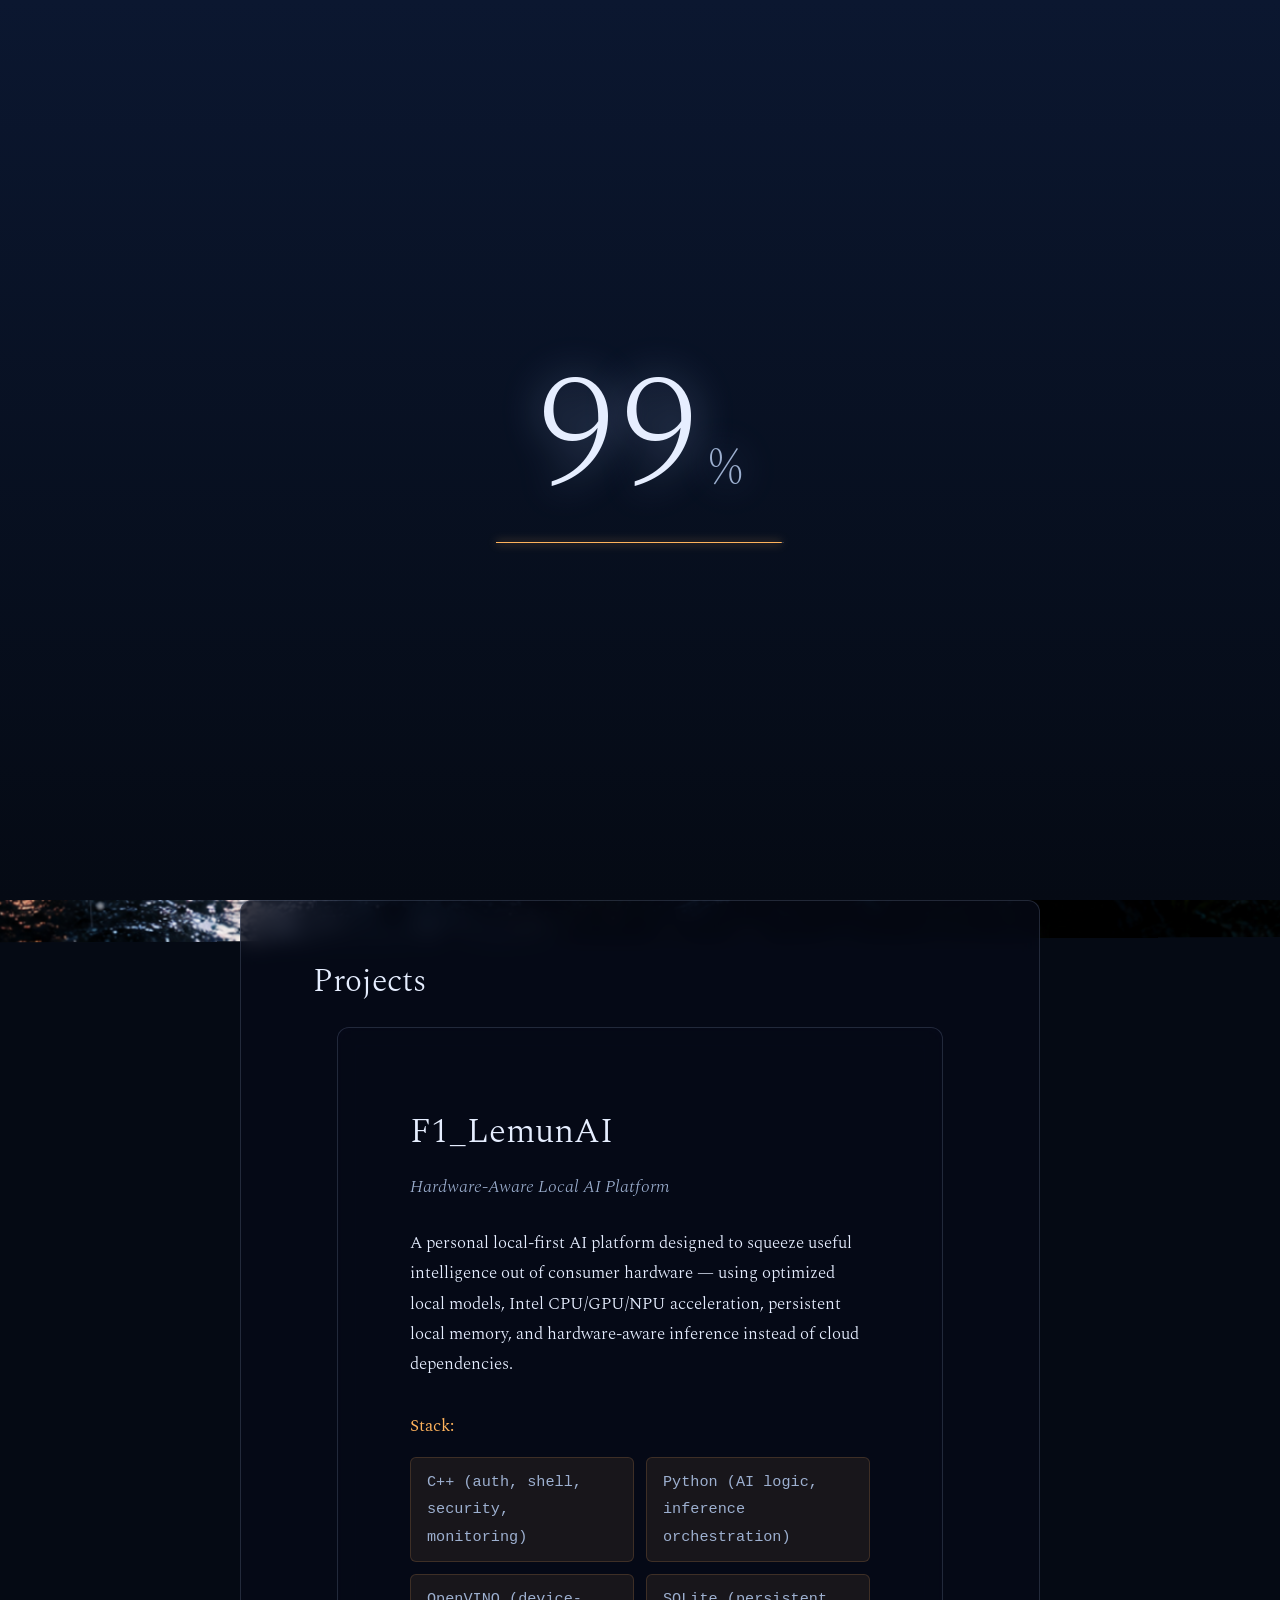
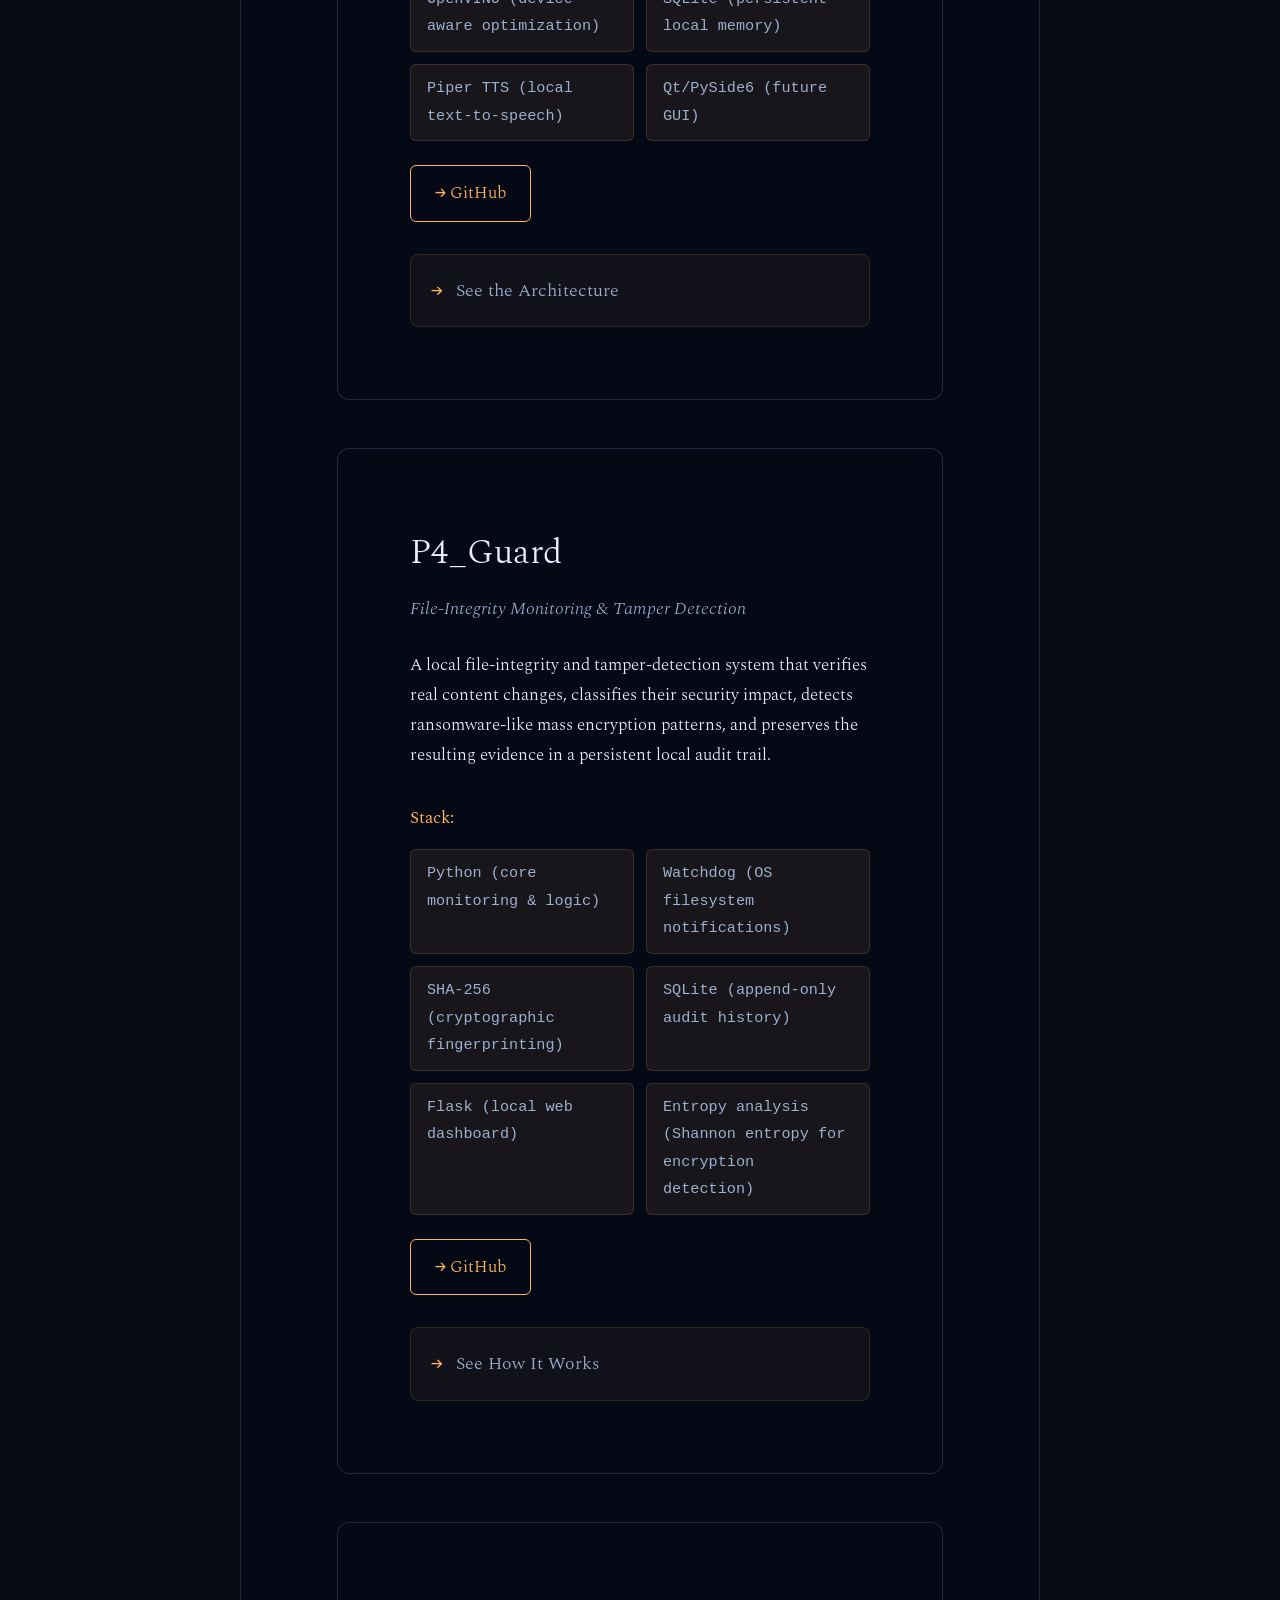
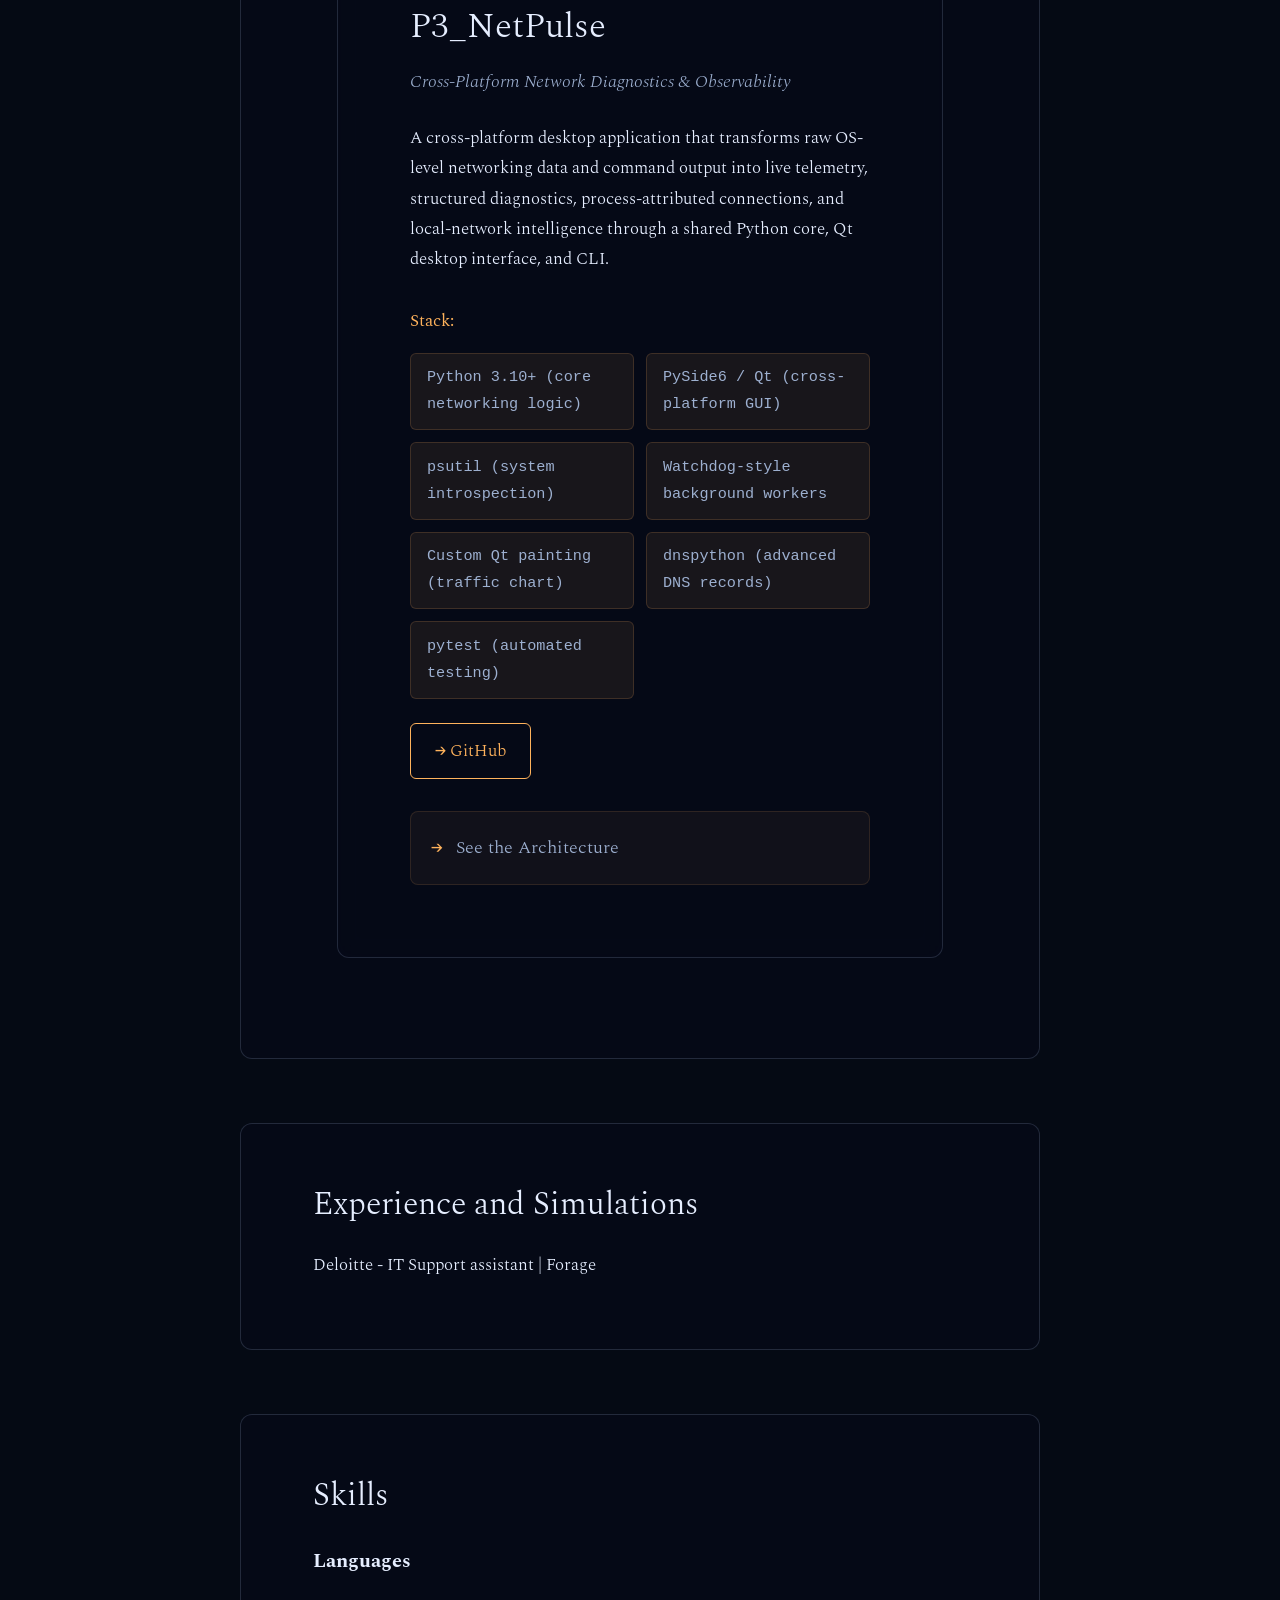
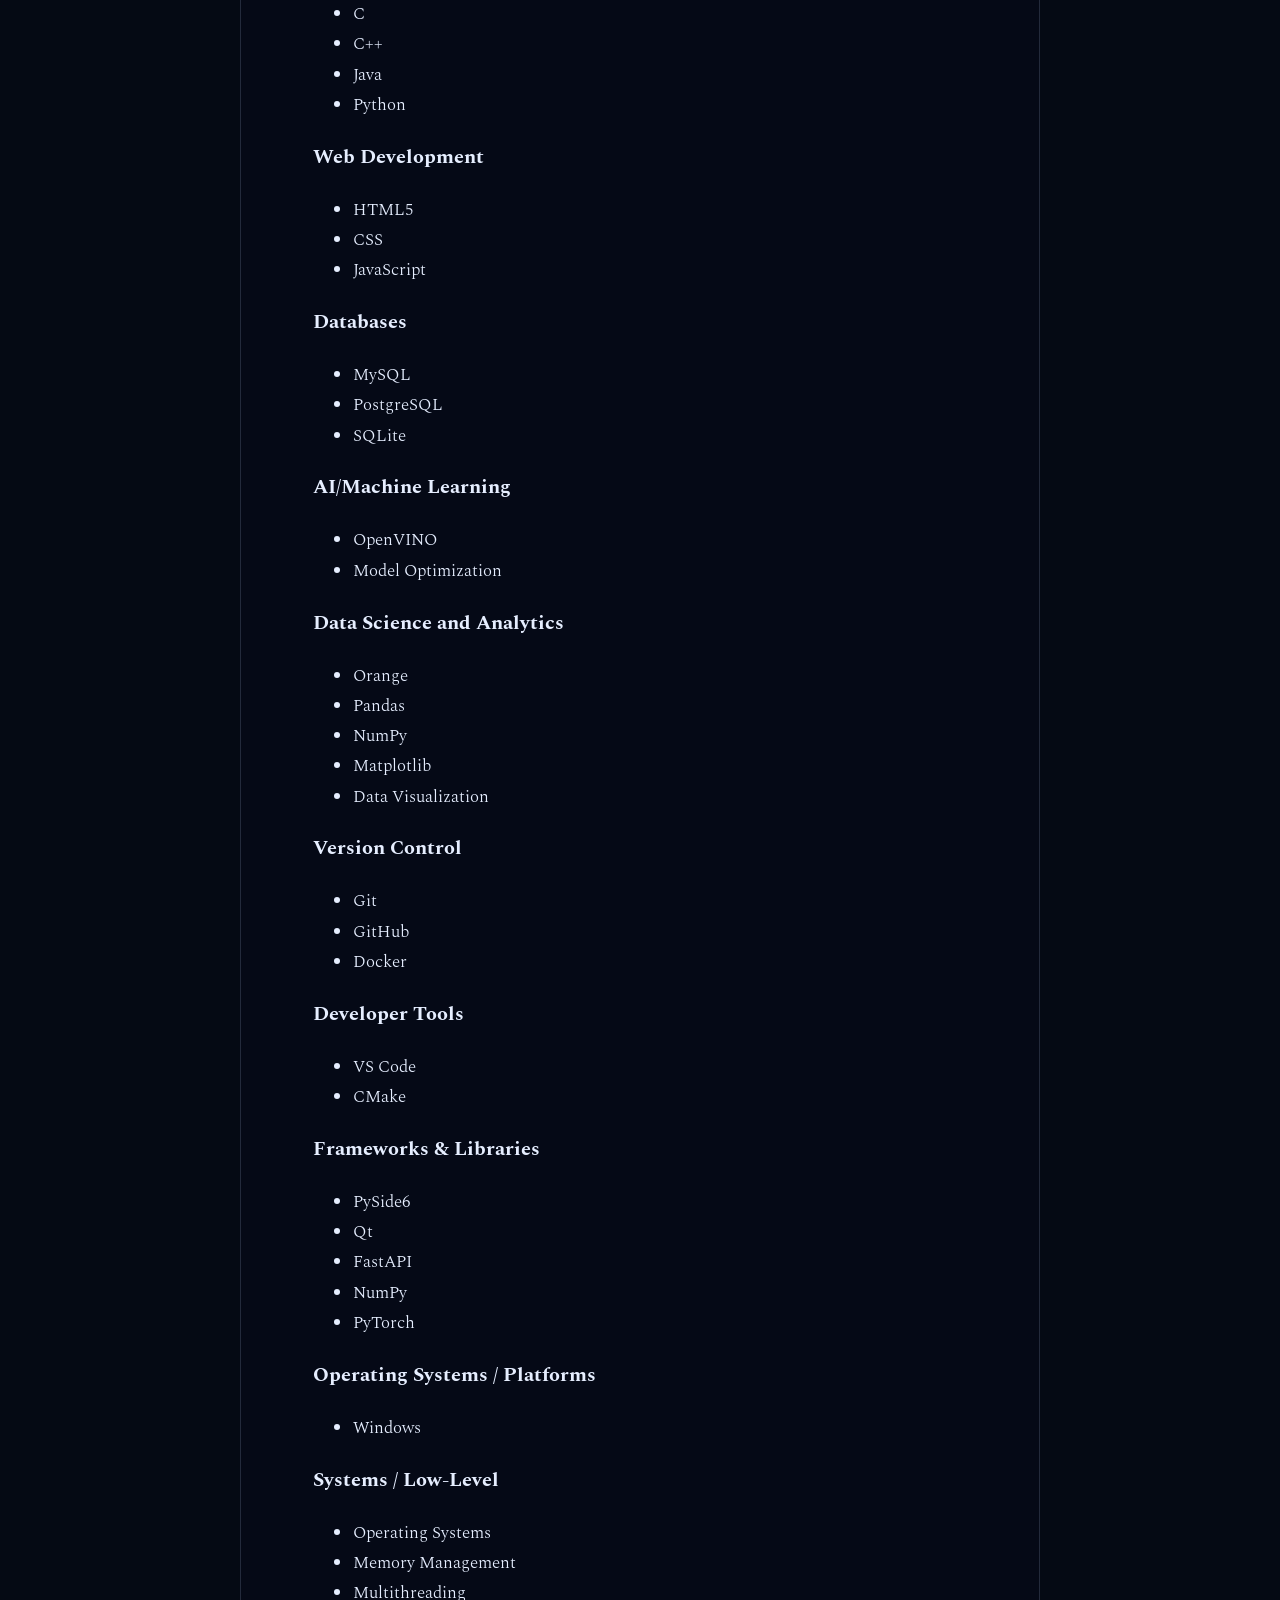
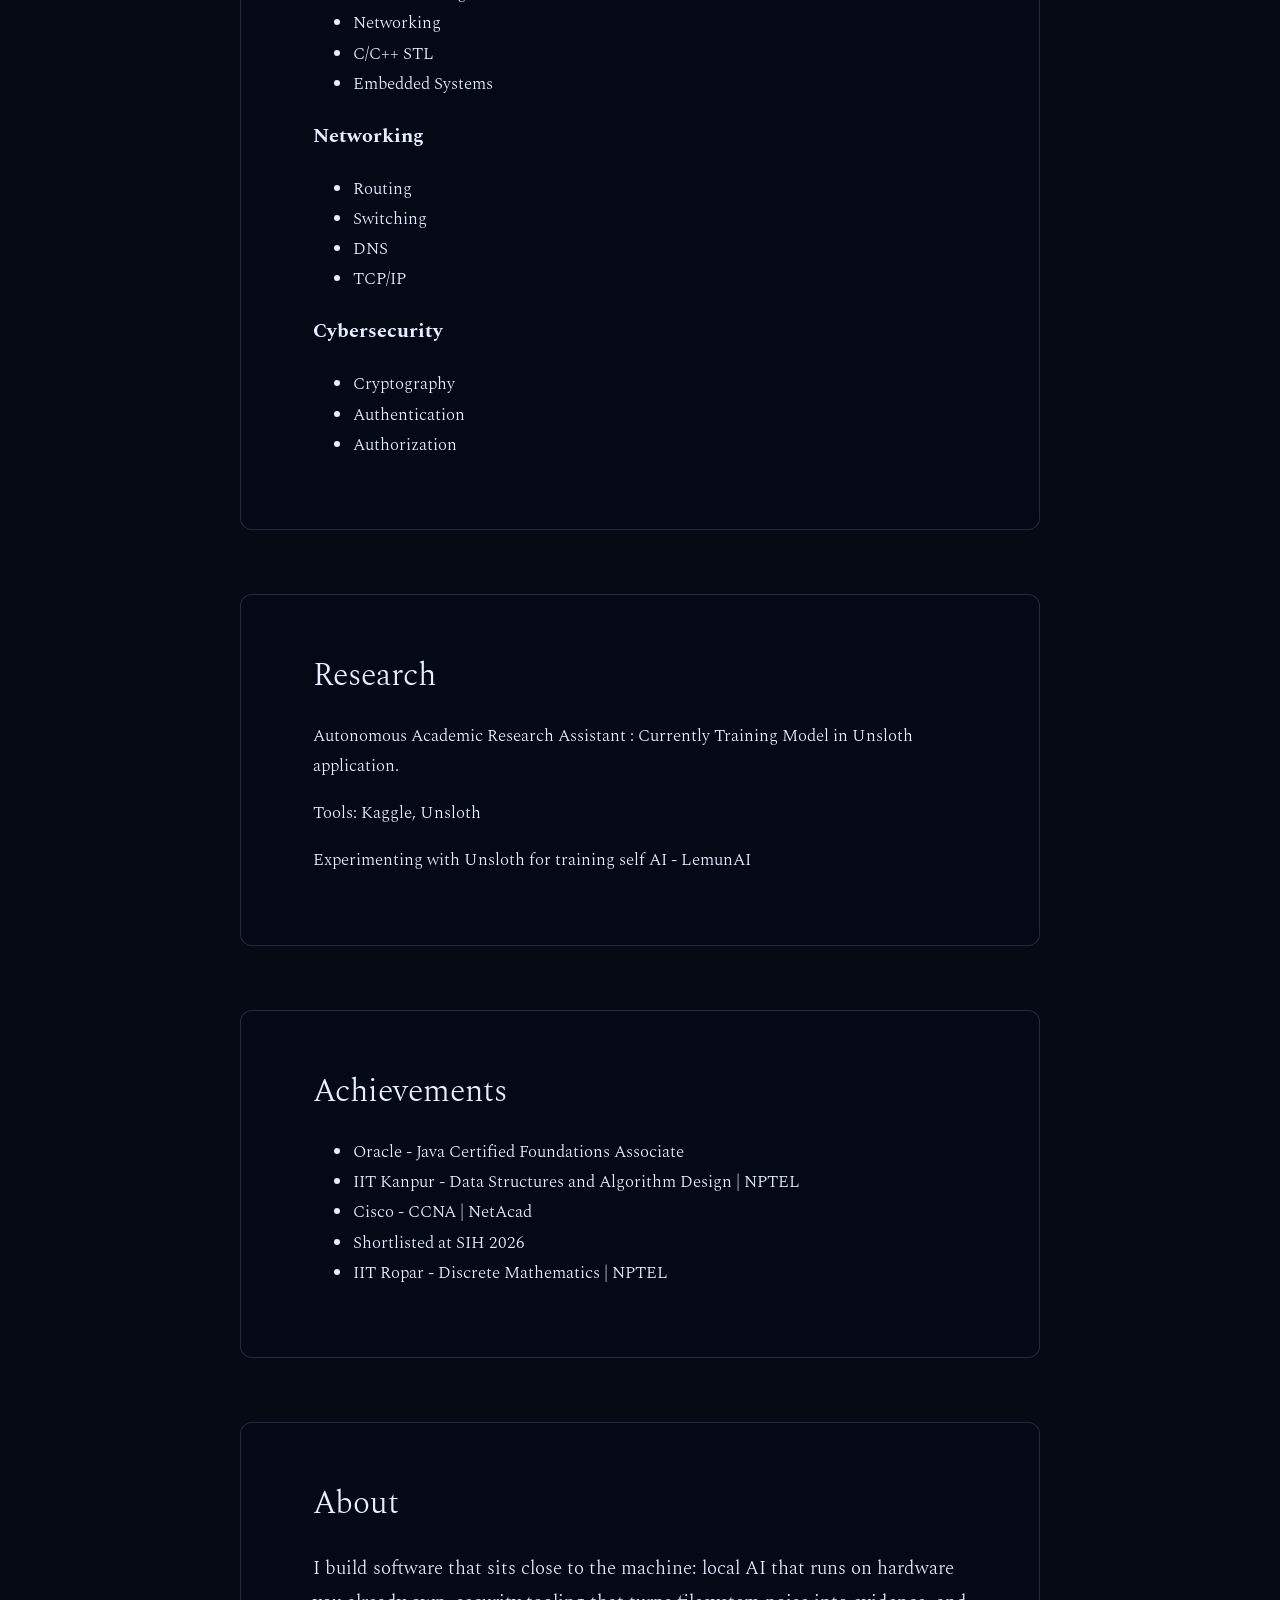
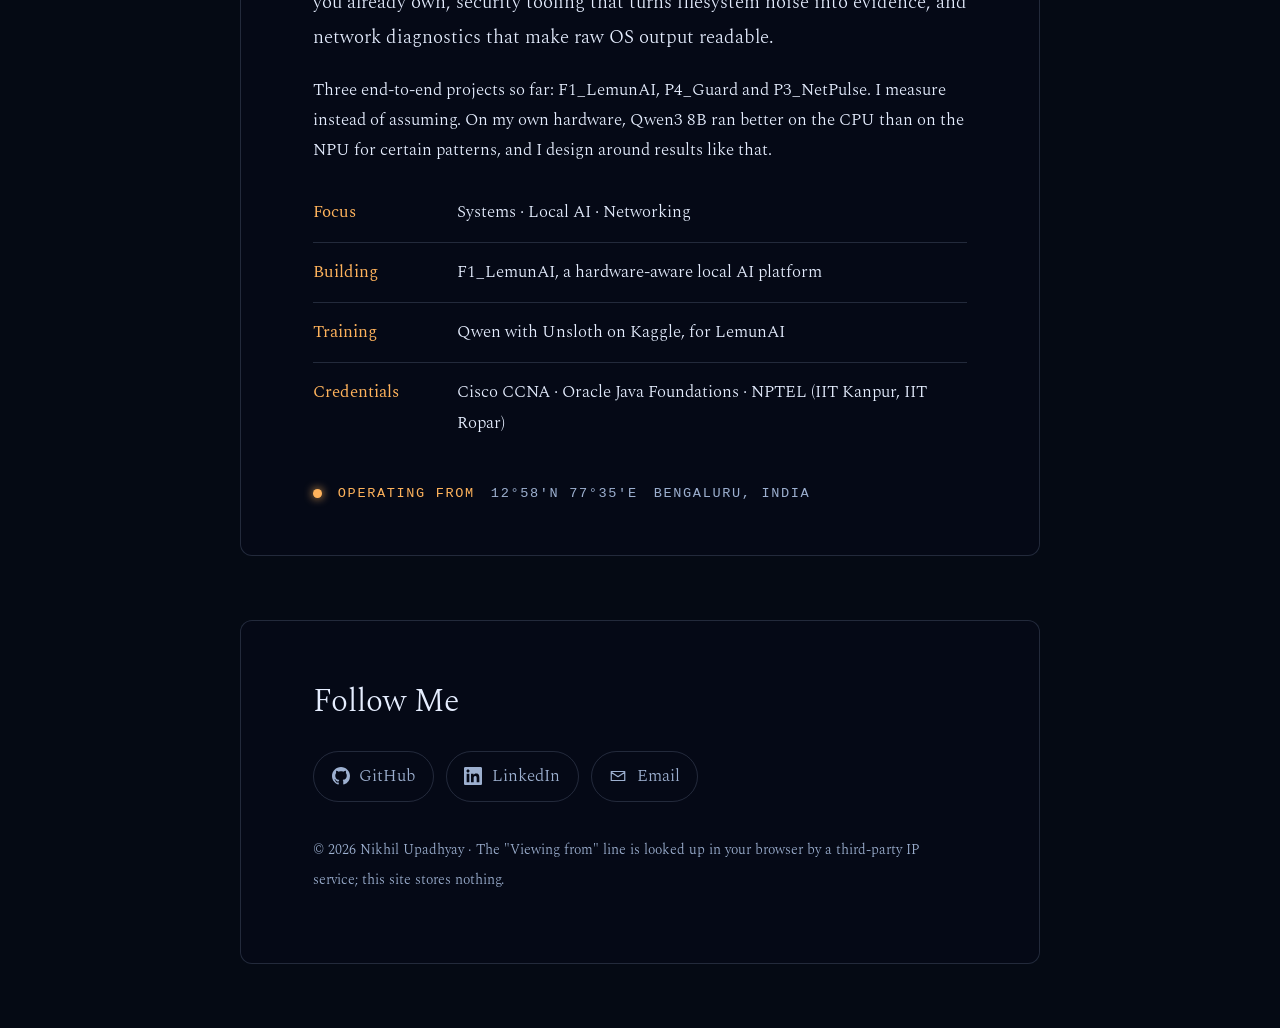
==== Local/index.html @ 8bd17898 "Update About with real time location" ====
<!DOCTYPE html>
<!-- <html lang="en"> -->
<html lang="en" class="is-loading">

<head>
    <meta charset="UTF-8">
    <meta name="viewport" content="width=device-width, initial-scale=1.0">
    <meta name="description" content="Portfolio of Nikhil Upadhyay | Local">
    <meta name="theme-color" content="#050a14">
    <title>Nikhil Upadhyay | Portfolio Local</title>
    <link rel="preconnect" href="https://fonts.googleapis.com">
    <link rel="preconnect" href="https://fonts.gstatic.com" crossorigin>
    <link href="https://fonts.googleapis.com/css2?family=Spectral:ital,wght@0,200;0,300;0,400;1,300&display=swap"
        rel="stylesheet">
    <link rel="stylesheet" href="index.css">
    <script src="index.js" defer></script>
</head>

<body>
    <!-- LOADING SCREEN -->
    <div id="loader" role="status" aria-label="Loading">
        <div id="loader-count" aria-hidden="true">
            <span id="loader-num">0</span><small>%</small>
        </div>
        <div id="loader-track">
            <span id="loader-line"></span>
        </div>
    </div>
    <!-- LOADING SCREEN ENDS -->
    <!-- Live wallpaper: #wall paints the animated scene itself, #fx layers rain + fireworks on top -->
    <div class="scene" aria-hidden="true">
        <canvas id="wall"></canvas>
        <canvas id="fx"></canvas>
    </div>

    <header>
        <nav aria-label="Main">
            <a href="#home">Home</a>
            <a href="#projects">Projects</a>
            <a href="#experience">Experience</a>
            <a href="#skills">Skills</a>
            <a href="#research">Research</a>
            <a href="#achievements">Achievements</a>
            <a href="#about">About</a>
            <a href="#contact">Contact</a>
        </nav>
    </header>

    <main>
        <section id="home">
            <h1>Nikhil Upadhyay</h1>
            <p>Systems × AI × Networking</p>
            <!-- <p id="tagline">one-by-one</p> -->
            <!-- <p class="hint">Move your cursor to bend the rain. Click to launch a firework.</p> -->
        </section>

        <section id="projects">
            <h2>Projects</h2>
            <!-- Note that you need to keep only the most impactful stuff - get the project content - detailed content from chatgpt - send to claude to get the most impactful content -->
            <!-- So basically get content from gpt - send to claude and ask it to make it most impactufl -->

            <article class="project-card">
                <div class="project-header">
                    <h3>F1_LemunAI</h3>
                    <p class="project-tagline">Hardware-Aware Local AI Platform</p>
                </div>

                <p class="project-summary">
                    A personal local-first AI platform designed to squeeze useful intelligence out of consumer hardware
                    — using optimized local models, Intel CPU/GPU/NPU acceleration, persistent local memory, and
                    hardware-aware inference instead of cloud dependencies.
                </p>

                <div class="project-meta">
                    <div class="tech-stack">
                        <strong>Stack:</strong>
                        <ul>
                            <li>C++ (auth, shell, security, monitoring)</li>
                            <li>Python (AI logic, inference orchestration)</li>
                            <li>OpenVINO (device-aware optimization)</li>
                            <li>SQLite (persistent local memory)</li>
                            <li>Piper TTS (local text-to-speech)</li>
                            <li>Qt/PySide6 (future GUI)</li>
                        </ul>
                    </div>

                    <div class="project-links">
                        <a href="https://github.com/yourname/lemunaiv" class="btn-link" target="_blank">
                            → GitHub
                        </a>
                    </div>
                </div>

                <details class="project-details">
                    <summary>See the Architecture</summary>
                    <div class="details-content">
                        <h4>Design Philosophy</h4>
                        <p><strong>Core principle:</strong> "Burn hardware, not datacenters."</p>
                        <p>Instead of sending every prompt to a remote server, LemunAI explores what modern consumer
                            hardware can achieve locally by intelligently orchestrating CPU, integrated GPU, and NPU
                            resources — particularly on Intel Core Ultra systems.</p>

                        <h4>What Makes It Different</h4>
                        <ul>
                            <li><strong>Hardware-first architecture:</strong> Not just "running an LLM locally," but
                                redesigning the entire AI stack around local compute constraints</li>
                            <li><strong>Heterogeneous acceleration:</strong> Intelligently selects execution paths
                                (CPU/GPU/NPU) based on model characteristics and workload patterns</li>
                            <li><strong>Model residency exploration:</strong> Investigates dynamic paging and
                                storage-backed inference to make larger models practical on constrained consumer
                                machines</li>
                            <li><strong>Privacy by design:</strong> All inference, memory, and state remain on the
                                user's machine</li>
                            <li><strong>No token billing:</strong> Consumes only the computational resources you already
                                own</li>
                        </ul>

                        <h4>Current Work</h4>
                        <ul>
                            <li>OpenVINO-based local inference optimization experiments</li>
                            <li>Intel CPU/GPU/NPU device detection and path selection</li>
                            <li>Qwen-family model evaluation across execution targets</li>
                            <li>C++ authentication and application-level safety mechanisms</li>
                            <li>SQLite-backed persistent local memory architecture</li>
                            <li>System resource monitoring for AI workload visibility</li>
                        </ul>

                        <h4>Hardware Testing</h4>
                        <p>Not theoretical — actual experiments on consumer hardware:</p>
                        <ul>
                            <li>Qwen2.5-Coder 3B (GPU): 7–10 second initialization</li>
                            <li>Qwen3 8B: CPU outperformed NPU on certain patterns (proving accelerators aren't always
                                optimal)</li>
                            <li>Identified real NPU compatibility limitations (VPUX unsupported conversions)</li>
                        </ul>

                        <h4>Long-Term Vision</h4>
                        <p>A genuinely capable personal AI platform that:</p>
                        <ul>
                            <li>Dynamically selects models for different workloads</li>
                            <li>Manages memory intelligently across RAM and SSD storage</li>
                            <li>Maintains persistent context locally across sessions</li>
                            <li>Provides voice interaction via local TTS</li>
                            <li>Executes safe local tasks with appropriate safeguards</li>
                            <li>Operates fully offline once models are installed</li>
                        </ul>
                    </div>
                </details>
            </article>


            <article class="project-card">
                <div class="project-header">
                    <h3>P4_Guard</h3>
                    <p class="project-tagline">File-Integrity Monitoring & Tamper Detection</p>
                </div>

                <p class="project-summary">
                    A local file-integrity and tamper-detection system that verifies real content changes, classifies
                    their security impact, detects ransomware-like mass encryption patterns, and preserves the resulting
                    evidence in a persistent local audit trail.
                </p>

                <div class="project-meta">
                    <div class="tech-stack">
                        <strong>Stack:</strong>
                        <ul>
                            <li>Python (core monitoring & logic)</li>
                            <li>Watchdog (OS filesystem notifications)</li>
                            <li>SHA-256 (cryptographic fingerprinting)</li>
                            <li>SQLite (append-only audit history)</li>
                            <li>Flask (local web dashboard)</li>
                            <li>Entropy analysis (Shannon entropy for encryption detection)</li>
                        </ul>
                    </div>

                    <div class="project-links">
                        <a href="https://github.com/yourname/p4guard" class="btn-link" target="_blank">
                            → GitHub
                        </a>
                    </div>
                </div>

                <details class="project-details">
                    <summary>See How It Works</summary>
                    <div class="details-content">
                        <h4>The Core Problem</h4>
                        <p>A filesystem generates enormous noise — a single editor save triggers multiple OS
                            notifications (write → temp file → rename → timestamp update). Simply logging every
                            "modified" event buries important security signals inside routine filesystem activity.</p>
                        <p><strong>Guard's solution:</strong> Treat OS notifications as hints, not facts. Debounce the
                            noise, verify actual changes, and only record what matters.</p>

                        <h4>The Philosophy</h4>
                        <p><strong>Event → Verification → Interpretation → Correlation → Evidence</strong></p>
                        <p>Instead of: "something happened at this path" → Guard answers: "something happened, here's
                            what actually changed, how serious it is, and whether it's part of a larger pattern."</p>

                        <h4>File Fingerprinting</h4>
                        <ul>
                            <li><strong>SHA-256 hash:</strong> Content-level identity verification</li>
                            <li><strong>Permission mode:</strong> Detects files becoming executable</li>
                            <li><strong>Size & timestamp:</strong> Quantifies magnitude of change</li>
                            <li><strong>Entropy analysis:</strong> Detects readable content becoming random (encryption
                                signature)</li>
                        </ul>
                        <p>Default hash limit: 256 MB (avoids performance overhead on large files)</p>

                        <h4>Severity Classification</h4>
                        <ul>
                            <li><strong>CRITICAL:</strong> Sensitive paths (.ssh, .env, credentials), unexpected
                                executable permissions, entropy spikes (0 → 7.2+ bits/byte)</li>
                            <li><strong>WARNING:</strong> Executable modification, file deletion, major truncation,
                                permission changes</li>
                            <li><strong>NOTICE:</strong> Config changes, file creation, renames</li>
                            <li><strong>INFO:</strong> Routine content changes</li>
                        </ul>

                        <h4>Ransomware Burst Detection</h4>
                        <p>The most sophisticated layer: one file becoming unreadable is unremarkable; hundreds becoming
                            unreadable in seconds resembles ransomware behavior.</p>
                        <ul>
                            <li>Maintains short-term history of entropy spikes</li>
                            <li>Triggers on <strong>20+ distinct files</strong> in <strong>30-second window</strong>
                                with high-entropy transformation</li>
                            <li>60-second cooldown prevents duplicate alerts</li>
                            <li>Automatically excludes expected formats (ZIP, PNG, MP4, PDF, etc.)</li>
                        </ul>

                        <h4>Event Architecture</h4>
                        <ul>
                            <li><strong>Event collection:</strong> Watchdog catches OS notifications (non-blocking
                                queue)</li>
                            <li><strong>Event processing:</strong> Separate loop applies quiet period (0.4s),
                                fingerprints, analyzes</li>
                            <li><strong>Event storage:</strong> Append-only SQLite audit history + mutable fingerprint
                                state</li>
                            <li><strong>Event presentation:</strong> Decoupled terminal CLI and live web dashboard</li>
                        </ul>
                        <p>This separation prevents filesystem bursts from overwhelming the watcher and allows multiple
                            frontends to consume the same verified events.</p>

                        <h4>Operational Modes</h4>
                        <ul>
                            <li><strong>watch:</strong> Live monitoring with optional dashboard launch</li>
                            <li><strong>baseline:</strong> Record current filesystem as known-good state</li>
                            <li><strong>audit:</strong> Compare current state against baseline (CI/automation suitable)
                            </li>
                            <li><strong>history:</strong> Display recorded events with severity/path filtering</li>
                            <li><strong>stats:</strong> Summary of monitoring activity and busiest paths</li>
                        </ul>

                        <h4>Offline Integrity Auditing</h4>
                        <p>Live monitoring only catches changes while Guard is running. Guard also supports baseline +
                            audit workflows:</p>
                        <ul>
                            <li>Baseline: Fingerprints entire directory tree as known-good</li>
                            <li>Audit: Walks current filesystem, compares against baseline, identifies
                                new/changed/removed files</li>
                            <li>Non-zero exit on differences (useful for automation)</li>
                        </ul>
                        <p>This provides two complementary protection modes: <strong>live detection</strong> and
                            <strong>offline discovery</strong>.</p>

                        <h4>Local Web Dashboard</h4>
                        <ul>
                            <li>Built-in Flask HTTP server (no external backend)</li>
                            <li>Real-time event streaming with cursor-based pagination</li>
                            <li>Summary: file count, event count, severity breakdown, busiest paths</li>
                            <li>Works entirely locally (no cloud dependency)</li>
                        </ul>

                        <h4>Engineering Concepts Demonstrated</h4>
                        <ul>
                            <li>Filesystem event monitoring (OS integration)</li>
                            <li>Event debouncing (collapsing noise into signals)</li>
                            <li>Cryptographic verification (SHA-256 fingerprinting)</li>
                            <li>Information theory (Shannon entropy for pattern detection)</li>
                            <li>Temporal pattern detection (ransomware-style burst analysis)</li>
                            <li>Concurrent data layer (SQLite WAL mode, reentrant locking)</li>
                            <li>Local networking (HTTP API, live dashboard)</li>
                            <li>CLI design (multiple operational workflows)</li>
                        </ul>
                    </div>
                </details>
            </article>


            <article class="project-card">
                <div class="project-header">
                    <h3>P3_NetPulse</h3>
                    <p class="project-tagline">Cross-Platform Network Diagnostics & Observability</p>
                </div>

                <p class="project-summary">
                    A cross-platform desktop application that transforms raw OS-level networking data and command output
                    into live telemetry, structured diagnostics, process-attributed connections, and local-network
                    intelligence through a shared Python core, Qt desktop interface, and CLI.
                </p>

                <div class="project-meta">
                    <div class="tech-stack">
                        <strong>Stack:</strong>
                        <ul>
                            <li>Python 3.10+ (core networking logic)</li>
                            <li>PySide6 / Qt (cross-platform GUI)</li>
                            <li>psutil (system introspection)</li>
                            <li>Watchdog-style background workers</li>
                            <li>Custom Qt painting (traffic chart)</li>
                            <li>dnspython (advanced DNS records)</li>
                            <li>pytest (automated testing)</li>
                        </ul>
                    </div>

                    <div class="project-links">
                        <a href="https://github.com/yourname/p3netpulse" class="btn-link" target="_blank">
                            → GitHub
                        </a>
                    </div>
                </div>

                <details class="project-details">
                    <summary>See the Architecture</summary>
                    <div class="details-content">
                        <h4>The Core Insight</h4>
                        <p>Traditional network troubleshooting means switching between multiple platform-specific
                            commands (ping, netstat, traceroute, arp, route...), each with different output formats and
                            designed for terminal interpretation.</p>
                        <p><strong>NetPulse's approach:</strong> Normalize command output across platforms into
                            structured data, then present that data intelligently through live visualization instead of
                            raw terminal output.</p>
                        <p><strong>The transformation:</strong> OS signal → cross-platform parser → structured object →
                            live visualization / CLI output</p>

                        <h4>Live Bandwidth Monitoring</h4>
                        <ul>
                            <li><strong>Source:</strong> Direct OS network counters (psutil), not scraping another app's
                                UI</li>
                            <li><strong>Calculation:</strong> Finite difference: (current counter − previous counter) /
                                elapsed time</li>
                            <li><strong>Visualization:</strong> Custom Qt painting (not external graphing library) with:
                                <ul>
                                    <li>Two-minute scrolling chart</li>
                                    <li>Download + upload rate overlay</li>
                                    <li>Smart scaling that eases toward peak to avoid violent jumps</li>
                                    <li>Cursor hover readouts for precise inspection</li>
                                    <li>Per-adapter or combined throughput</li>
                                </ul>
                            </li>
                            <li><strong>Robustness:</strong> Detects counter resets (interface disabled/driver reload)
                                and treats negative deltas as zero instead of manufacturing false traffic spikes</li>
                        </ul>

                        <h4>Process-Attributed Socket Inspection</h4>
                        <p>Instead of generic netstat output showing "TCP connection established," NetPulse answers:
                            "Which program owns this socket, what state is it in, and who is it talking to?"</p>
                        <ul>
                            <li>Join socket table with process table</li>
                            <li>Classify endpoints as external vs. local/private</li>
                            <li>Optional reverse DNS for remote hostnames</li>
                            <li>Multi-field filtering (process, PID, protocol, endpoint, state)</li>
                            <li>Preserve partial info when elevation insufficient (honest partial data > silent gaps)
                            </li>
                            <li>CSV export of connection snapshot</li>
                        </ul>

                        <h4>Structured Network Diagnostics</h4>
                        <p>Four integrated diagnostic tools all built on the same core:</p>

                        <h5>Ping Analysis</h5>
                        <ul>
                            <li>Parse platform-specific output into structured Reply objects</li>
                            <li>Support localized output (time, tiempo, tempo, zeit, temps...)</li>
                            <li>Calculate: min/avg/max latency, packet loss, jitter, connection quality</li>
                            <li>Quality states: Excellent → Poor → Unreachable</li>
                            <li>Jitter = mean absolute difference between consecutive latency measurements</li>
                            <li>Continuous or finite ping modes</li>
                        </ul>

                        <h5>Traceroute Analysis</h5>
                        <ul>
                            <li>Normalize Windows tracert and Unix traceroute output formats</li>
                            <li>Extract: hop number, latency values, IP address independently (not positional)</li>
                            <li>Classify hops as local network vs. internet</li>
                            <li>Resolve hostnames separately (non-blocking) from hop discovery</li>
                            <li>Preserve timed-out hops instead of discarding them</li>
                        </ul>

                        <h5>DNS Inspection</h5>
                        <ul>
                            <li>Support: A, AAAA, CNAME, MX, NS, TXT, SOA, PTR records</li>
                            <li>Display TTL for each record</li>
                            <li>Graceful degradation: dnspython optional, falls back to stdlib resolver</li>
                            <li>UI shows which resolver configuration is active</li>
                        </ul>

                        <h5>TCP Port Scanning</h5>
                        <ul>
                            <li>Flexible port specification: individual (22,80,443), ranges (8000-8100), mixed</li>
                            <li>Normalize ordering, duplicates, whitespace; reject invalid ports</li>
                            <li>Concurrent thread-pool scanning (I/O bound workload)</li>
                            <li>Progressive results: open ports appear as discovered</li>
                            <li>Service identification: built-in common services + OS service database fallback</li>
                            <li>Optional banner grabbing to reveal service info</li>
                            <li>Full cancellation support</li>
                        </ul>

                        <h4>Local Network Discovery</h4>
                        <ul>
                            <li>Auto-detect relevant subnet from primary network interface</li>
                            <li>Concurrent probe strategy: IP scan → ARP cache read → device table</li>
                            <li>Offline OUI vendor lookup (bundled IEEE MAC prefixes, no external calls)</li>
                            <li>Detect randomized MACs (Wi-Fi privacy) instead of calling them "Unknown"</li>
                            <li>Conservative device classification: Roku→Streaming, Synology→Storage, etc.</li>
                            <li>Identify: local machine, router, vendor, device role, response latency</li>
                            <li>Subnet-size limits prevent accidental scanning of huge networks</li>
                        </ul>

                        <h4>Cross-Platform Engineering</h4>
                        <p>The core challenge: Windows, macOS, and Linux do not behave identically. NetPulse works
                            around this with:</p>
                        <ul>
                            <li><strong>Command output parsing:</strong> Look for numeric patterns rather than fixed
                                English positions; support localized text variations</li>
                            <li><strong>Subprocess handling:</strong> Windows suppresses console windows
                                (CREATE_NO_WINDOW), Unix uses process groups for clean termination</li>
                            <li><strong>Character encoding:</strong> Forgiving decode for unexpected/localized output
                            </li>
                            <li><strong>Process interface detection:</strong> Use UDP socket routing to determine which
                                adapter carries internet traffic</li>
                            <li><strong>Test coverage:</strong> Captured real output from Windows, Linux, macOS, and
                                Spanish-locale environments</li>
                        </ul>

                        <h4>Responsive UI Through Background Workers</h4>
                        <p>Long operations never block the main thread. All diagnostics run in background QThread
                            workers:</p>
                        <ul>
                            <li>Results stream progressively (hop-by-hop, port-by-port, device-by-device)</li>
                            <li>UI remains responsive throughout</li>
                            <li>Full cancellation support (subprocess terminated cleanly)</li>
                            <li>Partial results visible while operation continues</li>
                        </ul>

                        <h4>Unified Core Architecture</h4>
                        <p>All networking logic lives in a platform-independent core that does <strong>not</strong>
                            import Qt:</p>
                        <ul>
                            <li><strong>core/</strong> → networking + parsing + statistics (testable in isolation)</li>
                            <li><strong>ui/</strong> → Qt presentation layer</li>
                            <li><strong>cli.py</strong> → terminal interface using same core</li>
                        </ul>
                        <p>This allows the same diagnostics to power desktop GUI, CLI, and automated tests without
                            duplicating logic.</p>

                        <h4>CLI Access</h4>
                        <p>The same core is accessible from command line:</p>
                        <ul>
                            <li>Interactive menu mode or direct commands</li>
                            <li>Works over SSH without requiring X11/Wayland</li>
                            <li>Examples: <code>netpulse --cli ping google.com -c 10</code></li>
                            <li>Useful for remote troubleshooting or automation</li>
                        </ul>

                        <h4>Data Export</h4>
                        <ul>
                            <li>CSV export: traffic samples, connections, traceroute hops, devices</li>
                            <li>JSON export for programmatic consumption</li>
                            <li>Centralized formatting utilities ensure consistency across export</li>
                        </ul>

                        <h4>Testing & Quality Assurance</h4>
                        <ul>
                            <li><strong>70+ tests</strong> covering: parsers, statistics, subnet calculations, MAC
                                handling, device classification, jitter/packet-loss math</li>
                            <li><strong>Real bug caught:</strong> Subnet parser originally tried to expand /8 networks
                                before checking size; test suite revealed this caused 17-second delay. Fixed to 0.09
                                seconds by checking <code>network.num_addresses</code> first.</li>
                            <li><strong>Cross-platform CI:</strong> Windows, macOS, Linux across Python 3.10–3.12</li>
                            <li><strong>No external dependencies for tests:</strong> No network access required, no
                                graphical display needed</li>
                        </ul>

                        <h4>Important Design Decisions</h4>
                        <ul>
                            <li><strong>Sample OS counters, don't scrape UI:</strong> Traffic comes directly from
                                kernel, not Task Manager</li>
                            <li><strong>Treat command output as data:</strong> Parse into objects, not text dumps</li>
                            <li><strong>Graceful degradation:</strong> Optional dependencies like dnspython disappear
                                cleanly if unavailable</li>
                            <li><strong>Conservative inference:</strong> Admit uncertainty rather than guess wrong
                                device classification</li>
                            <li><strong>Bounded resources:</strong> Rolling histories and size limits prevent memory
                                runaway</li>
                            <li><strong>Progressive results:</strong> Don't wait for everything; render as data arrives
                            </li>
                            <li><strong>Counter reset resilience:</strong> Detect negative deltas from driver reloads,
                                treat as zero</li>
                        </ul>

                        <h4>UI Structure</h4>
                        <ul>
                            <li><strong>Traffic:</strong> Live chart, adapter selector, rate readouts, peak/average,
                                session totals</li>
                            <li><strong>Connections:</strong> Process + PID + protocol + endpoints + state, with
                                filtering and export</li>
                            <li><strong>Diagnostics:</strong> Unified interface for Ping / Traceroute / DNS / Port Scan
                            </li>
                            <li><strong>Devices:</strong> Discovered hosts with vendor, role, latency, MAC address</li>
                        </ul>

                        <h4>Engineering Concepts Demonstrated</h4>
                        <ul>
                            <li>Cross-platform networking abstractions</li>
                            <li>Parsing semi-structured command output</li>
                            <li>Concurrent I/O-bound operations</li>
                            <li>Real-time data visualization</li>
                            <li>Systems integration (multiple OS APIs)</li>
                            <li>Architecture separation (core/ui/cli)</li>
                            <li>Subprocess management and lifecycle</li>
                            <li>SQLite / data persistence patterns</li>
                            <li>Event streaming and backpressure</li>
                            <li>Automated testing of platform-dependent code</li>
                        </ul>
                    </div>
                </details>
            </article>

            <!-- i dont know what all features are available in html though.. -->
            <!-- need stuff like tech stack should show.. a link to github should show... and then show more and the information about the project should expand - like show more or some stuff -->
            <!-- also the more details when u click should be smooth - like since the website itself is smooth scrolling and all i dont need static buttons.. i know we can implement using css but which one is smoother ? css or javascript smoothness? -->
        </section>

        <!-- ORIGINAL CODEBASE -->
        <!-- <section id="projects">
            <h2>Projects</h2>
            <!-- Note that you need to keep only the most impactful stuff - get the project content - detailed content from chatgpt - send to claude to get the most impactful content -->
        <!-- So basically get content from gpt - send to claude and ask it to make it most impactufl -->
        <!-- <h3>F1_LemunAI</h3> -->
        <!-- <div></div> -->
        <!-- <summary></summary> -->
        <!-- i dont know what all features are available in html though.. -->
        <!-- need stuff like tech stack should show.. a link to github should show... and then show more and the information about the project should expand - like show more or some stuff -->
        <!-- also the more details when u click should be smooth - like since the website itself is smooth scrolling and all i dont need static buttons.. i know we can implement using css but which one is smoother ? css or javascript smoothness? -->
        <!-- <ul class="projects-category"> -->
        <!-- <li>Tech Stack: C++, Python, OpenVINO, Qt</li> -->
        <!-- <li><button>Github</button> <summary></summary>   </li> -->
        <!-- <li>A Local Chatbot capable of generating text,code,img,music. my flagship project - make my own local assitant to automate the tasks.Implented C++ SHA256 security and Python OpenVINO.<button>Details</button></p></li> -->
        <!-- </ul> -->
        <!-- <p>P4_Guard : An Active Directory Monitoring Tool. Project helps me track down the changes in the directory so im aware what actually is going wrong and fix it later and review.<button>Details</button><button>Github</button></p> -->
        <!-- <p>P3_NetPulse : An Active Networking Monitoring Tool. Project designed to help me analysing which application is taking how much bandwidth - this provides a view to see how the netwrok bandwidth is distributed among the various applications.<button>Details</button><button>Github</button></p> -->
        <!-- <p>P5_Layoffs : Data Analysis on people for particular sectors of job. Project based on analyzing data - used orange application, scatter plot to visualisa the data.<button>Details</button><button>Github</button></p> -->
        <!-- <p>P2_Echo : An API Based Chatbot - for test purposes. This specific project helps me understand the uses of the API key and how it is linked to the files and how files are retrieveed and all.<button>Details</button><button>Github</button></p> -->
        <!-- <p>P1_Notepad : A simple and efficient Notepad for the use case of taking notes when necessary. First time working with GUI and Interfaces - this project gets me familiar on how to make GUI on real world system applications.<button>Details</button><button>Github</button></p> -->
        <!-- </section> -->

        <section id="experience">
            <h2>Experience and Simulations</h2>
            <p>Deloitte - IT Support assistant | Forage</p>
        </section>

        <section id="skills">
            <h2>Skills</h2>
            <h3>Languages</h3>
            <ul class="skills-category">
                <li>C</li>
                <li>C++</li>
                <li>Java</li>
                <li>Python</li>
            </ul>
            <h3>Web Development</h3>
            <ul class="skills-category">
                <li>HTML5</li>
                <li>CSS</li>
                <li>JavaScript</li>
            </ul>
            <h3>Databases</h3>
            <ul class="skills-category">
                <li>MySQL</li>
                <li>PostgreSQL</li>
                <li>SQLite</li>
            </ul>
            <h3>AI/Machine Learning</h3>
            <ul class="skills-category">
                <li>OpenVINO</li>
                <li>Model Optimization</li>
            </ul>
            <h3>Data Science and Analytics</h3>
            <ul class="skills-category">
                <li>Orange</li>
                <li>Pandas</li>
                <li>NumPy</li>
                <li>Matplotlib</li>
                <li>Data Visualization</li>
            </ul>
            <h3>Version Control</h3>
            <ul class="skills-category">
                <li>Git</li>
                <li>GitHub</li>
                <li>Docker</li>
            </ul>
            <h3>Developer Tools</h3>
            <ul class="skills-category">
                <li>VS Code</li>
                <li>CMake</li>
            </ul>
            <h3>Frameworks & Libraries</h3>
            <ul class="skills-category">
                <li>PySide6</li>
                <li>Qt</li>
                <li>FastAPI</li>
                <li>NumPy</li>
                <li>PyTorch</li>
            </ul>
            <h3>Operating Systems / Platforms</h3>
            <ul class="skills-category">
                <li>Windows</li>
            </ul>
            <h3>Systems / Low-Level</h3>
            <ul class="skills-category">
                <li>Operating Systems</li>
                <li>Memory Management</li>
                <li>Multithreading</li>
                <li>Networking</li>
                <li>C/C++ STL</li>
                <li>Embedded Systems</li>
            </ul>
            <h3>Networking</h3>
            <ul class="skills-category">
                <li>Routing</li>
                <li>Switching</li>
                <li>DNS</li>
                <li>TCP/IP</li>
            </ul>
            <h3>Cybersecurity</h3>
            <ul class="skills-category">
                <li>Cryptography</li>
                <li>Authentication</li>
                <li>Authorization</li>
            </ul>
        </section>

        <section id="research">
            <h2>Research</h2>
            <p>Autonomous Academic Research Assistant : Currently Training Model in Unsloth application.</p>
            <!-- idk if u add a para or text or whatveer fill this up with the most impactful stuff - im traning a qwen 2.5b 8gb model for my lemunai -->
            <p>Tools: Kaggle, Unsloth</p>
            <p>Experimenting with Unsloth for training self AI - LemunAI</p>
        </section>

        <section id="achievements">
            <h2>Achievements</h2>
            <ul>
                <li>Oracle - Java Certified Foundations Associate</li>
                <!-- earned in sem 5 beginning for this industrial certification -->
                <li>IIT Kanpur - Data Structures and Algorithm Design | NPTEL</li>
                <!-- earned this in sem 3 the first nptel course of mine -->
                <li>Cisco - CCNA | NetAcad</li>
                <!-- earned in sem 3 for nac subject -->
                <li>Shortlisted at SIH 2026</li>
                <li>IIT Ropar - Discrete Mathematics | NPTEL</li>
                <!-- earned in sem 5 for discrete mathematics -->
            </ul>
            <!-- can tell them to verify these by giving a link and redirecting them to linkedin page -->
        </section>

        <section id="about">
            <h2>About</h2>
            <!-- FIRST PASS - ABOUT: to add something new later, copy one <div> inside .about-facts (or one <p>), paste it right below and edit the copy. CSS already styles it, nothing else to touch. -->
            <p class="about-lead">I build software that sits close to the machine: local AI that runs on hardware you
                already own, security tooling that turns filesystem noise into evidence, and network diagnostics that
                make raw OS output readable.</p>
            <p>Three end-to-end projects so far: F1_LemunAI, P4_Guard and P3_NetPulse. I measure instead of assuming. On
                my own hardware, Qwen3 8B ran better on the CPU than on the NPU for certain patterns, and I design
                around results like that.</p>
            <dl class="about-facts">
                <div>
                    <dt>Focus</dt>
                    <dd>Systems · Local AI · Networking</dd>
                </div>
                <div>
                    <dt>Building</dt>
                    <dd>F1_LemunAI, a hardware-aware local AI platform</dd>
                </div>
                <div>
                    <dt>Training</dt>
                    <dd>Qwen with Unsloth on Kaggle, for LemunAI</dd>
                </div>
                <div>
                    <dt>Credentials</dt>
                    <dd>Cisco CCNA · Oracle Java Foundations · NPTEL (IIT Kanpur, IIT Ropar)</dd>
                </div>
                <!-- <div>
                    <dt>Open to</dt>
                    <dd>Internships</dd>
                    dont need this crap
                </div> -->
            </dl>
            <!-- LOCATION READOUT: index.js fills these two spans from index.json, which update_location.py rewrites. -->
            <p class="about-location" id="about-location" hidden>
                <span class="blink-dot" aria-hidden="true"></span>
                <span class="loc-tag">Operating from</span>
                <span id="loc-coords">18°55′N 72°49′E</span>
                <span id="loc-place">Mumbai, India</span>
            </p>
            <!-- VIEWER READOUT: filled in the visitor's own browser by index.js (section 7); hidden if the lookup fails. Nothing is stored. -->
<p class="about-location" id="viewer-location" hidden>
    <span class="blink-dot" aria-hidden="true"></span>
    <span class="loc-tag">Viewing from</span>
    <span id="viewer-coords"></span>
    <span id="viewer-place"></span>
</p>
            <!-- i literally dunno what to write it - whatever u do ask me or well just fill it up with the most impactful stuff -->
            <!-- also like add a valorant style blinking - like location 25degree north 25min east etc - you know how valorant gives corrdinates right? i want that for pin code 400005 - or better dynamically see where im pushing it from and update according to that pin code - this gives max freedom - no need to manually change pin code again -->
            <!-- CAPTURE THE IP ADDRESS OF THE LOCATION WHERE SOMEONE OPNEED AND STORE IT IN JSON FORMATat index.json - append and well show it display also in a dynamic area - like say "Viewing from state,country - with ip" -->
            <!-- the reson we are capturing so we will know like who got interested in our resumme and checked our portfolio - this will keep us informed that we are getting reach instead of silent rejection and waiting for reply - by this atleast we are knowing that they reveied they didnt like so by that we can accept a rejection instead of silently waiting for them - this will save my time also -->
        </section>
    </main>

    <footer id="contact">
        <h2>Follow Me</h2>
        <!-- FIRST PASS - FOLLOW ME: to add a link, copy one <li>, paste it below and change href, icon and label. LINKS ARE PLACEHOLDERS (yourname) - replace in the last pass. -->
        <ul class="follow">
            <li><a href="https://github.com/nikhilupadhyay-one-by-one" target="_blank" rel="noopener"><svg
                        viewBox="0 0 16 16" aria-hidden="true">
                        <path
                            d="M8 0C3.58 0 0 3.58 0 8c0 3.54 2.29 6.53 5.47 7.59.4.07.55-.17.55-.38 0-.19-.01-.82-.01-1.49-2.01.37-2.53-.49-2.69-.94-.09-.23-.48-.94-.82-1.13-.28-.15-.68-.52-.01-.53.63-.01 1.08.58 1.23.82.72 1.21 1.87.87 2.33.66.07-.52.28-.87.51-1.07-1.78-.2-3.64-.89-3.64-3.95 0-.87.31-1.59.82-2.15-.08-.2-.36-1.02.08-2.12 0 0 .67-.21 2.2.82.64-.18 1.32-.27 2-.27.68 0 1.36.09 2 .27 1.53-1.04 2.2-.82 2.2-.82.44 1.1.16 1.92.08 2.12.51.56.82 1.27.82 2.15 0 3.07-1.87 3.75-3.65 3.95.29.25.54.73.54 1.48 0 1.07-.01 1.93-.01 2.2 0 .21.15.46.55.38A8.013 8.013 0 0016 8c0-4.42-3.58-8-8-8z" />
                    </svg>GitHub</a></li>
            <li><a href="https://www.linkedin.com/in/yourname" target="_blank" rel="noopener"><svg viewBox="0 0 24 24"
                        aria-hidden="true">
                        <path
                            d="M20.447 20.452h-3.554v-5.569c0-1.328-.027-3.037-1.852-3.037-1.853 0-2.136 1.445-2.136 2.939v5.667H9.351V9h3.414v1.561h.046c.477-.9 1.637-1.85 3.37-1.85 3.601 0 4.267 2.37 4.267 5.455v6.286zM5.337 7.433c-1.144 0-2.063-.926-2.063-2.065 0-1.138.92-2.063 2.063-2.063 1.14 0 2.064.925 2.064 2.063 0 1.139-.925 2.065-2.064 2.065zm1.782 13.019H3.555V9h3.564v11.452zM22.225 0H1.771C.792 0 0 .774 0 1.729v20.542C0 23.227.792 24 1.771 24h20.451C23.2 24 24 23.227 24 22.271V1.729C24 .774 23.2 0 22.222 0h.003z" />
                    </svg>LinkedIn</a></li>
            <li><a href="mailto:yourname@example.com"><svg class="stroke" viewBox="0 0 24 24" aria-hidden="true">
                        <path d="M3 6h18v12H3zM3 7l9 6 9-6" />
                    </svg>Email</a></li>
        </ul>
        <p><small>© 2026 Nikhil Upadhyay · The "Viewing from" line is looked up in your browser by a third-party IP service; this site stores nothing.</small></p>
        <!-- Attach icons - idk how to attach stuff - heck im not even sure if the copyright stuff should be in para or h2 or text or what..... -->
    </footer>
    <button id="sound" type="button" aria-pressed="false" aria-label="Toggle ambient sound">
        <svg viewBox="0 0 24 24" aria-hidden="true">
            <path d="M4 9v6h4l5 4V5L8 9z" fill="currentColor" />
            <path class="on" d="M16.5 8.5a5 5 0 0 1 0 7M19 6a8.5 8.5 0 0 1 0 12" />
            <path class="off" d="M17 9l5 6M22 9l-5 6" />
        </svg>
        <span>Sound off</span>
    </button>
</body>

</html>


<!-- ++++++++++++++++++++++++++ -->

<!-- TO DO FIRST PASS - IGNORE ALL COMMENTS AND DO THIS FIRST  -->
<!-- first ignore all the stuff be it incorrect or correct i dont care - just focus on filling up FOLLOW ME/CONTACT section and ABOUT section -->
<!-- ANOTHER FIX REQUIRED ASAP WITH THE FIRST PASS ITSELF - NO IM NOT PUTTING IT FOR NEXT PASS - SPELLING BROOOO I SUCK BAD _ PLEASE FIX SPELLINGS ALSO>>>> IM SO SAD FOR MYSELF DAMN - DONT WORRY ABOUT LINKS ILL ADD THEM IN LAST -->
<!-- if possible try to add dynamic about - like if i git push from mumbai it should show the exact coordinates and if i push from delhi same should be applicable instead of changing this shit so many times.... -->
<!-- FIRST PASS IS ESPECIFICALLY THIS! - FIRST PASS WAIT FOR SECOND PASS FOR MORE FIXES -->

<!-- SPACE FOR SECOND AND OTHER PASS -->


<!-- ++++++++++++++++++++++++++++= -->

<!-- WARNING - NOTE - DO NOT REMOVE COMMENTS - EVEN AFTER U IMPLEMENT THE STUFF DO NOT REMOVE COMMENTS - SAME APPLYIES FOR CSS AND JS AND JSON FILE  -->

<!-- The full skills-category universe - IGNORE THESE - ILL UPDATE THIS STUFF AS I BECOME FLUENT IN MORE LANGUAGES AND STUFF
1. Programming Languages

The actual languages you write code in.

Examples:
Python · C · C++ · Java · JavaScript · TypeScript · SQL · Bash

2. Web Development

Everything involved in building websites/web apps.

Examples:
HTML · CSS · JavaScript · React · Node.js · Express · FastAPI · REST APIs

3. Databases

Data storage and database technologies.

Examples:
PostgreSQL · MySQL · SQLite · MongoDB · Redis

4. Cloud & Cloud Platforms

Cloud infrastructure and services.

Examples:
Microsoft Azure · AWS · Google Cloud · Azure Functions · Azure Storage · AWS EC2

5. AI / Machine Learning

Model development, inference, deployment, etc.

Examples:
Machine Learning · Deep Learning · NLP · Computer Vision · LLMs · OpenVINO · Model Optimization · Inference

6. Data Science & Analytics

Working with data rather than necessarily building AI models.

Examples:
Pandas · NumPy · Matplotlib · Data Analysis · Statistics · Data Visualization

7. DevOps / CI-CD

Building, deploying, and automating software systems.

Examples:
GitHub Actions · Docker · CI/CD · Linux · Jenkins · Kubernetes

8. Version Control

Source-code collaboration and history.

Examples:
Git · GitHub · GitLab · Bitbucket

You can technically put this under Development Tools rather than making it its own category.

9. Software Development / Engineering

Things that describe how you build software.

Examples:
OOP · Data Structures · Algorithms · API Development · System Design · Software Architecture · Testing · Debugging

10. Developer Tools

The software you actually use to develop.

Examples:
VS Code · Visual Studio · GitHub Desktop · Postman · CMake · Docker Desktop

11. Frameworks & Libraries

Useful enough to distinguish from general programming languages.

Examples:
PySide6 · Qt · FastAPI · React · NumPy · OpenCV · PyTorch

12. Operating Systems / Platforms

Useful for infrastructure or systems-oriented roles.

Examples:
Windows · Linux · Ubuntu · Android

13. Systems / Low-Level

Particularly useful for C/C++/embedded/systems roles.

Examples:
Operating Systems · Memory Management · Multithreading · Networking · C/C++ STL · Embedded Systems

14. Networking

Worth separating when networking is relevant to your target roles.

Examples:
TCP/IP · DNS · HTTP · Routing · Switching · CCNA · Network Security

15. Cybersecurity

Security-related technical capabilities.

Examples:
Network Security · Authentication · Authorization · Cryptography · Secure Coding · OWASP

16. UI / UX / Design

Useful if you're showing portfolio/design/product work.

Examples:
UI Design · UX Design · Figma · Prototyping · Design Systems · Responsive Design

17. Product / Business

This can be surprisingly valuable for the kind of business-tech crossover profile you're building.

Examples:
Product Thinking · Requirements Analysis · Market Research · Product Strategy · Documentation · Roadmapping

18. Research

Especially relevant because you're now explicitly creating a Research section.

Examples:
Literature Review · Experiment Design · Research Methodology · Technical Writing · Benchmarking · Reproducibility

19. Hardware / AI Infrastructure

Useful for your local-AI direction.

Examples:
GPU Computing · CPU Optimization · NPU · Edge AI · Hardware Acceleration · Model Quantization

20. Automation

Scripts and systems that eliminate repetitive work.

Examples:
Python Automation · Shell Scripting · Workflow Automation · API Automation

21. Project / Collaboration Tools

Only include tools you genuinely use.

Examples:
Jira · Trello · Notion · Confluence · Slack

22. Communication / Professional Skills

These can go here, but don't turn your technical skills section into generic soft-skill soup.

Examples:
Technical Communication · Presentation · Documentation · Team Collaboration

But DON'T put all 22 on your portfolio

That's the trap. -->
---- Local/index.css ----
:root {
    --night: #050a14;
    --glass: rgba(6, 11, 24, .72);
    --moon: #e6eeff;
    --mist: #9db0d0;
    --lamp: #ffb35c;   /* the cabin window */
    --line: rgba(190, 210, 255, .16);
}

* { box-sizing: border-box; }
html { scroll-behavior: smooth; }

body {
    margin: 0;
    background: var(--night);
    color: var(--moon);
    font: 300 1.05rem/1.8 "Spectral", Georgia, serif;
}

/* Wallpaper: fixed behind everything.
   #wall (WebGL) paints the animated scene; #fx (canvas 2D) layers rain + fireworks on top.
   The url() below only shows while #wall loads, and as a fallback if WebGL isn't available. */
.scene {
    position: fixed;
    inset: 0;
    z-index: -1;
    will-change: transform;   /* index.js drifts this whole layer: the camera sway */
    background:
        url("Rainy_Moonlit_Cityscape_Overlook.png") center bottom / cover no-repeat,
        linear-gradient(#0b1730, var(--night));
}
.scene canvas {
    position: absolute;
    inset: 0;
    display: block;
    width: 100%;
    height: 100%;
}
#wall {
    z-index: 0;
    opacity: 0;
    transition: opacity .8s ease;
}
#wall.ready { opacity: 1; }
#fx { z-index: 1; }

/* Loading screen (index.js section 0): same night sky as the page, moon-coloured count, lamp-coloured line */
html.is-loading, html.is-loading body { overflow: hidden; }
#loader {
    position: fixed;
    inset: 0;
    z-index: 990;                       /* over the page and nav, under the custom cursor (999) */
    display: grid;
    place-content: center;
    justify-items: center;
    gap: 1.6rem;
    background: linear-gradient(#0b1730, var(--night));
    transition: opacity 1s ease, visibility 1s;
}
#loader.gone { opacity: 0; visibility: hidden; }
#loader-count {
    font: 200 clamp(4rem, 16vw, 10rem) / 1 "Spectral", Georgia, serif;
    font-variant-numeric: lining-nums tabular-nums;
    letter-spacing: .02em;
    color: var(--moon);
    text-shadow: 0 0 40px rgba(170, 200, 255, .45);   /* same glow as the h1 */
}
#loader-count small { font-size: .3em; margin-left: .15em; color: var(--mist); }
#loader-track { width: min(60vw, 18rem); height: 1px; background: var(--line); }
#loader-line {
    display: block;
    height: 100%;
    background: var(--lamp);
    box-shadow: 0 0 10px var(--lamp);   /* same glow as the nav underline */
    transform: scaleX(0);
    transform-origin: left;
}
@media (scripting: none) {              /* no JS: never trap anyone behind the loader */
    #loader { display: none; }
    html.is-loading, html.is-loading body { overflow: auto; }
}
/* LOADING SCREEN CSS ENDS */

header {
    position: fixed;
    top: 0; left: 0; right: 0;
    z-index: 10;
    background: linear-gradient(rgba(5, 10, 20, .85), transparent);
}
nav {
    display: flex;
    justify-content: center;
    gap: 2.2rem;
    padding: 1.2rem 1rem 2rem;
}
nav a {
    color: var(--mist);
    text-decoration: none;
    transition: color .3s, text-shadow .3s;
}
nav a:hover { color: var(--lamp); text-shadow: 0 0 14px var(--lamp); }
nav a:focus-visible { color: var(--lamp); outline: 2px solid var(--lamp); outline-offset: 6px; }

/* Active section (index.js scroll-spy): lamp colour plus a glowing underline that draws in */
nav a { position: relative; }
nav a::after {
    content: "";
    position: absolute;
    left: 0; right: 0; bottom: -.45rem;
    height: 1px;
    background: var(--lamp);
    box-shadow: 0 0 10px var(--lamp);
    transform: scaleX(0);
    transition: transform .4s ease;
}
nav a.active { color: var(--lamp); text-shadow: 0 0 14px rgba(255, 179, 92, .5); }
nav a.active::after { transform: scaleX(1); }

section, footer { scroll-margin-top: 4rem; }

#home {
    min-height: 100vh;
    min-height: 100svh;
    display: grid;
    place-content: center;
    text-align: center;
    padding: 6rem 1.5rem 3rem;
}
h1 {
    margin: 0;
    font: 200 clamp(2.8rem, 9vw, 6.5rem) / 1.05 "Spectral", Georgia, serif;
    letter-spacing: .02em;
    text-shadow: 0 0 40px rgba(170, 200, 255, .45);
}
#home p { margin: 1rem 0 0; color: var(--mist); font-style: italic; font-size: 1.25rem; }
#home .hint { margin-top: 3rem; font-size: .9rem; opacity: .7; }

/* Content sits on frosted glass so the rain stays visible behind it */
main > section:not(#home), footer {
    width: min(100% - 3rem, 50rem);
    margin: 0 auto 4rem;
    padding: 3.25rem clamp(1.75rem, 6vw, 4.5rem);
    background: var(--glass);
    -webkit-backdrop-filter: blur(10px);
    backdrop-filter: blur(10px);
    border: 1px solid var(--line);
    border-radius: 12px;
}
h2 { margin: 0 0 1rem; font-weight: 300; font-size: 2rem; }

/* Custom cursor (cursor.js): #cursor sits exactly on the pointer, so there's no lag; the
   triangle inside it turns to face your movement. The glow is on the outer element because
   clip-path on the triangle itself would cut the shadow off. */
#cursor {
    position: fixed;
    top: 0; left: 0;
    width: 0; height: 0;
    pointer-events: none;
    z-index: 999;
    opacity: 0;
    filter: drop-shadow(0 0 6px rgba(198, 214, 255, .6));
    transition: opacity .2s;
    will-change: transform;
}
#cursor.visible { opacity: 1; }
#cursor i {
    position: absolute;
    left: -8px; top: -11px;
    width: 16px; height: 22px;
    background: linear-gradient(180deg, var(--moon), var(--mist));
    clip-path: polygon(50% 0%, 100% 100%, 0% 100%);
    transition: transform .15s ease-out;
}
.has-custom-cursor, .has-custom-cursor a, .has-custom-cursor button { cursor: none; }

/* Sound switch: off by default, so a professional setting stays silent until someone opts in */
#sound {
    position: fixed;
    right: 1.25rem; bottom: 1.25rem;
    z-index: 20;
    display: flex;
    align-items: center;
    gap: .55rem;
    padding: .6rem 1.05rem;
    font: 300 .85rem/1 "Spectral", Georgia, serif;
    color: var(--mist);
    background: var(--glass);
    -webkit-backdrop-filter: blur(10px);
    backdrop-filter: blur(10px);
    border: 1px solid var(--line);
    border-radius: 999px;
    cursor: pointer;
    transition: color .3s, border-color .3s, box-shadow .3s;
}
#sound:hover, #sound[aria-pressed="true"] { color: var(--lamp); border-color: rgba(255, 179, 92, .45); }
#sound[aria-pressed="true"] { box-shadow: 0 0 18px rgba(255, 179, 92, .22); }
#sound:focus-visible { outline: 2px solid var(--lamp); outline-offset: 4px; }
#sound svg { width: 18px; height: 18px; fill: none; stroke: currentColor; stroke-width: 1.6; stroke-linecap: round; }
#sound .on { display: none; }
#sound[aria-pressed="true"] .on { display: inline; }
#sound[aria-pressed="true"] .off { display: none; }

@media (prefers-reduced-motion: reduce) {
    html { scroll-behavior: auto; }
}

/* CONTENT FOR PROJECTS SECTION  */
/* ADD THIS TO YOUR EXISTING CSS FILE: */

.project-card {
    border: 1px solid var(--line);
    border-radius: 12px;
    padding: clamp(1.75rem, 6vw, 4.5rem);
    margin: 0 auto 3rem;
    width: min(100% - 3rem, 50rem);
    background: var(--glass);
    -webkit-backdrop-filter: blur(10px);
    backdrop-filter: blur(10px);
}

.project-header h3 {
    margin: 0 0 0.5rem 0;
    font-size: clamp(1.6rem, 5vw, 2.2rem);
    font-weight: 300;
    color: var(--moon);
}

.project-tagline {
    margin: 0 0 1.5rem 0;
    color: var(--mist);
    font-size: 1.15rem;
    font-weight: 300;
    font-style: italic;
}

.project-summary {
    font-size: 1.05rem;
    line-height: 1.8;
    margin-bottom: 2rem;
    color: var(--moon);
}

.project-meta {
    margin: 2rem 0;
}

.tech-stack, .project-links {
    margin: 1.5rem 0;
}

.tech-stack strong, .project-links strong {
    color: var(--lamp);
    font-weight: 400;
}

.tech-stack ul {
    list-style: none;
    padding-left: 0;
    display: grid;
    grid-template-columns: repeat(auto-fit, minmax(200px, 1fr));
    gap: 0.75rem;
    margin-top: 1rem;
}

.tech-stack li {
    background: rgba(255, 179, 92, .08);
    border: 1px solid rgba(255, 179, 92, .16);
    padding: 0.65rem 1rem;
    border-radius: 6px;
    font-size: 0.95rem;
    font-family: "Courier New", monospace;
    color: var(--mist);
    transition: all .3s ease;
}

.tech-stack li:hover {
    background: rgba(255, 179, 92, .14);
    border-color: rgba(255, 179, 92, .32);
    color: var(--lamp);
    text-shadow: 0 0 8px rgba(255, 179, 92, .3);
}

.btn-link {
    display: inline-block;
    padding: 0.75rem 1.5rem;
    background: transparent;
    color: var(--lamp);
    text-decoration: none;
    border: 1px solid var(--lamp);
    border-radius: 6px;
    transition: all 0.3s ease;
    font-weight: 300;
    box-shadow: 0 0 12px rgba(255, 179, 92, 0);
}

.btn-link:hover {
    background: rgba(255, 179, 92, .12);
    box-shadow: 0 0 12px rgba(255, 179, 92, .25);
    text-shadow: 0 0 10px var(--lamp);
}

.btn-link:focus-visible {
    outline: 2px solid var(--lamp);
    outline-offset: 4px;
}

/* Smooth Details/Summary */
.project-details {
    margin-top: 2rem;
}

.project-details summary {
    cursor: pointer;
    font-size: 1.1rem;
    font-weight: 300;
    padding: 1.25rem;
    background: rgba(255, 179, 92, .05);
    border: 1px solid rgba(255, 179, 92, .12);
    border-radius: 8px;
    user-select: none;
    transition: all 0.3s ease;
    color: var(--mist);
    list-style: none;
}

.project-details summary::-webkit-details-marker {
    display: none;
}

.project-details summary::before {
    content: "→ ";
    color: var(--lamp);
    font-weight: 400;
    margin-right: 0.5rem;
    transition: transform .3s ease;
}

.project-details summary:hover {
    background: rgba(255, 179, 92, .1);
    border-color: rgba(255, 179, 92, .25);
    color: var(--lamp);
}

.project-details[open] summary {
    background: rgba(255, 179, 92, .12);
    border-color: rgba(255, 179, 92, .28);
    color: var(--lamp);
}

.project-details[open] summary::before {
    transform: rotate(90deg);
}

.details-content {
    padding: 2rem 1.25rem;
    animation: slideDown 0.35s ease;
}

@keyframes slideDown {
    from {
        opacity: 0;
        transform: translateY(-12px);
    }
    to {
        opacity: 1;
        transform: translateY(0);
    }
}

.details-content h4 {
    margin: 2rem 0 0.8rem;
    font-size: 1.15rem;
    font-weight: 400;
    color: var(--lamp);
}

.details-content h4:first-child {
    margin-top: 0;
}

.details-content p {
    color: var(--moon);
    line-height: 1.8;
    margin: 0.8rem 0;
}

.details-content p strong {
    color: var(--lamp);
    font-weight: 400;
}

.details-content ul {
    margin-left: 1.5rem;
    line-height: 1.9;
    list-style-position: outside;
}

.details-content li {
    margin-bottom: 0.8rem;
    color: var(--moon);
}

.details-content li strong {
    color: var(--lamp);
    font-weight: 400;
}

/* FIRST PASS - ABOUT + FOLLOW ME. Plain classes: copying an existing <div>/<li> in index.html keeps the look. */
.about-lead { font-size: 1.2rem; color: var(--moon); }
.about-facts { margin: 2rem 0; display: grid; gap: .9rem; }
.about-facts div { display: grid; grid-template-columns: 8rem 1fr; gap: 1rem; padding-bottom: .9rem; border-bottom: 1px solid var(--line); }
.about-facts div:last-child { border-bottom: 0; }
.about-facts dt { color: var(--lamp); font-weight: 400; }
.about-facts dd { margin: 0; color: var(--moon); }
@media (max-width: 34rem) { .about-facts div { grid-template-columns: 1fr; gap: .2rem; } }

/* Valorant-style location readout: small caps tag, mono coordinates, blinking marker */
.about-location[hidden] { display: none; }
.about-location { display: flex; flex-wrap: wrap; align-items: center; gap: .5rem 1rem; margin: 2rem 0 0; font: 400 .85rem/1.4 "Courier New", monospace; letter-spacing: .12em; text-transform: uppercase; color: var(--mist); }
.about-location .loc-tag { color: var(--lamp); }
.blink-dot { width: .55rem; height: .55rem; border-radius: 50%; background: var(--lamp); box-shadow: 0 0 10px var(--lamp); animation: blink 1.4s steps(2, start) infinite; }
@keyframes blink { to { visibility: hidden; } }
@media (prefers-reduced-motion: reduce) { .blink-dot { animation: none; } }

.follow { list-style: none; display: flex; flex-wrap: wrap; gap: .75rem; padding: 0; margin: 1.25rem 0 2rem; }
.follow a { display: inline-flex; align-items: center; gap: .6rem; padding: .6rem 1.1rem; color: var(--mist); text-decoration: none; border: 1px solid var(--line); border-radius: 999px; transition: color .3s, border-color .3s, box-shadow .3s; }
.follow a:hover, .follow a:focus-visible { color: var(--lamp); border-color: rgba(255, 179, 92, .45); box-shadow: 0 0 14px rgba(255, 179, 92, .2); }
.follow a:focus-visible { outline: 2px solid var(--lamp); outline-offset: 4px; }
.follow svg { width: 18px; height: 18px; fill: currentColor; }
.follow svg.stroke { fill: none; stroke: currentColor; stroke-width: 1.6; stroke-linecap: round; stroke-linejoin: round; }
footer small { color: var(--mist); font-size: .9rem; }
/* FIRST PASS CSS ENDS */

/* VIEWER READOUT */
.about-location[hidden] { display: none; }
#viewer-location { margin-top: .6rem; }
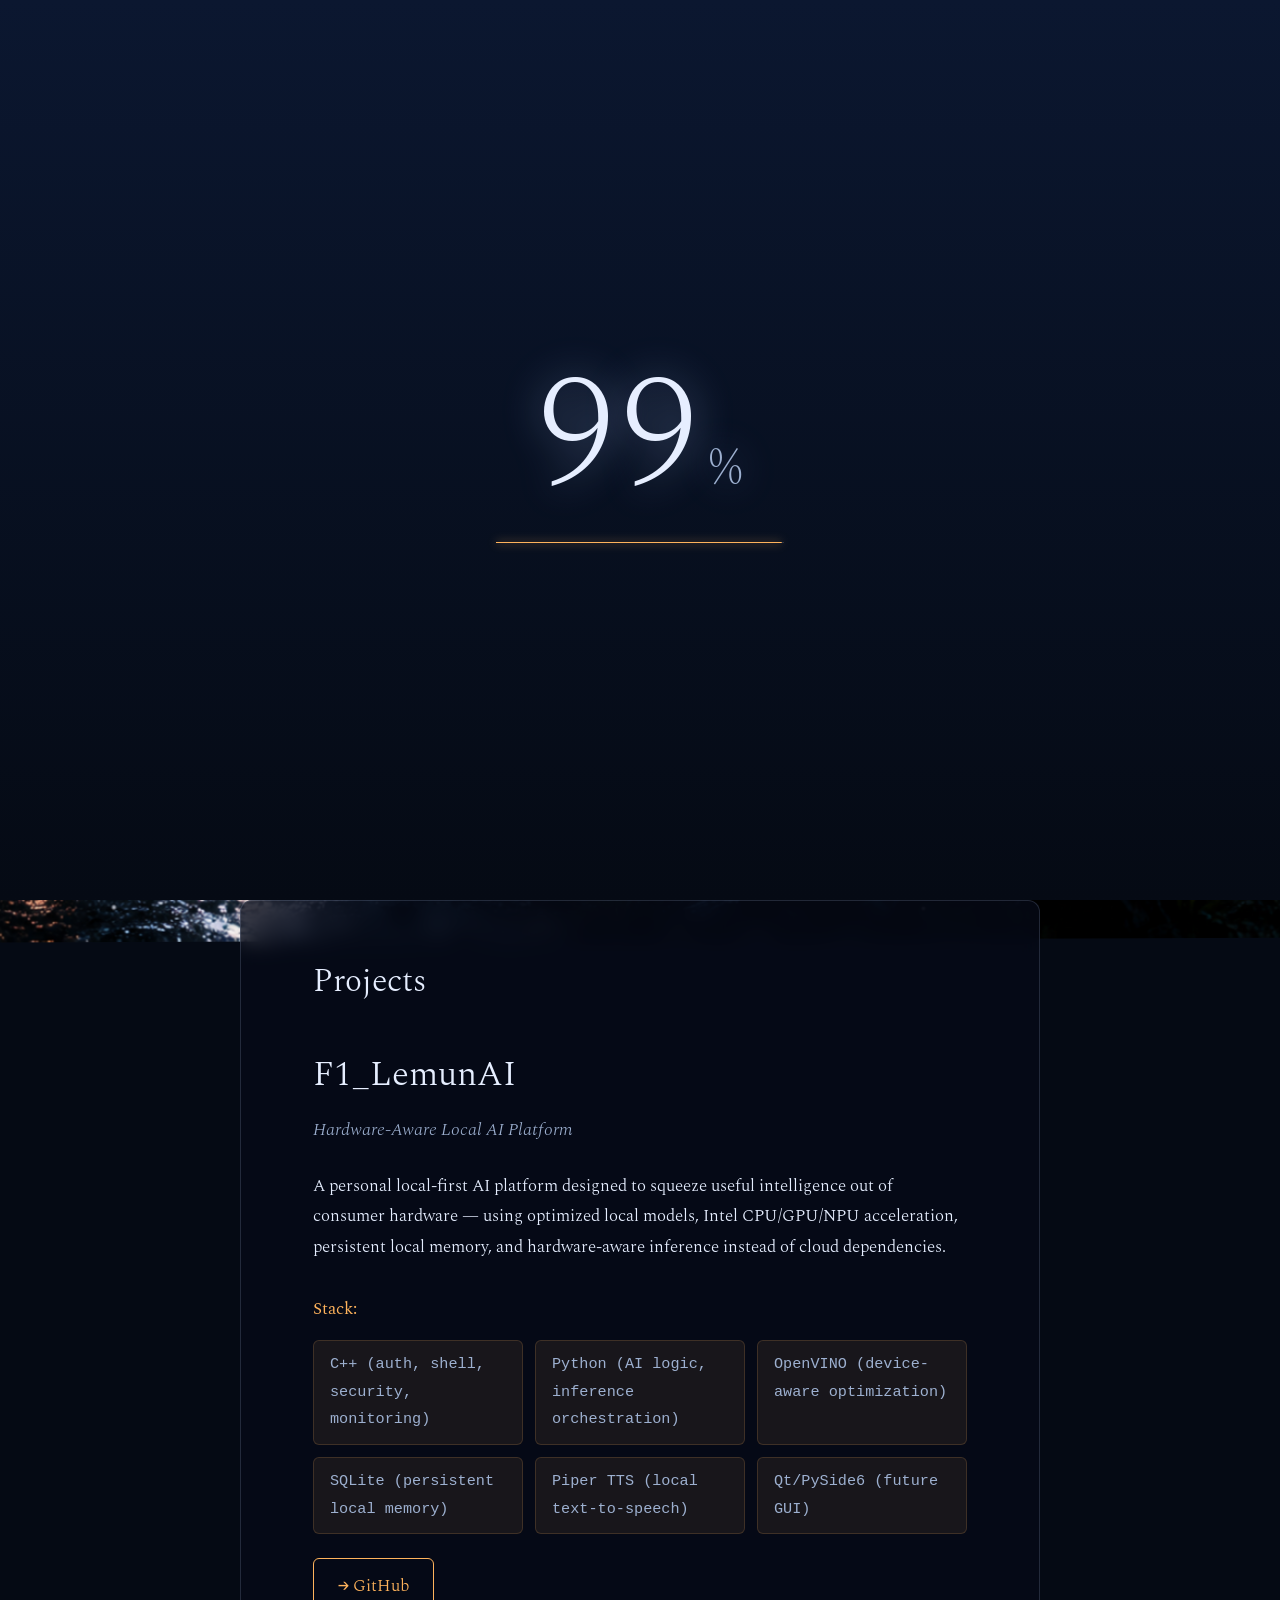
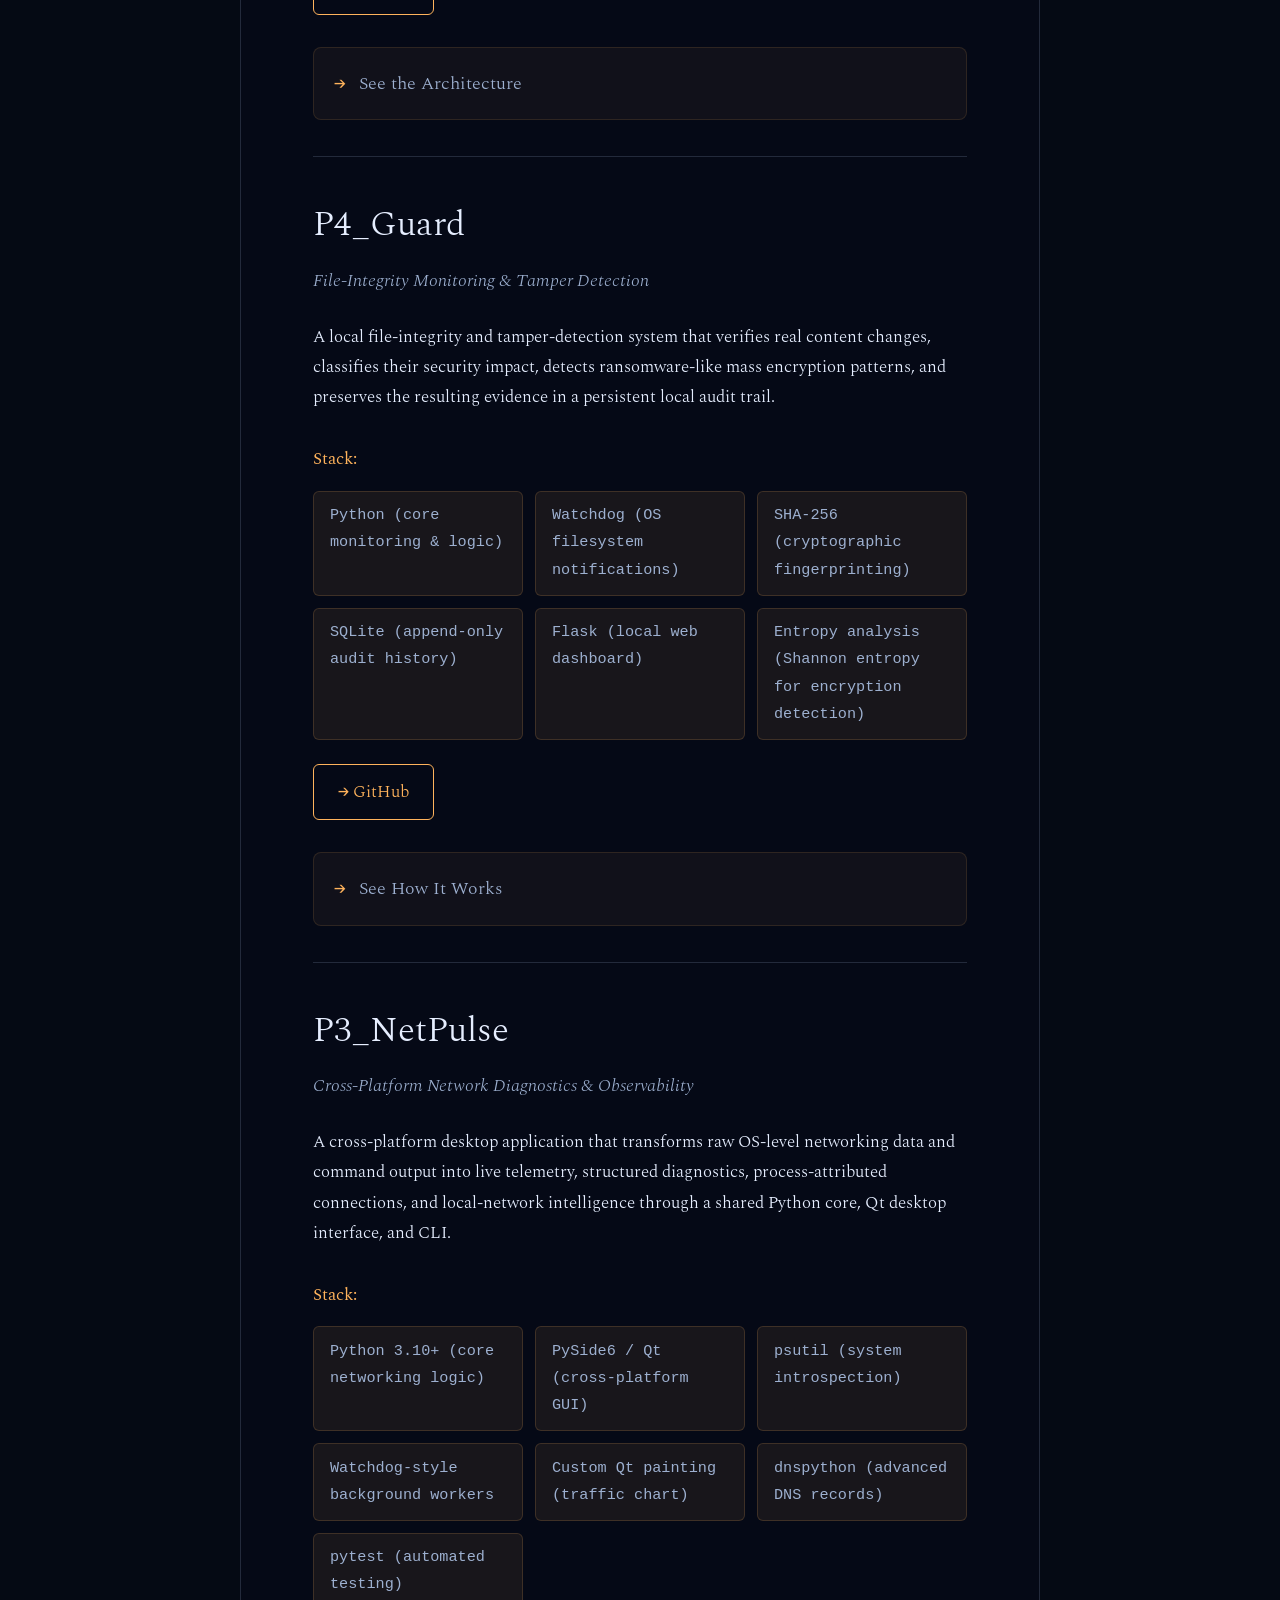
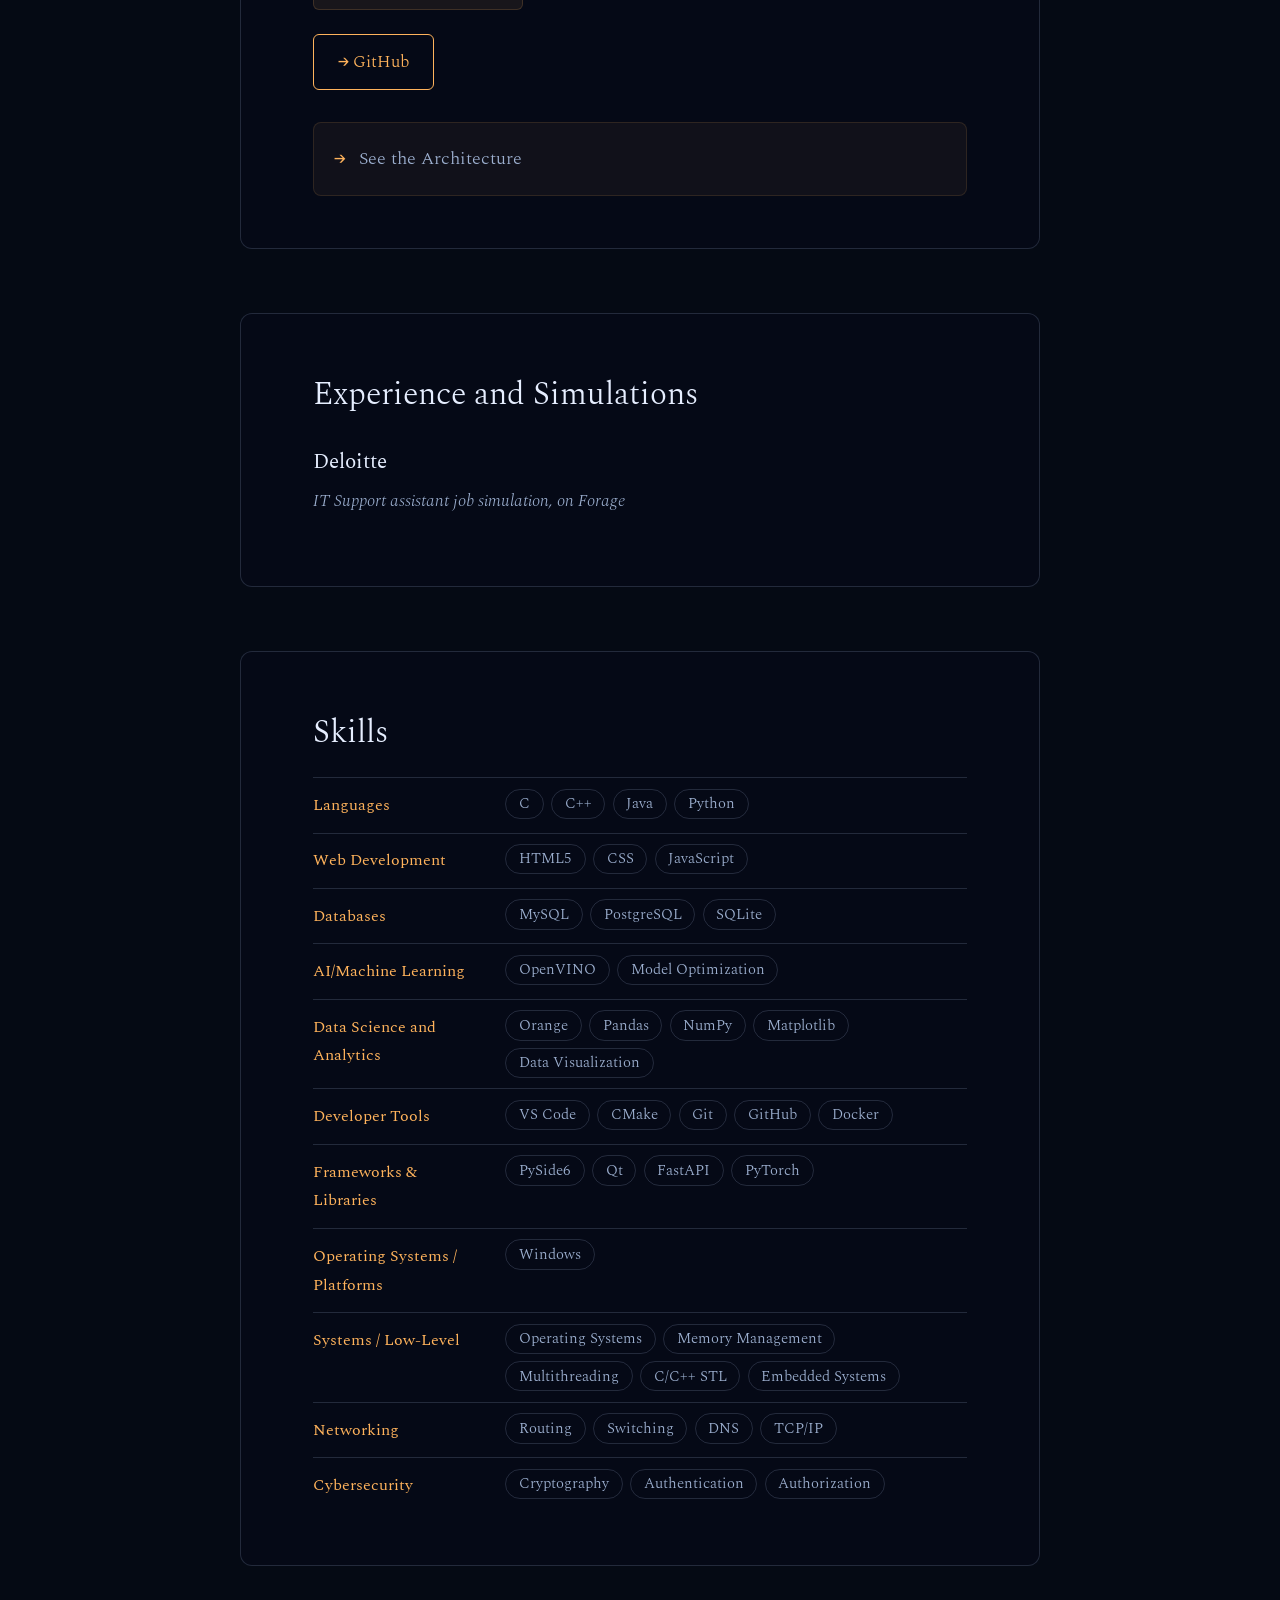
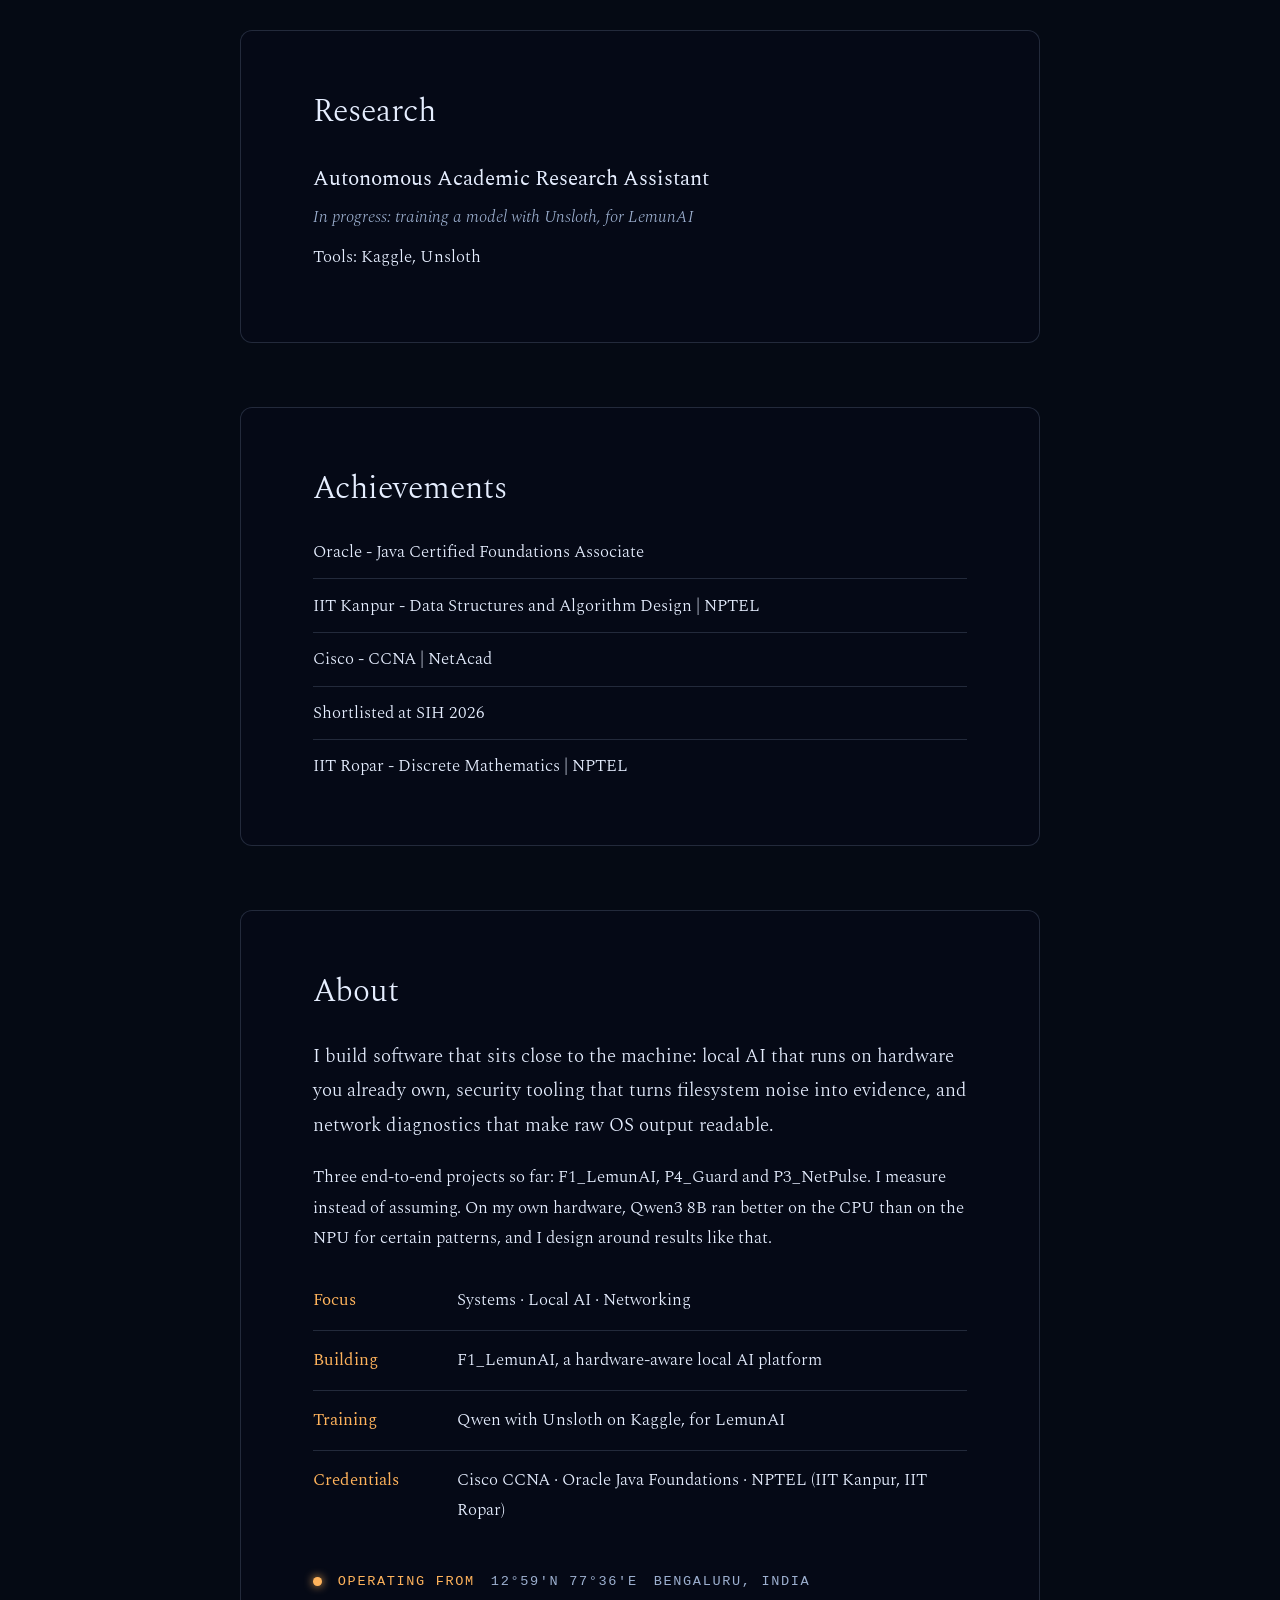
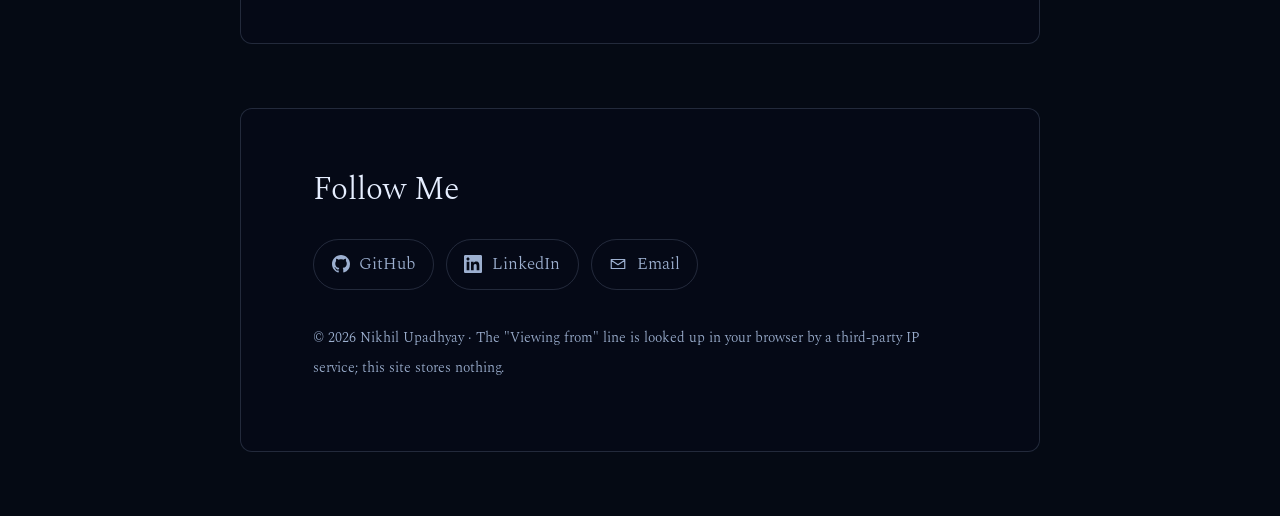
==== commit 12ef129d: "Update PortFolio Local" ====
--- a/Local/index.html
+++ b/Local/index.html
@@ -84,8 +84,9 @@
                         </ul>
                     </div>
 
+                    <!-- PASS 3 LINKS: the three project buttons point to your GitHub profile until you add each repo URL (old placeholders were github.com/yourname/lemunaiv, /p4guard, /p3netpulse) -->
                     <div class="project-links">
-                        <a href="https://github.com/yourname/lemunaiv" class="btn-link" target="_blank">
+                        <a href="https://github.com/nikhilupadhyay-one-by-one" class="btn-link" target="_blank">
                             → GitHub
                         </a>
                     </div>
@@ -175,7 +176,7 @@
                     </div>
 
                     <div class="project-links">
-                        <a href="https://github.com/yourname/p4guard" class="btn-link" target="_blank">
+                        <a href="https://github.com/nikhilupadhyay-one-by-one" class="btn-link" target="_blank">
                             → GitHub
                         </a>
                     </div>
@@ -313,7 +314,7 @@
                     </div>
 
                     <div class="project-links">
-                        <a href="https://github.com/yourname/p3netpulse" class="btn-link" target="_blank">
+                        <a href="https://github.com/nikhilupadhyay-one-by-one" class="btn-link" target="_blank">
                             → GitHub
                         </a>
                     </div>
@@ -469,7 +470,7 @@
                             <li>Centralized formatting utilities ensure consistency across export</li>
                         </ul>
 
-                        <h4>Testing & Quality Assurance</h4>
+                        <h4>Testing &amp; Quality Assurance</h4>
                         <ul>
                             <li><strong>70+ tests</strong> covering: parsers, statistics, subnet calculations, MAC
                                 handling, device classification, jitter/packet-loss math</li>
@@ -556,7 +557,13 @@
 
         <section id="experience">
             <h2>Experience and Simulations</h2>
-            <p>Deloitte - IT Support assistant | Forage</p>
+            <!-- <p>Deloitte - IT Support assistant | Forage</p> -->
+            <!-- PASS 3 - EXPERIENCE: to add an entry, copy one <article class="entry"> block, paste it below and edit the copy. A Forage-style program keeps "job simulation" in the meta line; a real internship or job would say so instead. -->
+            <article class="entry">
+                <h3>Deloitte</h3>
+                <p class="entry-meta">IT Support assistant job simulation, on Forage</p>
+                <!-- <p>One line on what you did and the result: tasks, tools, outcome.</p> -->
+            </article>
         </section>
 
         <section id="skills">
@@ -593,23 +600,26 @@
                 <li>Matplotlib</li>
                 <li>Data Visualization</li>
             </ul>
-            <h3>Version Control</h3>
+            <!-- PASS 3: merged into Developer Tools (your own note says Version Control can live there) <h3>Version Control</h3>
             <ul class="skills-category">
                 <li>Git</li>
                 <li>GitHub</li>
                 <li>Docker</li>
-            </ul>
+            </ul> -->
             <h3>Developer Tools</h3>
             <ul class="skills-category">
                 <li>VS Code</li>
                 <li>CMake</li>
-            </ul>
-            <h3>Frameworks & Libraries</h3>
+                <li>Git</li>
+                <li>GitHub</li>
+                <li>Docker</li>
+            </ul>
+            <h3>Frameworks &amp; Libraries</h3>
             <ul class="skills-category">
                 <li>PySide6</li>
                 <li>Qt</li>
                 <li>FastAPI</li>
-                <li>NumPy</li>
+                <!-- <li>NumPy</li> (PASS 3: already listed under Data Science) -->
                 <li>PyTorch</li>
             </ul>
             <h3>Operating Systems / Platforms</h3>
@@ -621,7 +631,7 @@
                 <li>Operating Systems</li>
                 <li>Memory Management</li>
                 <li>Multithreading</li>
-                <li>Networking</li>
+                <!-- <li>Networking</li> (PASS 3: has its own category below) -->
                 <li>C/C++ STL</li>
                 <li>Embedded Systems</li>
             </ul>
@@ -642,15 +652,21 @@
 
         <section id="research">
             <h2>Research</h2>
-            <p>Autonomous Academic Research Assistant : Currently Training Model in Unsloth application.</p>
+            <!-- <p>Autonomous Academic Research Assistant : Currently Training Model in Unsloth application.</p> -->
             <!-- idk if u add a para or text or whatveer fill this up with the most impactful stuff - im traning a qwen 2.5b 8gb model for my lemunai -->
-            <p>Tools: Kaggle, Unsloth</p>
-            <p>Experimenting with Unsloth for training self AI - LemunAI</p>
+            <!-- <p>Tools: Kaggle, Unsloth</p> -->
+            <!-- <p>Experimenting with Unsloth for training self AI - LemunAI</p> -->
+            <!-- PASS 3 - RESEARCH: same entry block as Experience. Copy the <article class="entry"> to add another. -->
+            <article class="entry">
+                <h3>Autonomous Academic Research Assistant</h3>
+                <p class="entry-meta">In progress: training a model with Unsloth, for LemunAI</p>
+                <p>Tools: Kaggle, Unsloth</p>
+            </article>
         </section>
 
         <section id="achievements">
             <h2>Achievements</h2>
-            <ul>
+            <ul class="achievements">
                 <li>Oracle - Java Certified Foundations Associate</li>
                 <!-- earned in sem 5 beginning for this industrial certification -->
                 <li>IIT Kanpur - Data Structures and Algorithm Design | NPTEL</li>
--- a/Local/index.css
+++ b/Local/index.css
@@ -433,4 +433,41 @@
 
 /* VIEWER READOUT */
 .about-location[hidden] { display: none; }
-#viewer-location { margin-top: .6rem; }+#viewer-location { margin-top: .6rem; }
+
+/* PASS 3 - SKILLS: one row per category (label left, skills as small pills right). The HTML stays a flat list of <h3> + <ul class="skills-category">: to add a skill copy an <li>; to add a category copy an <h3> and its <ul>. */
+#skills { display: grid; grid-template-columns: minmax(8rem, 12rem) 1fr; align-items: start; }
+#skills h2 { grid-column: 1 / -1; }
+#skills h3 { margin: 0; padding: .8rem 1.5rem .8rem 0; border-top: 1px solid var(--line); font-size: 1rem; font-weight: 400; color: var(--lamp); }
+#skills .skills-category { margin: 0; padding: .65rem 0; border-top: 1px solid var(--line); list-style: none; display: flex; flex-wrap: wrap; gap: .45rem; }
+#skills .skills-category li { padding: .15rem .8rem; border: 1px solid var(--line); border-radius: 999px; font-size: .92rem; line-height: 1.6; color: var(--mist); transition: color .3s, border-color .3s; }
+#skills .skills-category li:hover { color: var(--lamp); border-color: rgba(255, 179, 92, .45); }
+@media (max-width: 40rem) {
+    #skills { grid-template-columns: 1fr; }
+    #skills .skills-category { padding-top: 0; border-top: 0; }
+}
+
+/* PASS 3 - EXPERIENCE: each entry is an <article class="entry">. To add one, copy the whole block in index.html and edit the copy. */
+.entry { padding: 1.1rem 0; border-top: 1px solid var(--line); }
+.entry:first-of-type { padding-top: .3rem; border-top: 0; }
+.entry h3 { margin: 0; font-size: 1.3rem; font-weight: 400; color: var(--moon); }
+.entry-meta { margin: .25rem 0 0; color: var(--mist); font-style: italic; }
+.entry p:not(.entry-meta) { margin: .6rem 0 0; }
+/* PASS 3 CSS ENDS */
+
+/* PASS 3 - PROJECTS: the section is already one glass panel, so each card inside becomes a plain block split by a line (no card-in-card, no doubled padding on phones). */
+#projects .project-card { width: auto; margin: 0; padding: 2.25rem 0; background: none; border: 0; border-top: 1px solid var(--line); border-radius: 0; -webkit-backdrop-filter: none; backdrop-filter: none; }
+#projects .project-card:first-of-type { padding-top: 1rem; border-top: 0; }
+#projects .project-card:last-of-type { padding-bottom: 0; }
+
+/* PASS 3 - ACHIEVEMENTS: plain rows split by a line instead of default bullets */
+.achievements { list-style: none; margin: 0; padding: 0; }
+.achievements li { padding: .7rem 0; border-top: 1px solid var(--line); }
+.achievements li:first-child { padding-top: .2rem; border-top: 0; }
+
+/* PASS 3 - NAV on phones: 8 links no longer run off the screen; they wrap onto a second row */
+@media (max-width: 40rem) {
+    nav { flex-wrap: wrap; gap: .35rem 1.1rem; padding: .8rem .75rem 1.6rem; font-size: .9rem; }
+    section, footer { scroll-margin-top: 6rem; }
+}
+/* PASS 3 EVERYTHING-ELSE CSS ENDS */
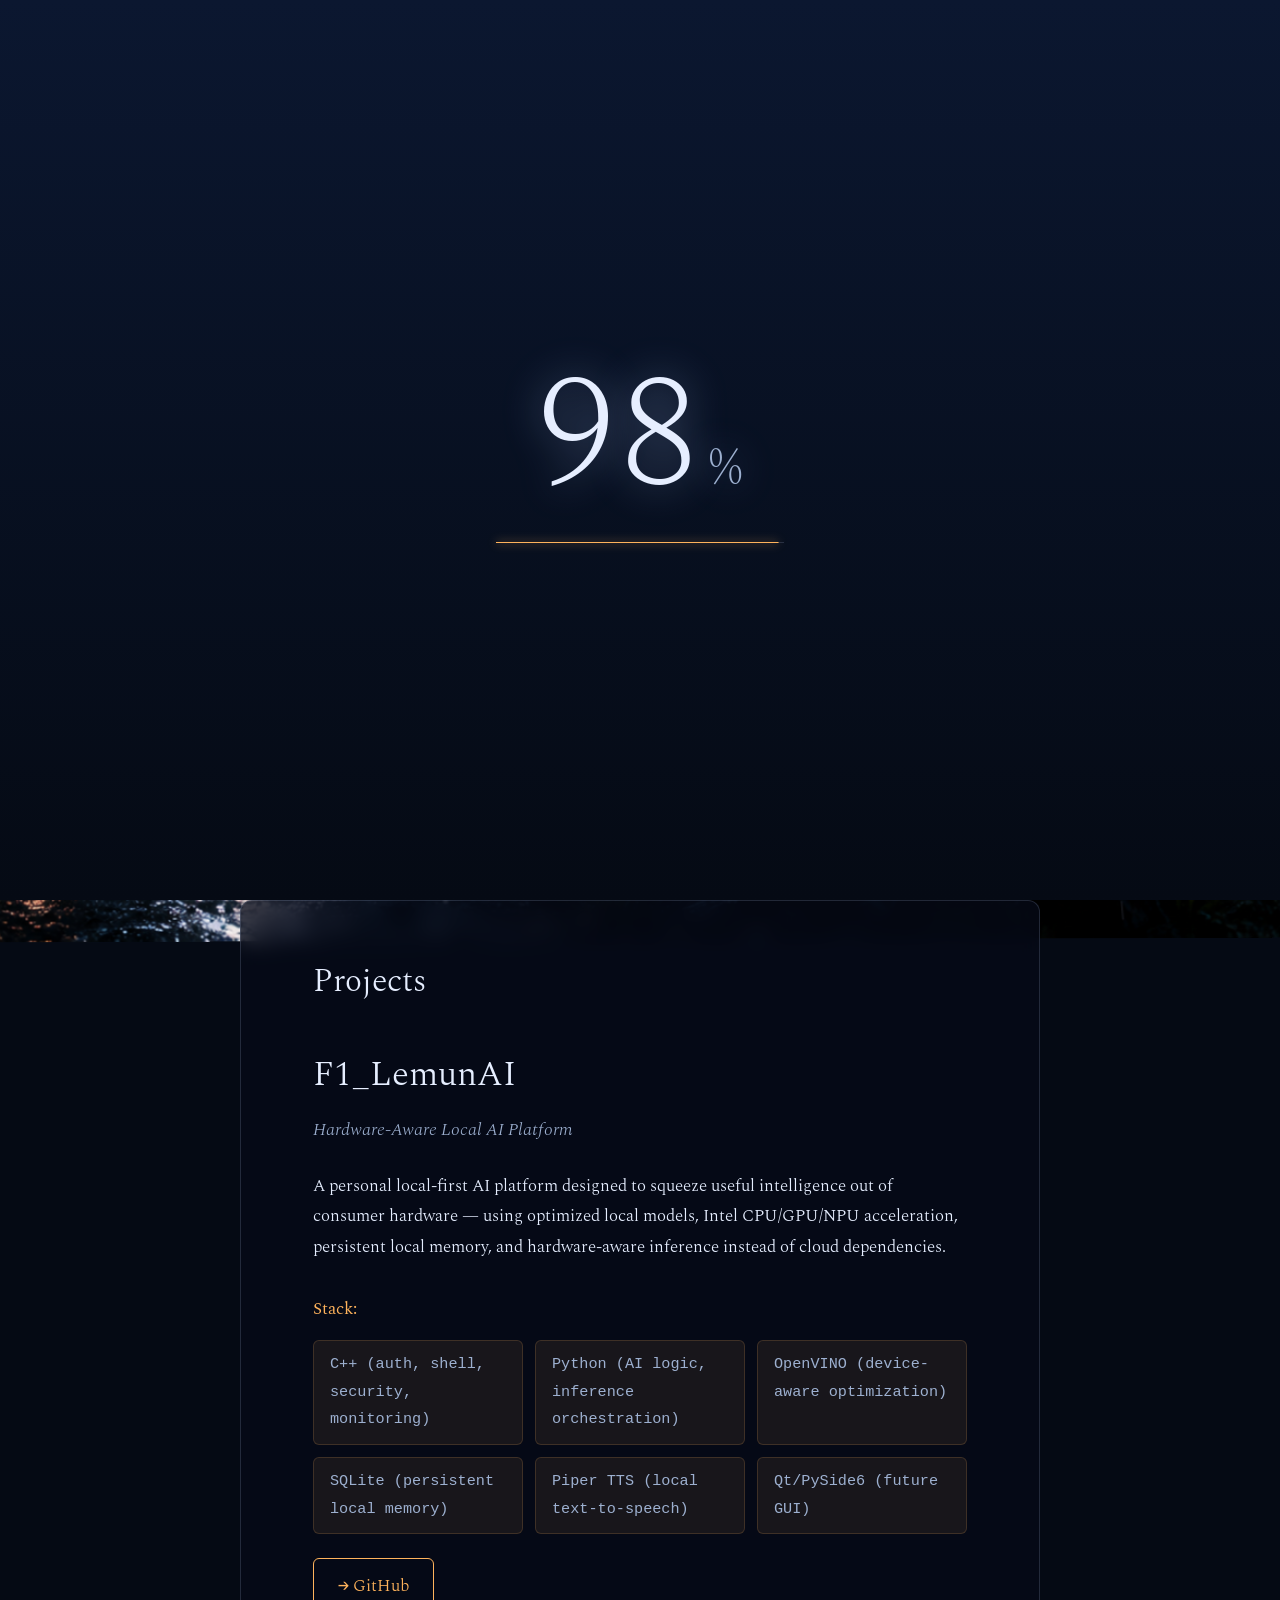
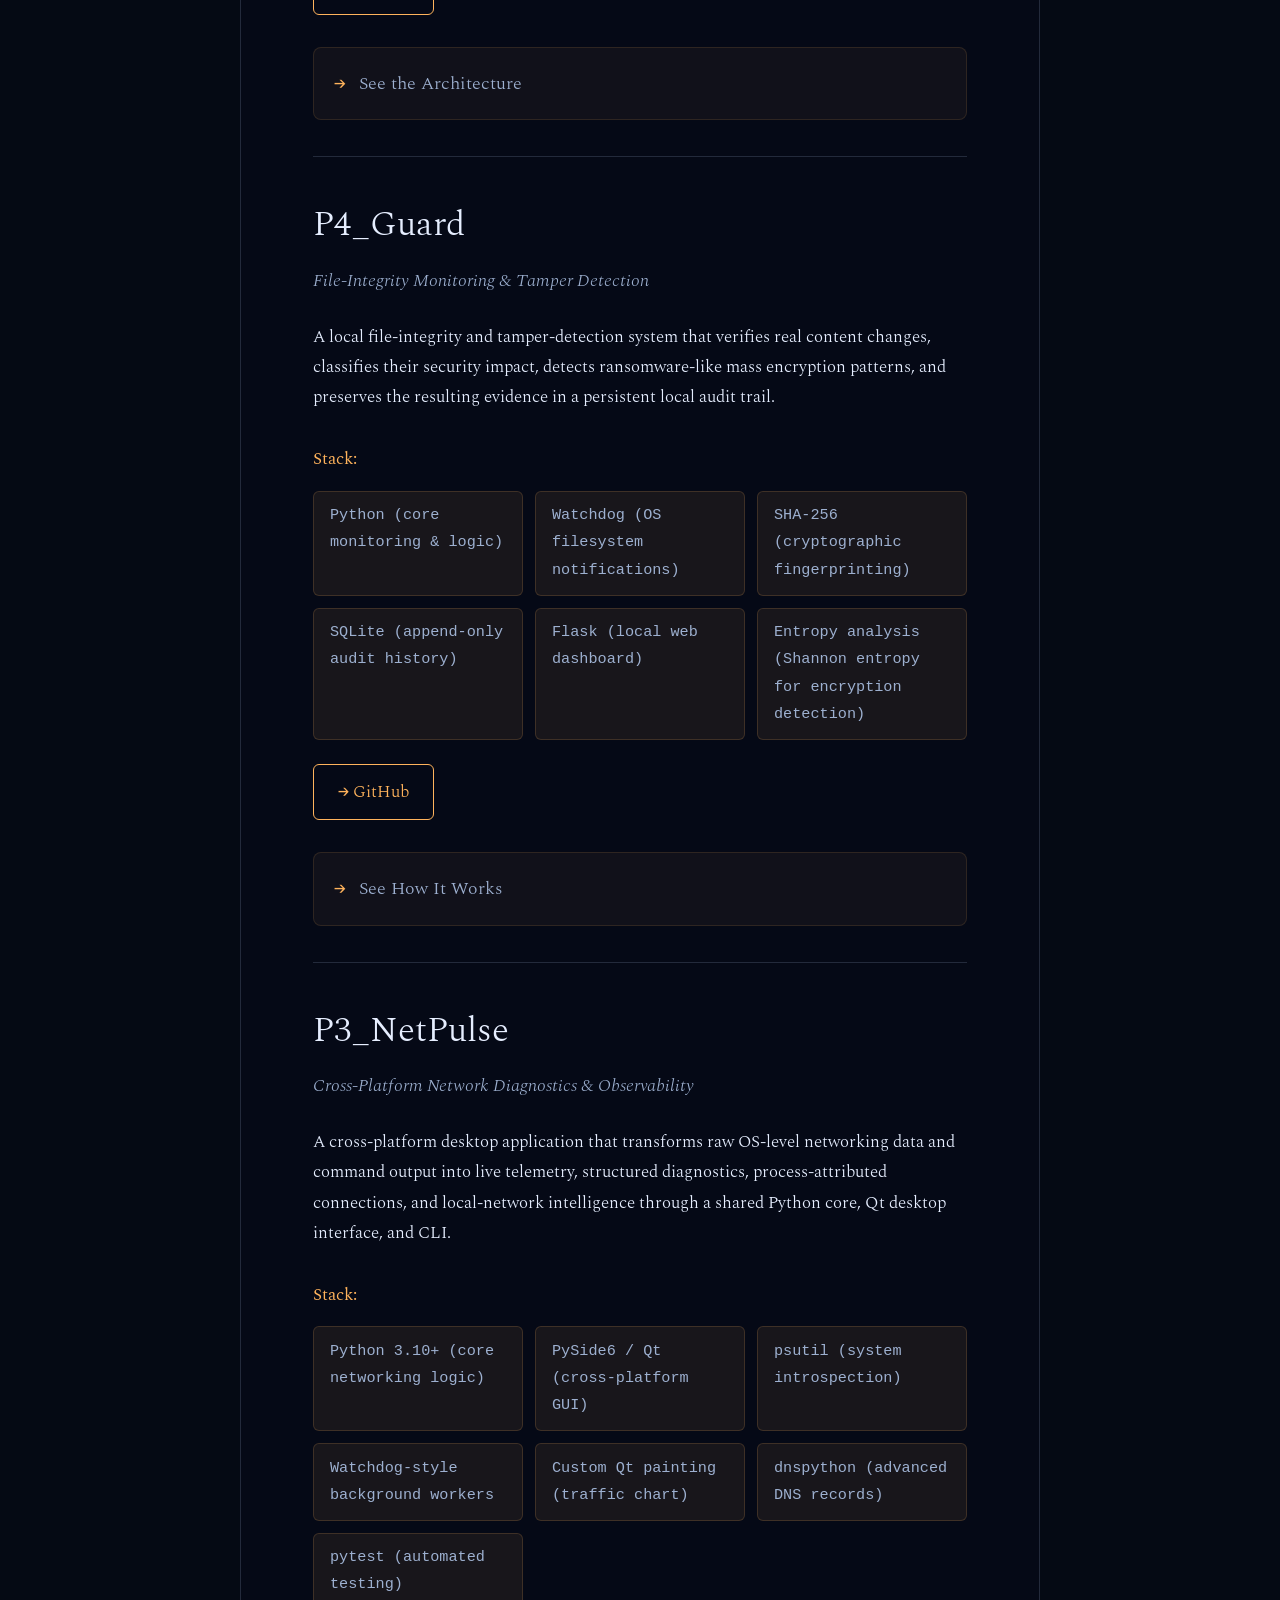
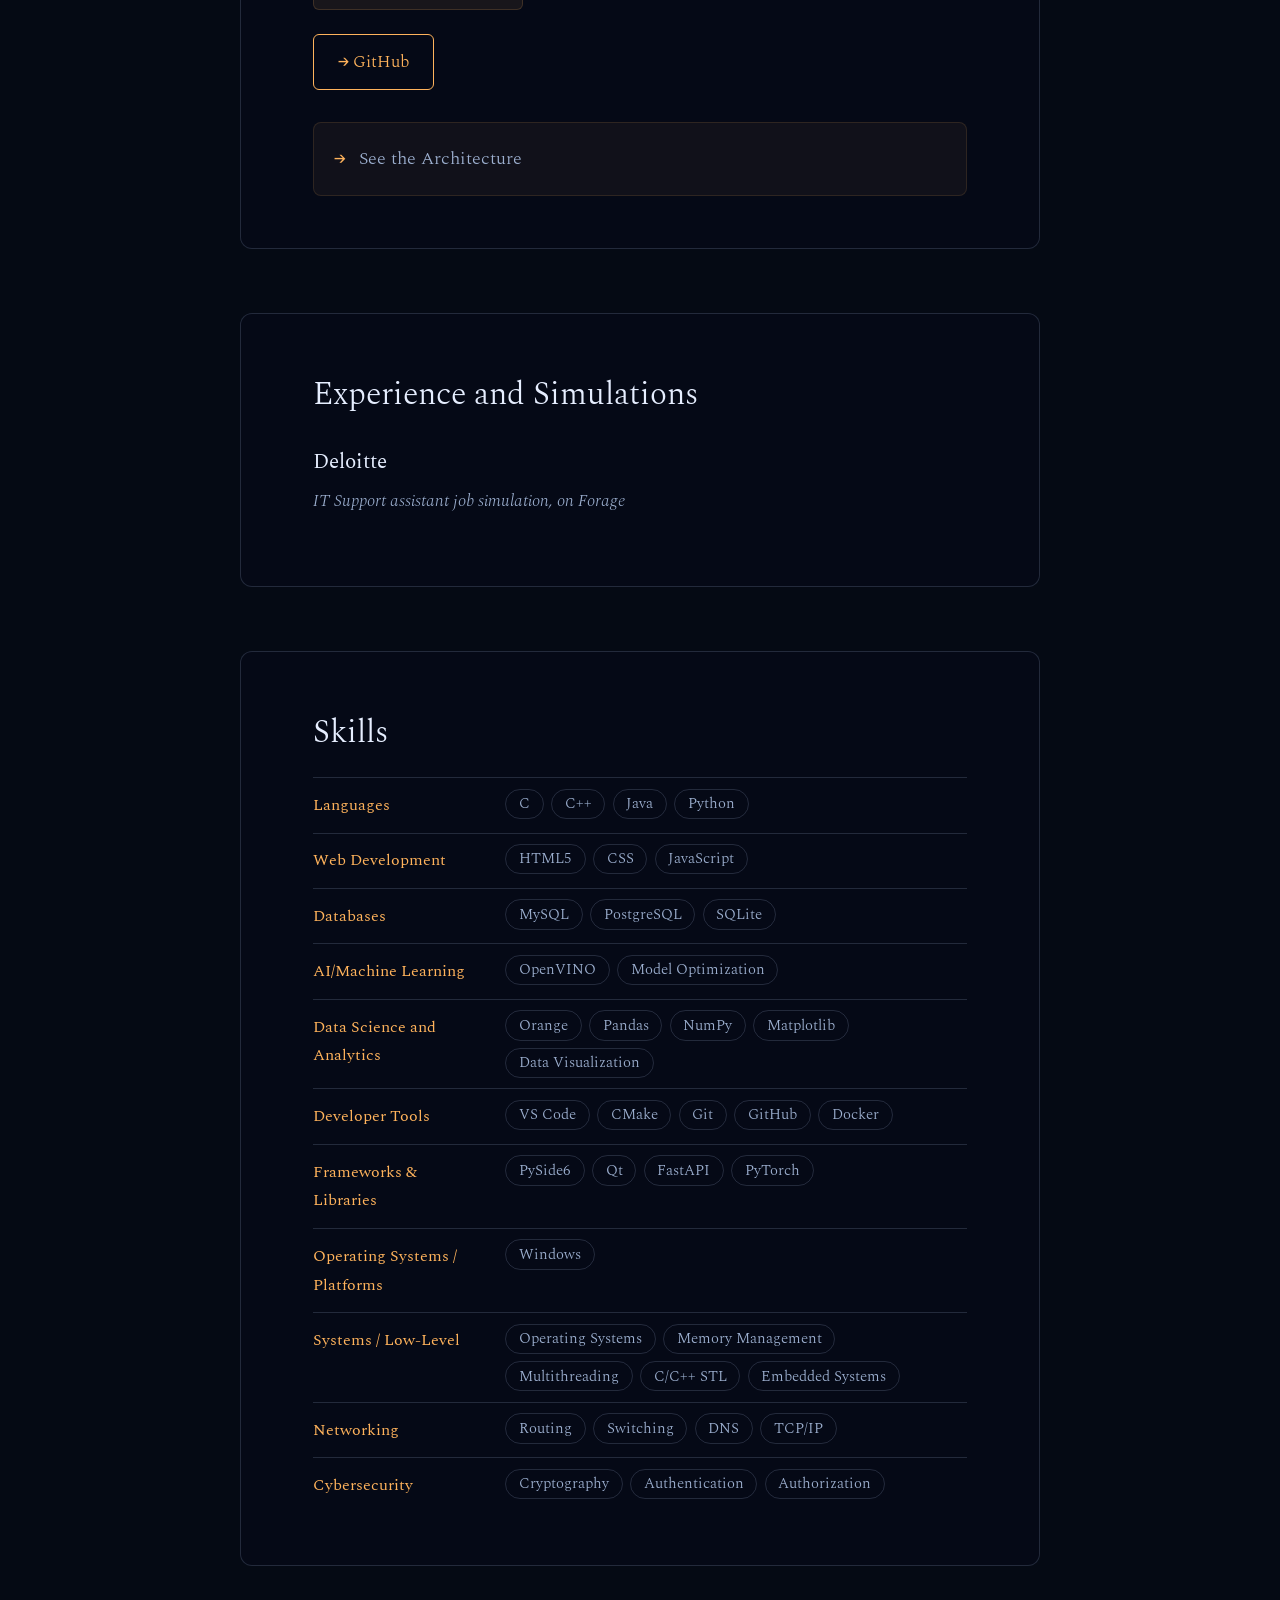
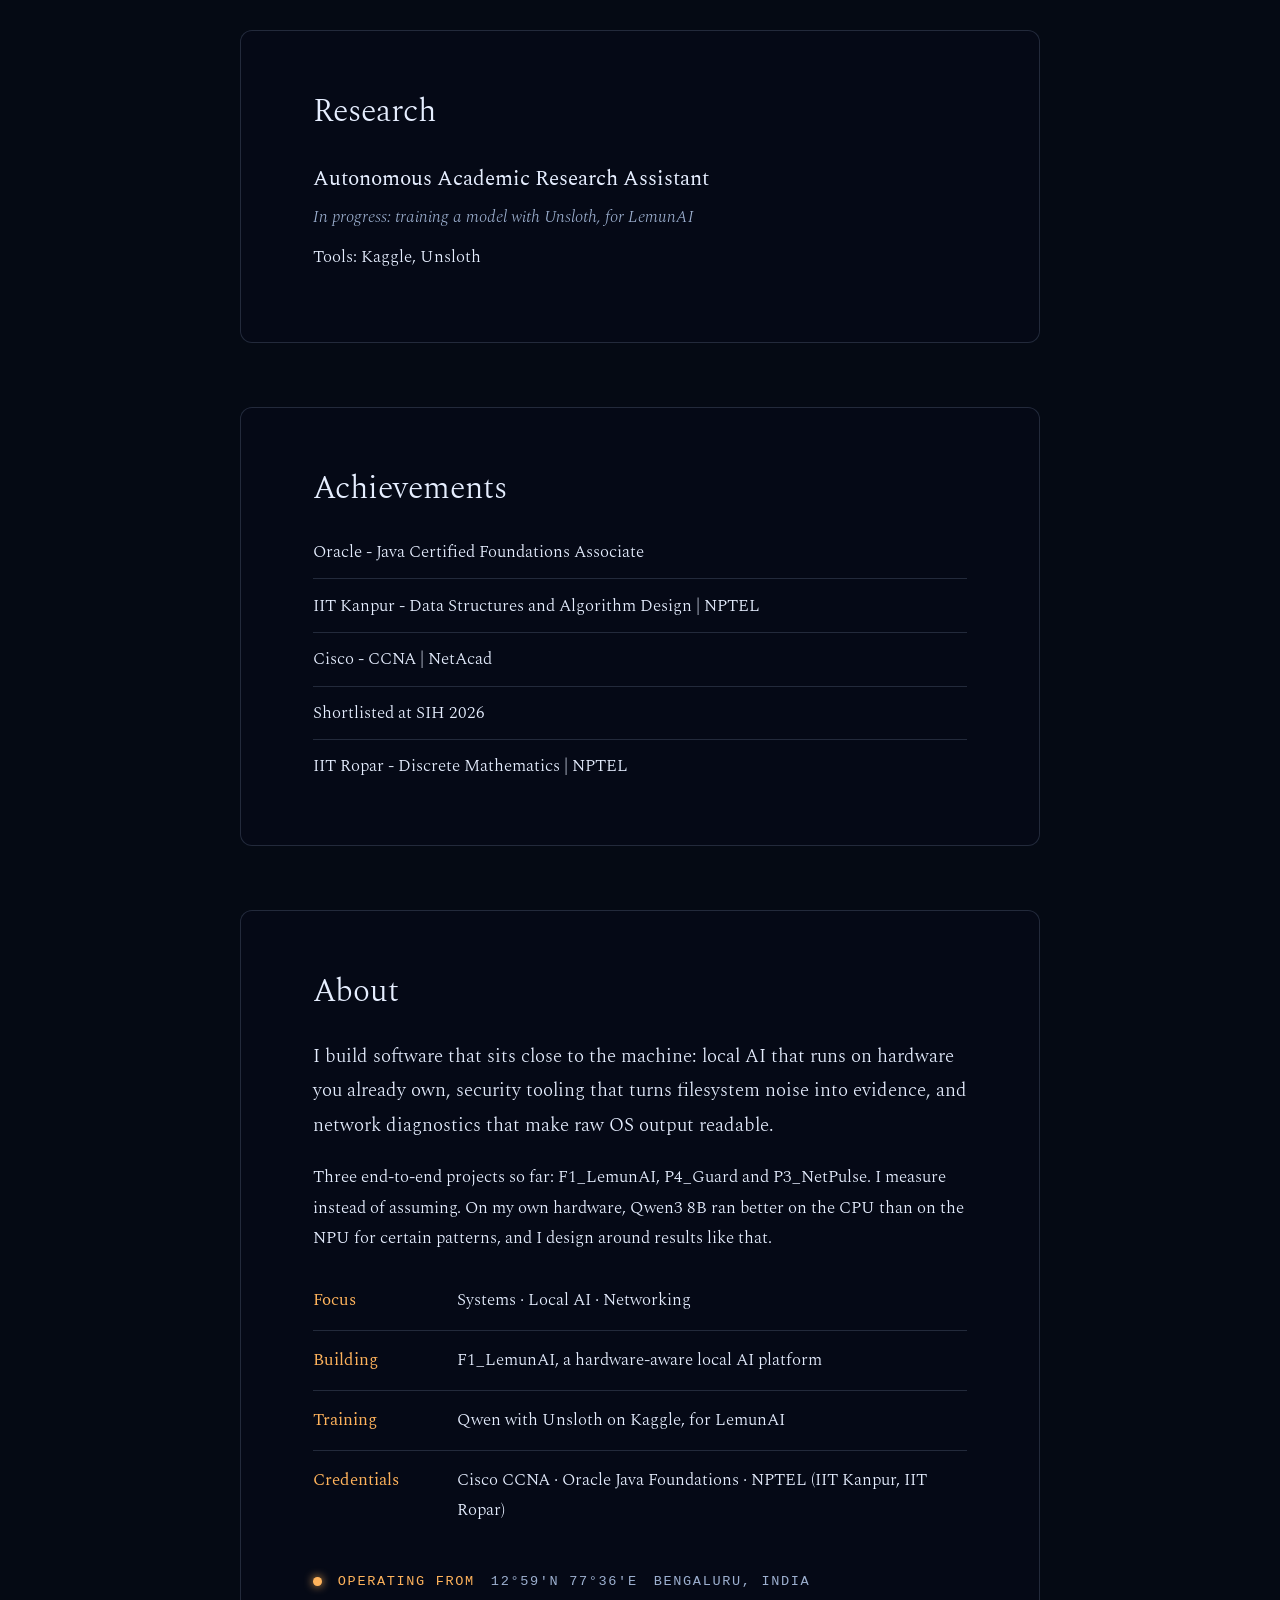
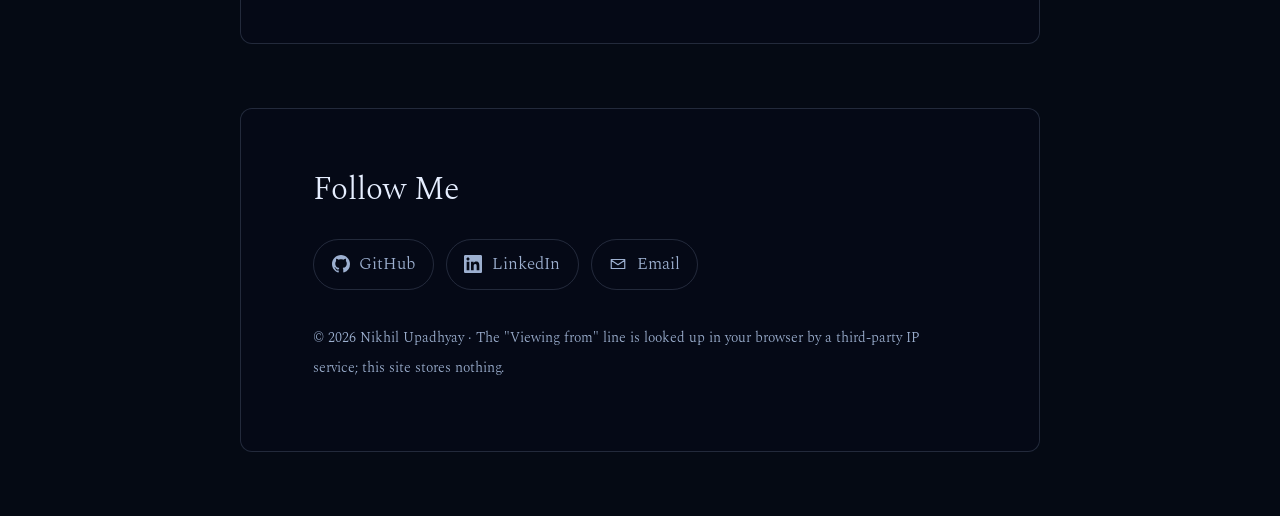
==== commit 06103adb: "Add Email and Linkedin" ====
--- a/Local/index.html
+++ b/Local/index.html
@@ -742,12 +742,12 @@
                         <path
                             d="M8 0C3.58 0 0 3.58 0 8c0 3.54 2.29 6.53 5.47 7.59.4.07.55-.17.55-.38 0-.19-.01-.82-.01-1.49-2.01.37-2.53-.49-2.69-.94-.09-.23-.48-.94-.82-1.13-.28-.15-.68-.52-.01-.53.63-.01 1.08.58 1.23.82.72 1.21 1.87.87 2.33.66.07-.52.28-.87.51-1.07-1.78-.2-3.64-.89-3.64-3.95 0-.87.31-1.59.82-2.15-.08-.2-.36-1.02.08-2.12 0 0 .67-.21 2.2.82.64-.18 1.32-.27 2-.27.68 0 1.36.09 2 .27 1.53-1.04 2.2-.82 2.2-.82.44 1.1.16 1.92.08 2.12.51.56.82 1.27.82 2.15 0 3.07-1.87 3.75-3.65 3.95.29.25.54.73.54 1.48 0 1.07-.01 1.93-.01 2.2 0 .21.15.46.55.38A8.013 8.013 0 0016 8c0-4.42-3.58-8-8-8z" />
                     </svg>GitHub</a></li>
-            <li><a href="https://www.linkedin.com/in/yourname" target="_blank" rel="noopener"><svg viewBox="0 0 24 24"
+            <li><a href="https://www.linkedin.com/in/nikhil-upadhyay-one-by-one/" target="_blank" rel="noopener"><svg viewBox="0 0 24 24"
                         aria-hidden="true">
                         <path
                             d="M20.447 20.452h-3.554v-5.569c0-1.328-.027-3.037-1.852-3.037-1.853 0-2.136 1.445-2.136 2.939v5.667H9.351V9h3.414v1.561h.046c.477-.9 1.637-1.85 3.37-1.85 3.601 0 4.267 2.37 4.267 5.455v6.286zM5.337 7.433c-1.144 0-2.063-.926-2.063-2.065 0-1.138.92-2.063 2.063-2.063 1.14 0 2.064.925 2.064 2.063 0 1.139-.925 2.065-2.064 2.065zm1.782 13.019H3.555V9h3.564v11.452zM22.225 0H1.771C.792 0 0 .774 0 1.729v20.542C0 23.227.792 24 1.771 24h20.451C23.2 24 24 23.227 24 22.271V1.729C24 .774 23.2 0 22.222 0h.003z" />
                     </svg>LinkedIn</a></li>
-            <li><a href="mailto:yourname@example.com"><svg class="stroke" viewBox="0 0 24 24" aria-hidden="true">
+            <li><a href="mailto:nikhilupadhyay.dev@gmail.com"><svg class="stroke" viewBox="0 0 24 24" aria-hidden="true">
                         <path d="M3 6h18v12H3zM3 7l9 6 9-6" />
                     </svg>Email</a></li>
         </ul>
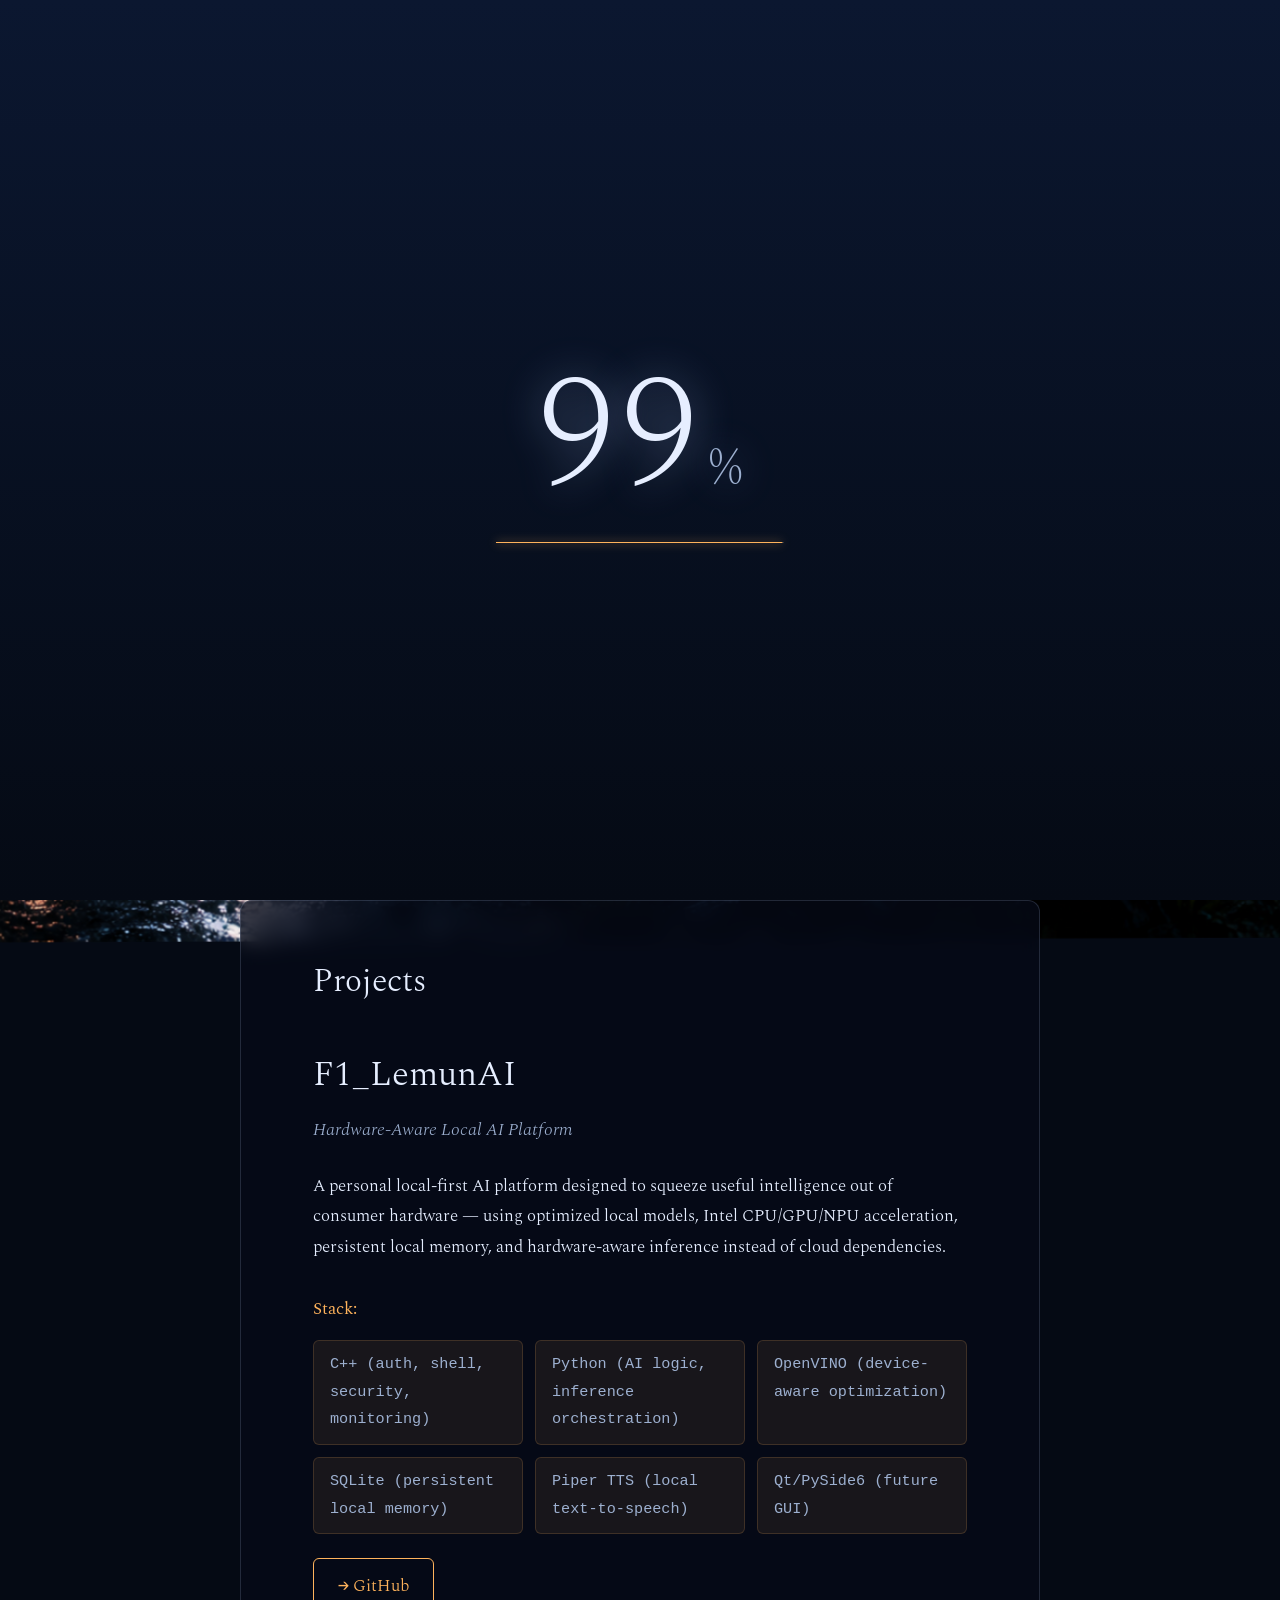
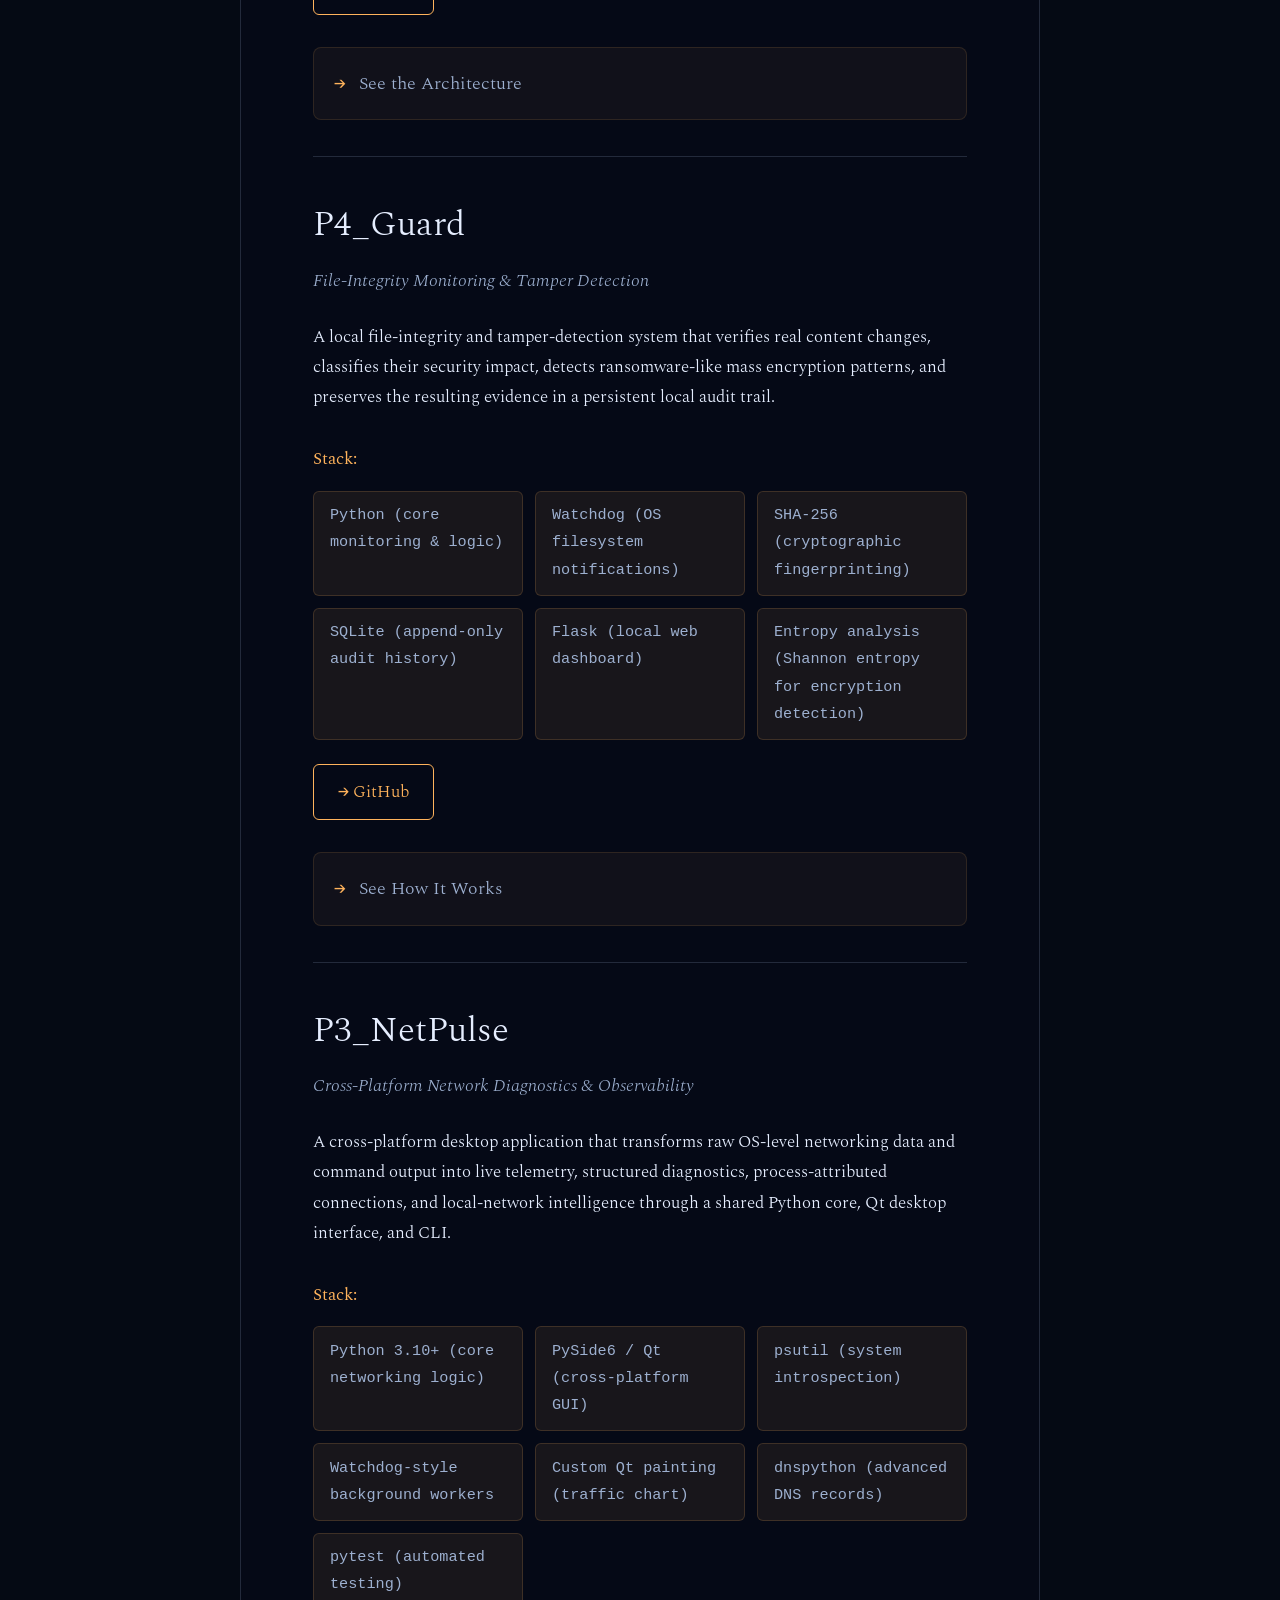
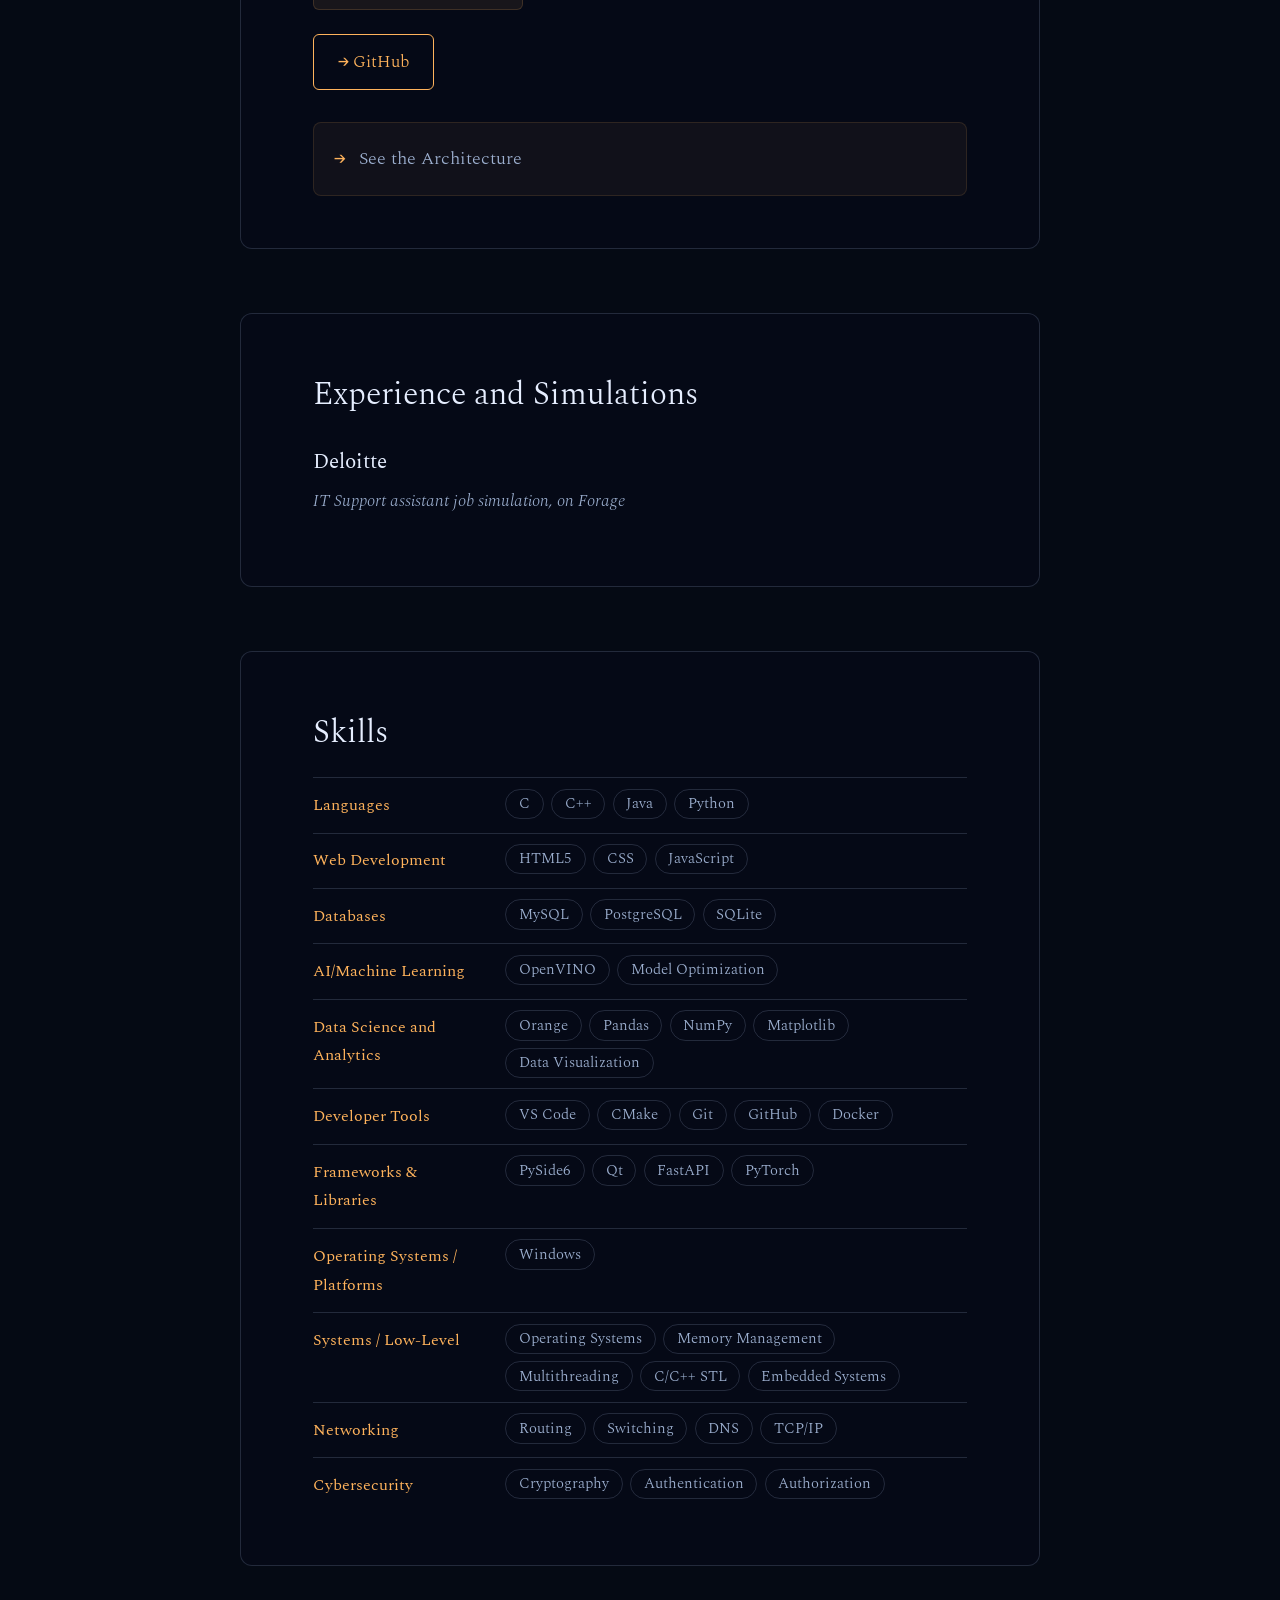
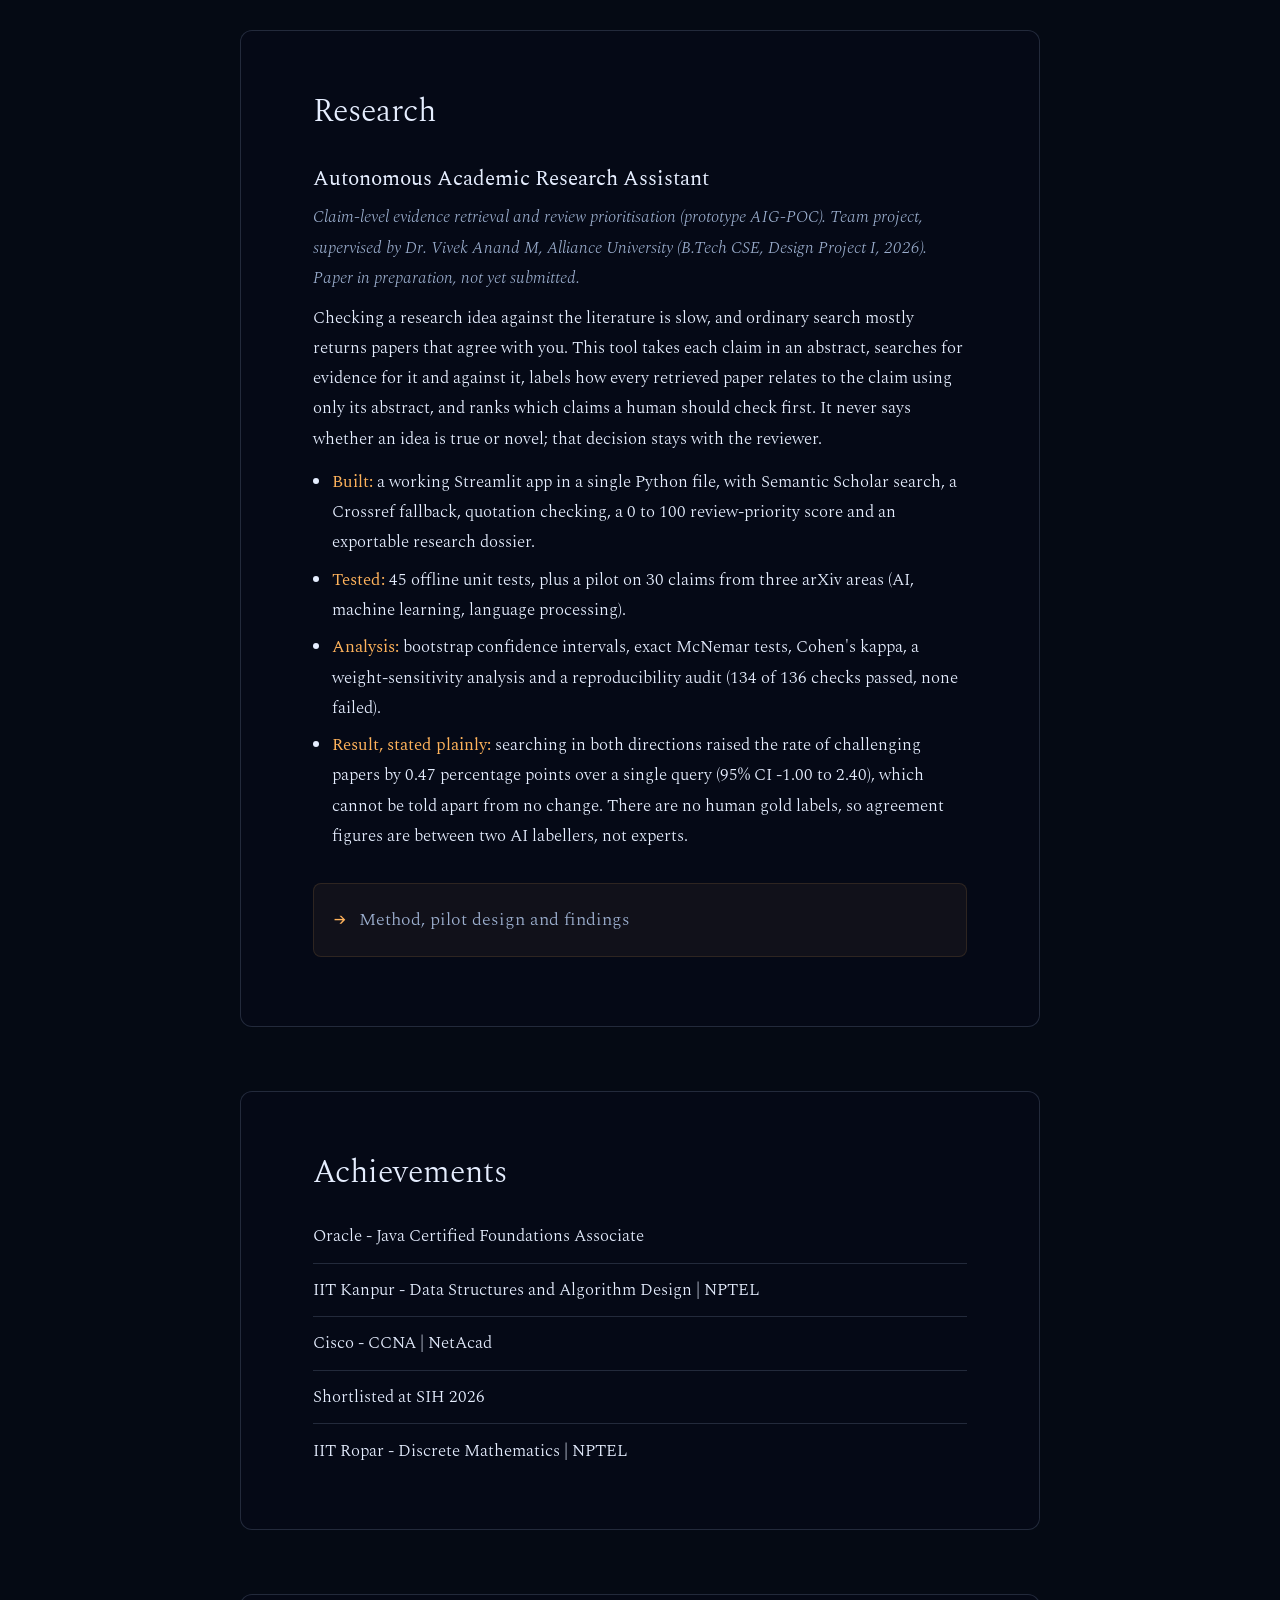
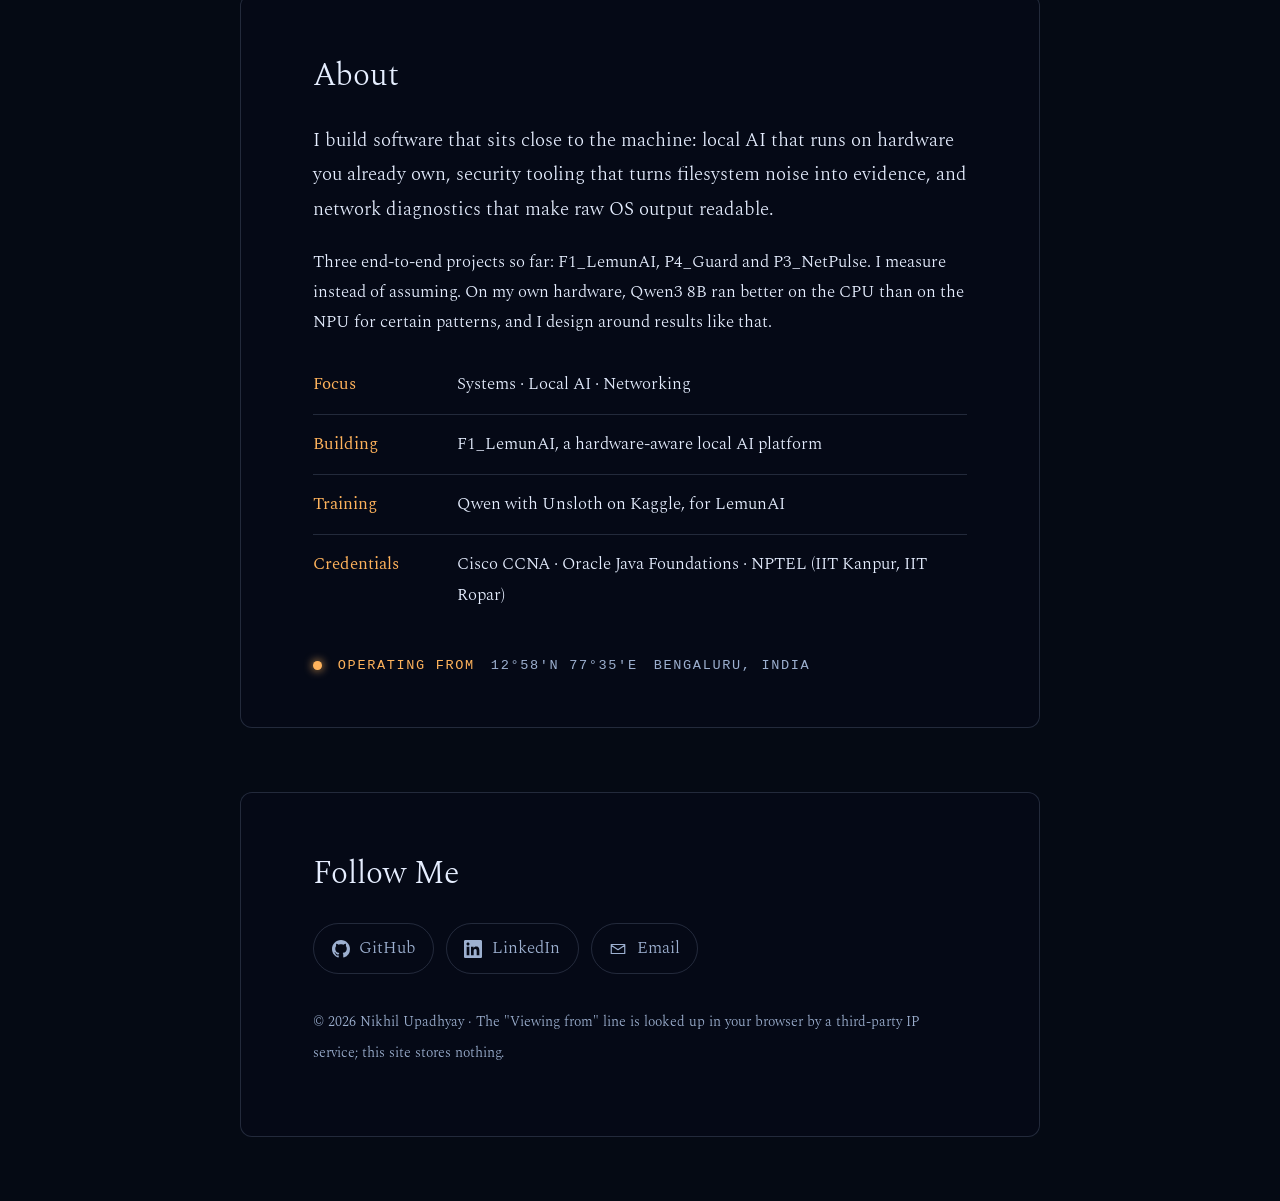
==== commit 0eb780f9: "Added Research Paper" ====
--- a/Local/index.html
+++ b/Local/index.html
@@ -657,10 +657,46 @@
             <!-- <p>Tools: Kaggle, Unsloth</p> -->
             <!-- <p>Experimenting with Unsloth for training self AI - LemunAI</p> -->
             <!-- PASS 3 - RESEARCH: same entry block as Experience. Copy the <article class="entry"> to add another. -->
-            <article class="entry">
+            <!-- PASS 4: replaced by the paper-based entry below. Old entry kept: <article class="entry">
                 <h3>Autonomous Academic Research Assistant</h3>
                 <p class="entry-meta">In progress: training a model with Unsloth, for LemunAI</p>
                 <p>Tools: Kaggle, Unsloth</p>
+            </article> -->
+            <!-- PASS 4 - RESEARCH: from the project report and the IEEE-format paper. Where they differ, the paper's pilot numbers are used. -->
+            <article class="entry">
+                <h3>Autonomous Academic Research Assistant</h3>
+                <p class="entry-meta">Claim-level evidence retrieval and review prioritisation (prototype AIG-POC). Team project, supervised by Dr. Vivek Anand M, Alliance University (B.Tech CSE, Design Project I, 2026). Paper in preparation, not yet submitted.</p>
+                <p>Checking a research idea against the literature is slow, and ordinary search mostly returns papers that agree with you. This tool takes each claim in an abstract, searches for evidence for it and against it, labels how every retrieved paper relates to the claim using only its abstract, and ranks which claims a human should check first. It never says whether an idea is true or novel; that decision stays with the reviewer.</p>
+                <ul>
+                    <li><strong>Built:</strong> a working Streamlit app in a single Python file, with Semantic Scholar search, a Crossref fallback, quotation checking, a 0 to 100 review-priority score and an exportable research dossier.</li>
+                    <li><strong>Tested:</strong> 45 offline unit tests, plus a pilot on 30 claims from three arXiv areas (AI, machine learning, language processing).</li>
+                    <li><strong>Analysis:</strong> bootstrap confidence intervals, exact McNemar tests, Cohen's kappa, a weight-sensitivity analysis and a reproducibility audit (134 of 136 checks passed, none failed).</li>
+                    <li><strong>Result, stated plainly:</strong> searching in both directions raised the rate of challenging papers by 0.47 percentage points over a single query (95% CI -1.00 to 2.40), which cannot be told apart from no change. There are no human gold labels, so agreement figures are between two AI labellers, not experts.</li>
+                </ul>
+                <details class="project-details">
+                    <summary>Method, pilot design and findings</summary>
+                    <div class="details-content">
+                        <h4>Method (BiVEC-CG)</h4>
+                        <p>Each claim gets a support query and a challenge query. A coverage gate runs one extra "failure, replication, null results" search when fewer than two usable challenge papers come back. Results are merged by DOI, paper ID or title, and every paper keeps a record of the query, branch and provider that found it. Each claim-paper pair is labelled SUPPORTS, CONTRADICTS, MIXED or INSUFFICIENT at temperature 0, and a quotation is shown only if it matches the abstract text. INSUFFICIENT is a legitimate answer, and papers with no abstract are never labelled.</p>
+                        <h4>Pilot design</h4>
+                        <p>30 locked claims (10 each from cs.AI, cs.LG and cs.CL, arXiv 2024 to 2025). 26 completed all three retrieval strategies: one query, both directions, and both directions plus the coverage gate. Four failed on Semantic Scholar queries and were excluded, not counted as zero hits. The top five results per strategy gave 152 distinct claim-paper records; 127 had abstracts and were labelled independently by two GPT-OSS models (20B and 120B).</p>
+                        <h4>Findings</h4>
+                        <ul>
+                            <li>The coverage gate fired on 10 of 26 claims but did not change the measured top-five rates.</li>
+                            <li>Relevance dropped about 2 points for two-direction search in both models (intervals include zero).</li>
+                            <li>88 to 92% of pairs were INSUFFICIENT: abstracts rarely contain direct evidence.</li>
+                            <li>Model agreement: relevance kappa 0.82 to 0.90, four-way evidence label kappa 0.44 to 0.47, challenge labels identical on every pair.</li>
+                            <li>The quotation check rejected 9.5% of the 20B model's quotes and 25% of the 120B model's.</li>
+                            <li>Changing the priority-score weights reorders claims noticeably (mean rank correlation 0.64 to 0.67), so the score is a triage aid, not a measurement.</li>
+                        </ul>
+                        <h4>Limits</h4>
+                        <p>No human gold labels, so agreement is between models, not experts. Abstracts only, one search provider (the Crossref fallback was off in the pilot), 26 claims, and AI-assisted screening of the claim set. The pilot shows the pipeline is feasible and auditable; it does not show that two-direction search finds more counter-evidence.</p>
+                        <h4>Tools</h4>
+                        <p>Python, Streamlit, pydantic, requests, Semantic Scholar and Crossref APIs, Groq-hosted GPT-OSS 20B and 120B; optional Ollama, Gemini and OpenAI back-ends.</p>
+                    </div>
+                </details>
+                <!-- LINKS (add last): <p><a class="btn-link" href="REPORT-LINK">Project report (PDF)</a> <a class="btn-link" href="PAPER-LINK">IEEE-format paper</a></p> -->
+                <!-- MY PART + STATUS: add one line on what you personally built or wrote, the paper's venue once it is submitted, and co-author names if the team is happy to be listed. -->
             </article>
         </section>
 
@@ -742,12 +778,12 @@
                         <path
                             d="M8 0C3.58 0 0 3.58 0 8c0 3.54 2.29 6.53 5.47 7.59.4.07.55-.17.55-.38 0-.19-.01-.82-.01-1.49-2.01.37-2.53-.49-2.69-.94-.09-.23-.48-.94-.82-1.13-.28-.15-.68-.52-.01-.53.63-.01 1.08.58 1.23.82.72 1.21 1.87.87 2.33.66.07-.52.28-.87.51-1.07-1.78-.2-3.64-.89-3.64-3.95 0-.87.31-1.59.82-2.15-.08-.2-.36-1.02.08-2.12 0 0 .67-.21 2.2.82.64-.18 1.32-.27 2-.27.68 0 1.36.09 2 .27 1.53-1.04 2.2-.82 2.2-.82.44 1.1.16 1.92.08 2.12.51.56.82 1.27.82 2.15 0 3.07-1.87 3.75-3.65 3.95.29.25.54.73.54 1.48 0 1.07-.01 1.93-.01 2.2 0 .21.15.46.55.38A8.013 8.013 0 0016 8c0-4.42-3.58-8-8-8z" />
                     </svg>GitHub</a></li>
-            <li><a href="https://www.linkedin.com/in/nikhil-upadhyay-one-by-one/" target="_blank" rel="noopener"><svg viewBox="0 0 24 24"
+            <li><a href="https://www.linkedin.com/in/yourname" target="_blank" rel="noopener"><svg viewBox="0 0 24 24"
                         aria-hidden="true">
                         <path
                             d="M20.447 20.452h-3.554v-5.569c0-1.328-.027-3.037-1.852-3.037-1.853 0-2.136 1.445-2.136 2.939v5.667H9.351V9h3.414v1.561h.046c.477-.9 1.637-1.85 3.37-1.85 3.601 0 4.267 2.37 4.267 5.455v6.286zM5.337 7.433c-1.144 0-2.063-.926-2.063-2.065 0-1.138.92-2.063 2.063-2.063 1.14 0 2.064.925 2.064 2.063 0 1.139-.925 2.065-2.064 2.065zm1.782 13.019H3.555V9h3.564v11.452zM22.225 0H1.771C.792 0 0 .774 0 1.729v20.542C0 23.227.792 24 1.771 24h20.451C23.2 24 24 23.227 24 22.271V1.729C24 .774 23.2 0 22.222 0h.003z" />
                     </svg>LinkedIn</a></li>
-            <li><a href="mailto:nikhilupadhyay.dev@gmail.com"><svg class="stroke" viewBox="0 0 24 24" aria-hidden="true">
+            <li><a href="mailto:yourname@example.com"><svg class="stroke" viewBox="0 0 24 24" aria-hidden="true">
                         <path d="M3 6h18v12H3zM3 7l9 6 9-6" />
                     </svg>Email</a></li>
         </ul>
--- a/Local/index.css
+++ b/Local/index.css
@@ -471,3 +471,9 @@
     section, footer { scroll-margin-top: 6rem; }
 }
 /* PASS 3 EVERYTHING-ELSE CSS ENDS */
+
+/* PASS 4 - RESEARCH ENTRY: bullets inside an entry */
+.entry ul { margin: .8rem 0 0; padding-left: 1.2rem; }
+.entry li { margin: .45rem 0; }
+.entry li strong { color: var(--lamp); font-weight: 400; }
+/* PASS 4 CSS ENDS */
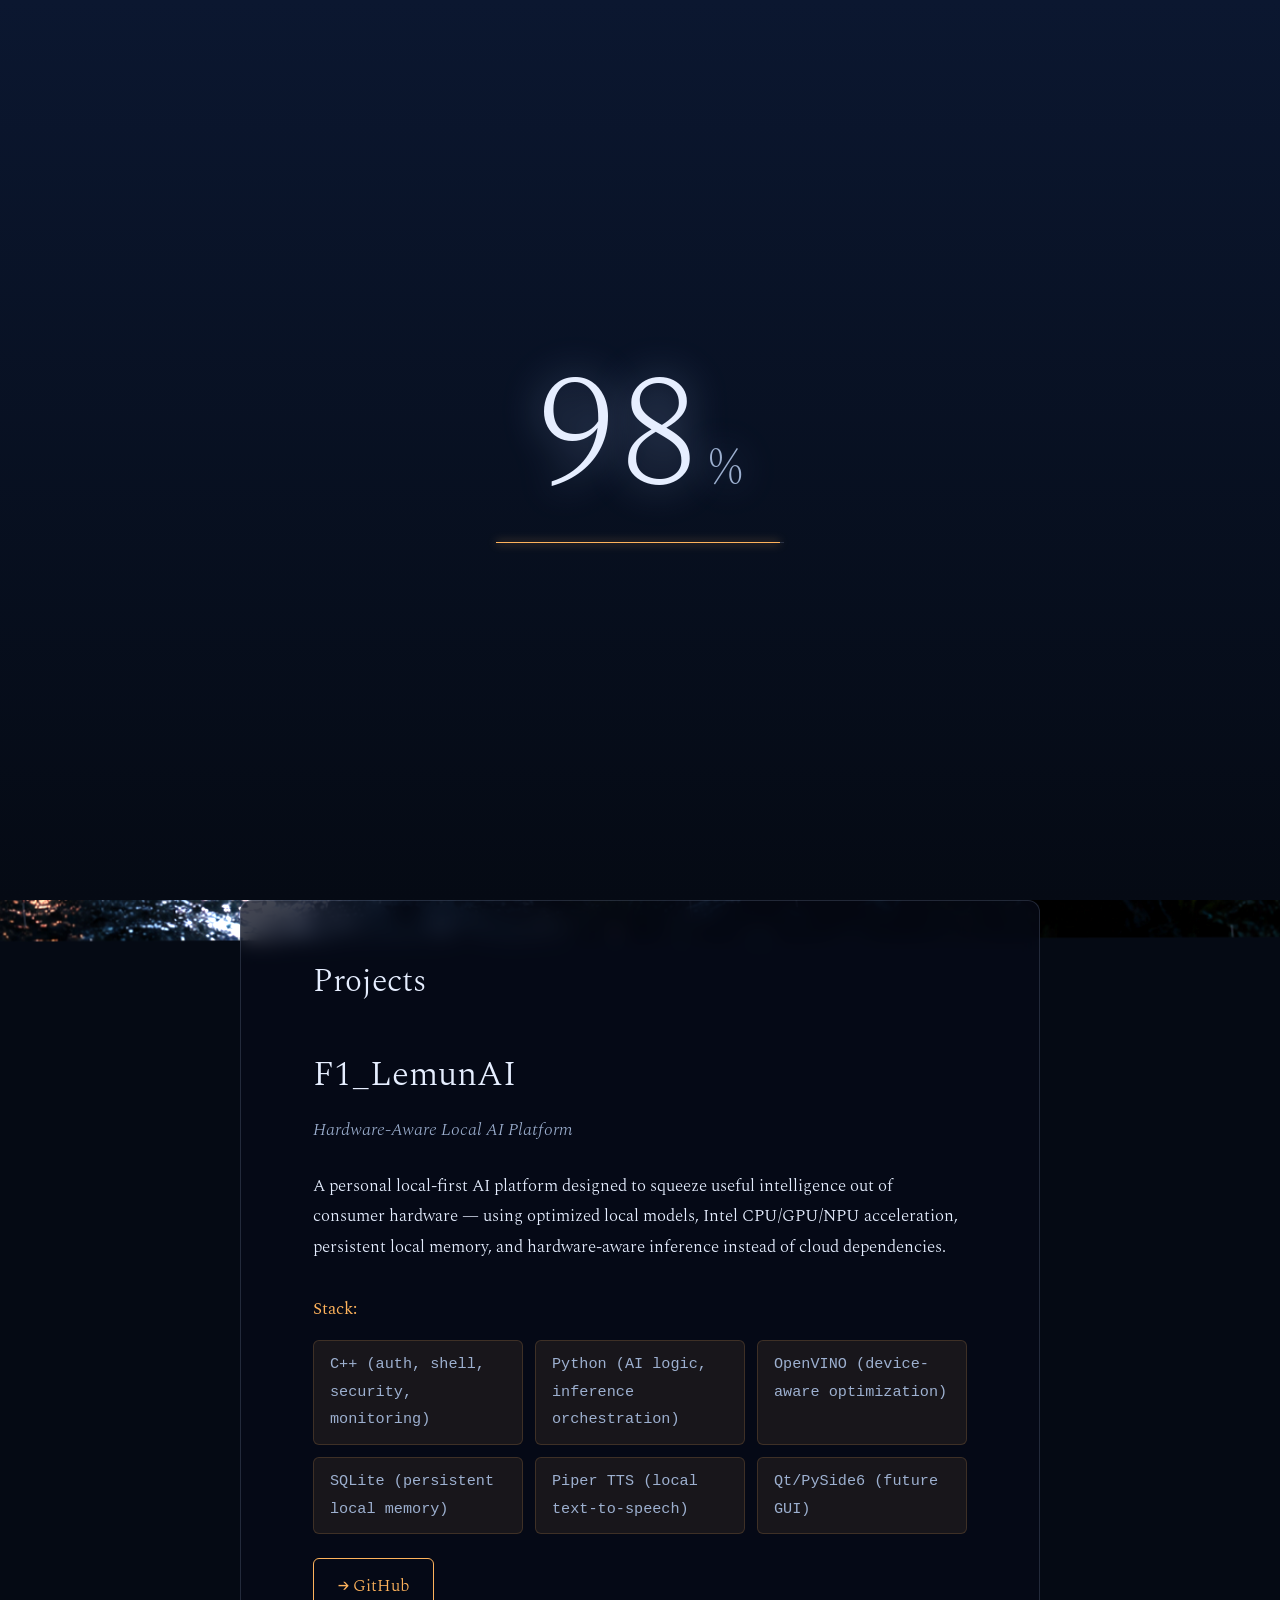
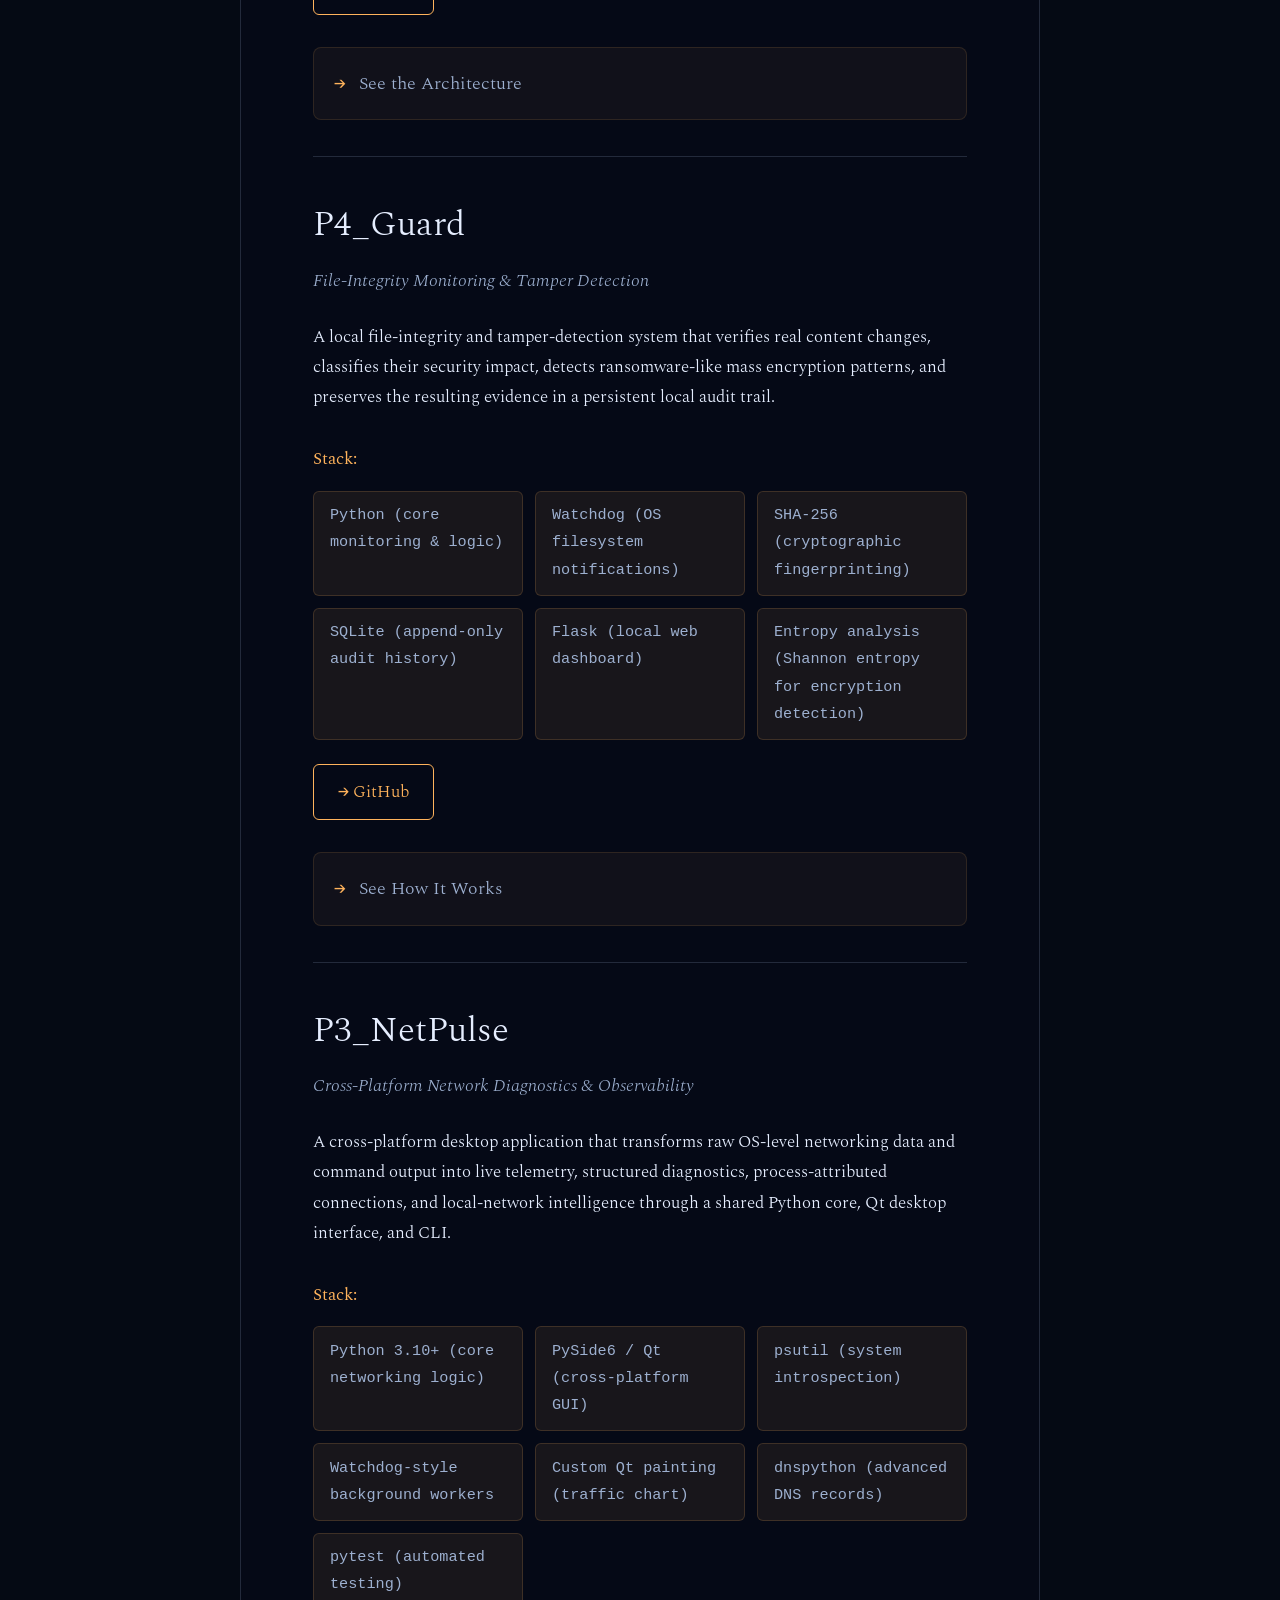
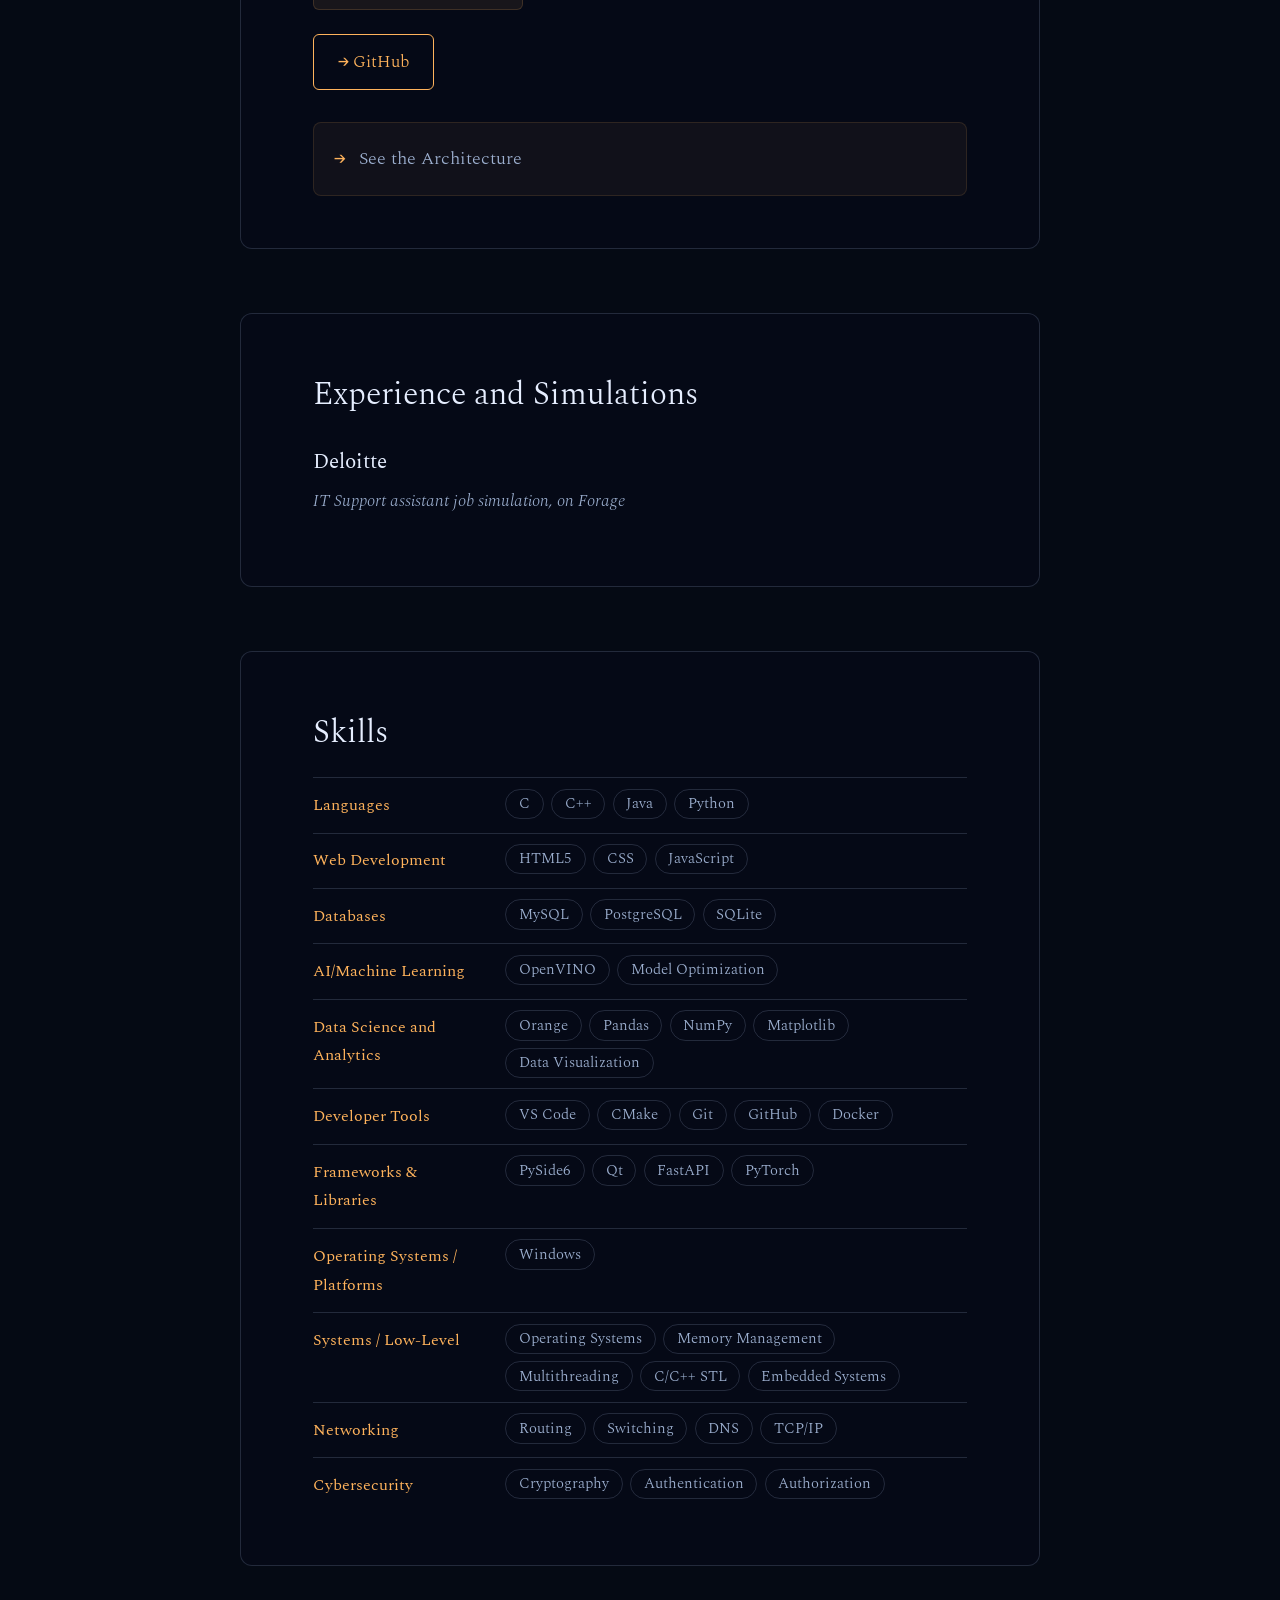
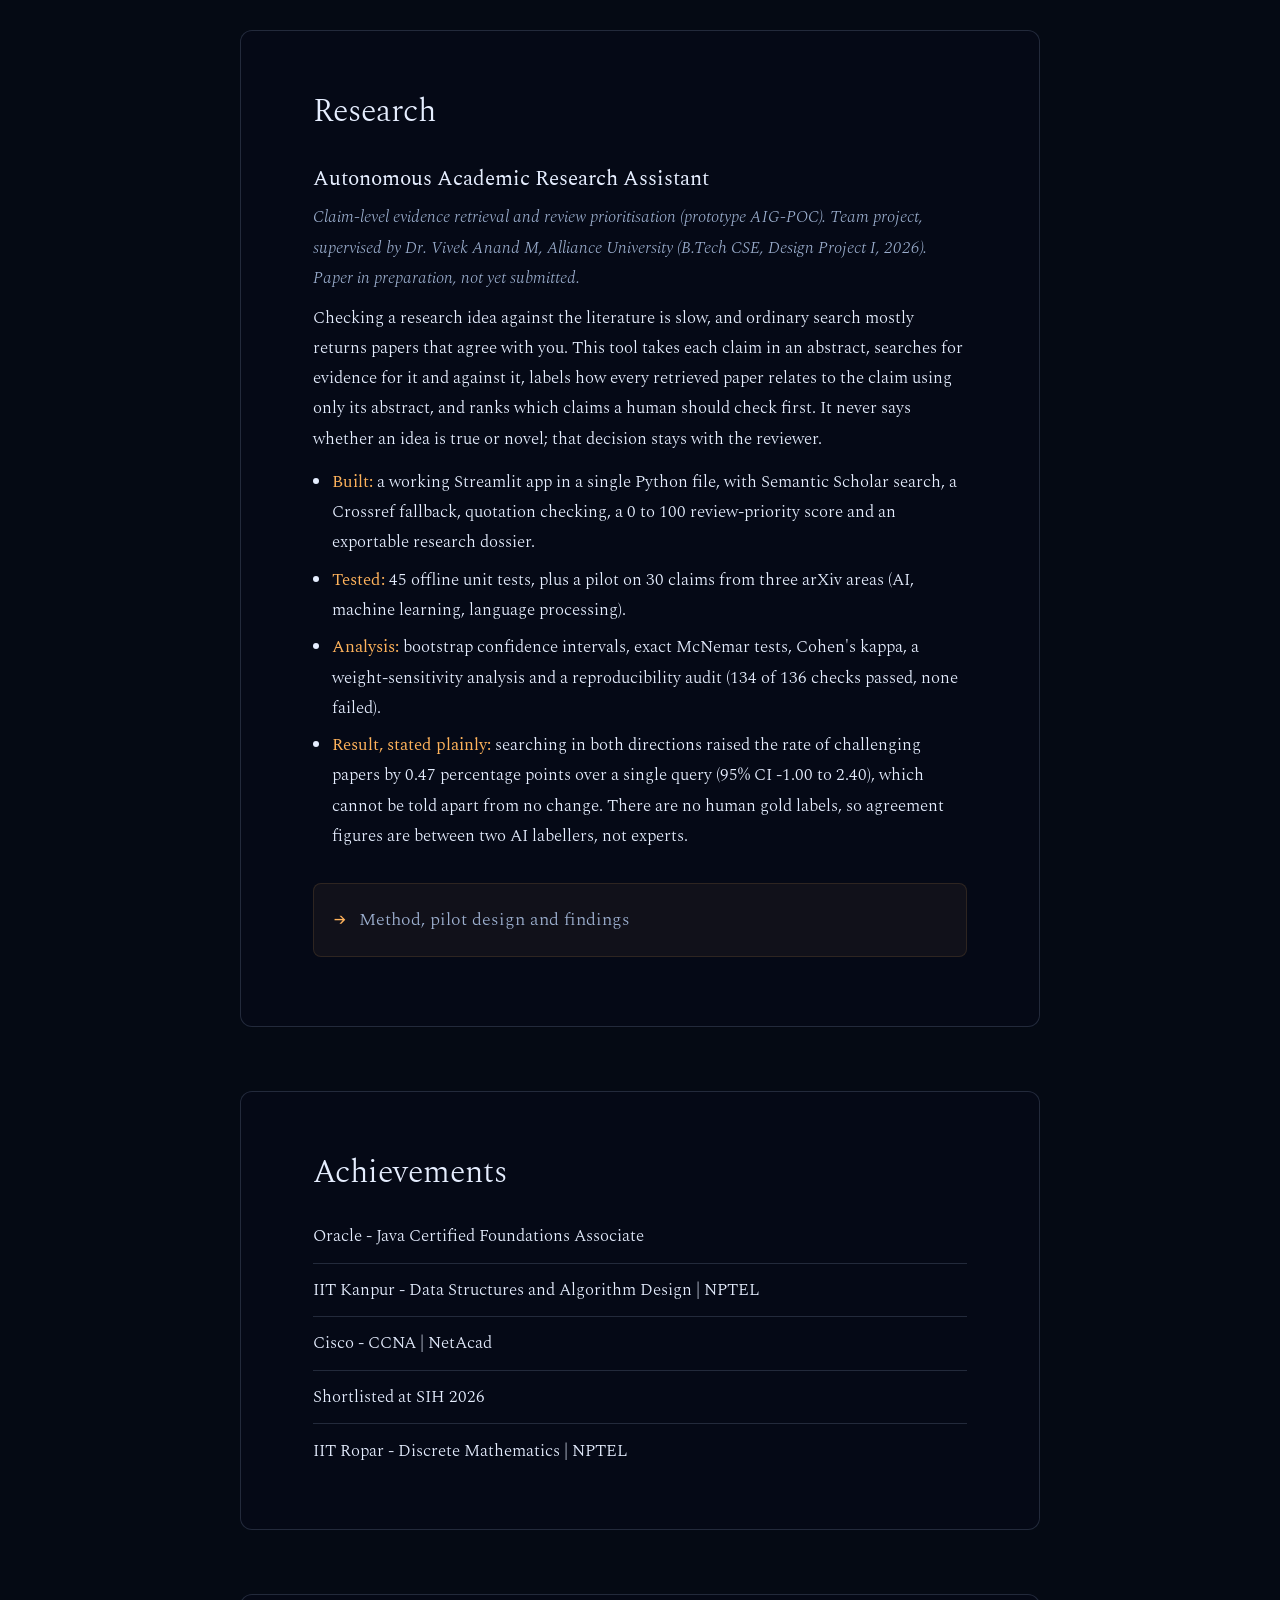
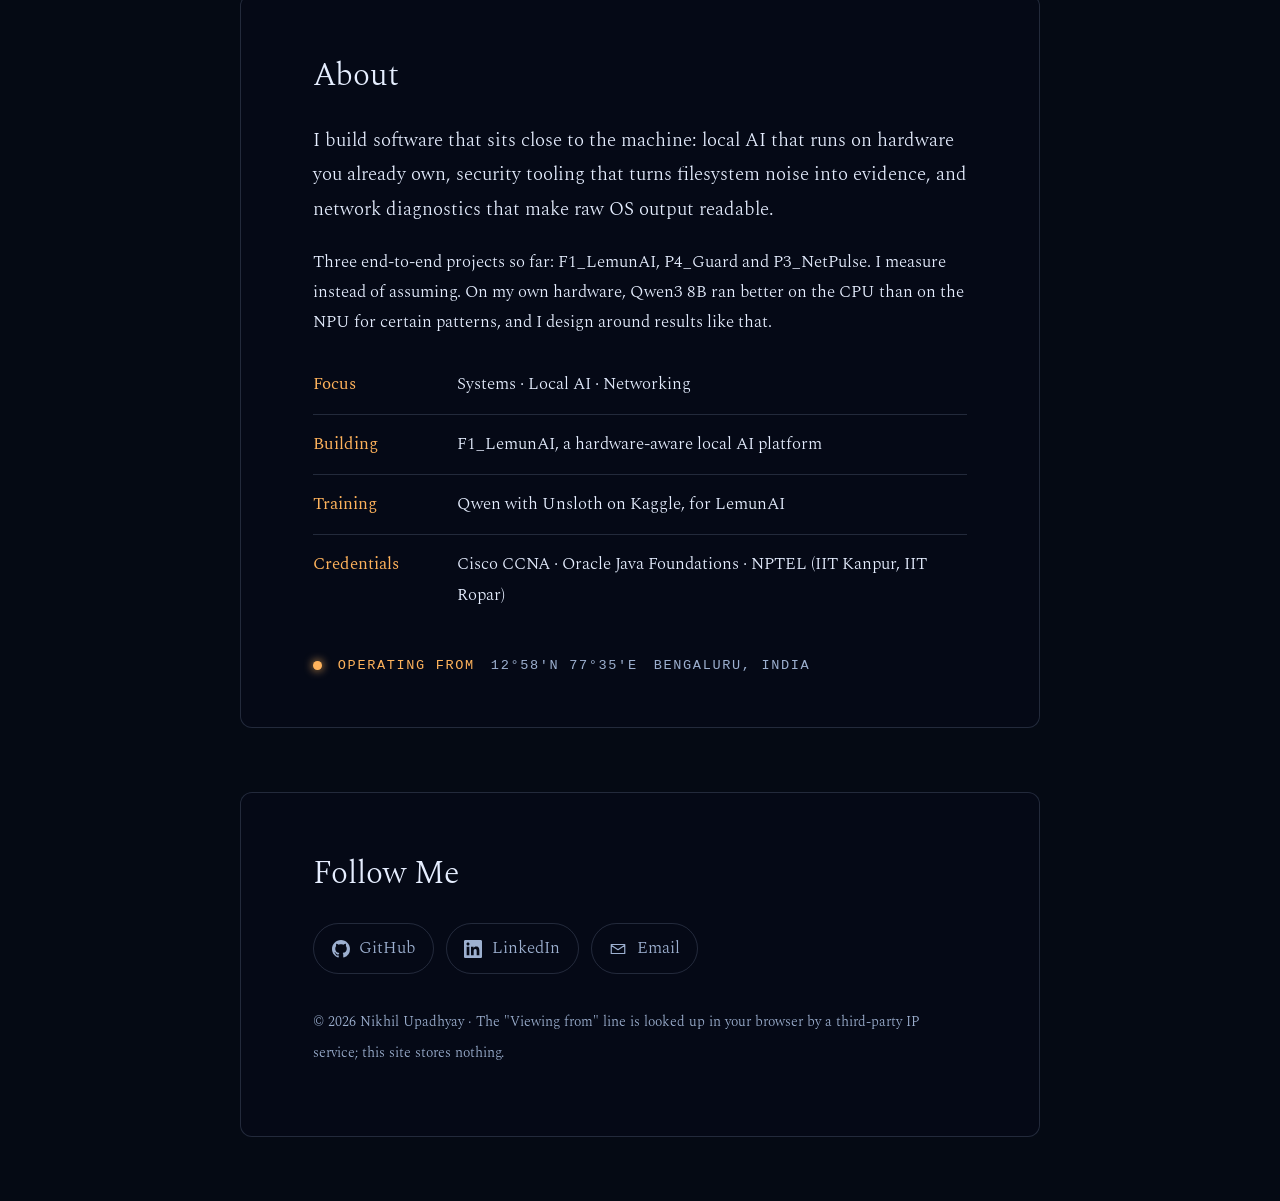
==== commit 6a251bd6: "Update Follow me Links" ====
--- a/Local/index.html
+++ b/Local/index.html
@@ -778,12 +778,12 @@
                         <path
                             d="M8 0C3.58 0 0 3.58 0 8c0 3.54 2.29 6.53 5.47 7.59.4.07.55-.17.55-.38 0-.19-.01-.82-.01-1.49-2.01.37-2.53-.49-2.69-.94-.09-.23-.48-.94-.82-1.13-.28-.15-.68-.52-.01-.53.63-.01 1.08.58 1.23.82.72 1.21 1.87.87 2.33.66.07-.52.28-.87.51-1.07-1.78-.2-3.64-.89-3.64-3.95 0-.87.31-1.59.82-2.15-.08-.2-.36-1.02.08-2.12 0 0 .67-.21 2.2.82.64-.18 1.32-.27 2-.27.68 0 1.36.09 2 .27 1.53-1.04 2.2-.82 2.2-.82.44 1.1.16 1.92.08 2.12.51.56.82 1.27.82 2.15 0 3.07-1.87 3.75-3.65 3.95.29.25.54.73.54 1.48 0 1.07-.01 1.93-.01 2.2 0 .21.15.46.55.38A8.013 8.013 0 0016 8c0-4.42-3.58-8-8-8z" />
                     </svg>GitHub</a></li>
-            <li><a href="https://www.linkedin.com/in/yourname" target="_blank" rel="noopener"><svg viewBox="0 0 24 24"
+            <li><a href="https://www.linkedin.com/in/nikhil-upadhyay-one-by-one/" target="_blank" rel="noopener"><svg viewBox="0 0 24 24"
                         aria-hidden="true">
                         <path
                             d="M20.447 20.452h-3.554v-5.569c0-1.328-.027-3.037-1.852-3.037-1.853 0-2.136 1.445-2.136 2.939v5.667H9.351V9h3.414v1.561h.046c.477-.9 1.637-1.85 3.37-1.85 3.601 0 4.267 2.37 4.267 5.455v6.286zM5.337 7.433c-1.144 0-2.063-.926-2.063-2.065 0-1.138.92-2.063 2.063-2.063 1.14 0 2.064.925 2.064 2.063 0 1.139-.925 2.065-2.064 2.065zm1.782 13.019H3.555V9h3.564v11.452zM22.225 0H1.771C.792 0 0 .774 0 1.729v20.542C0 23.227.792 24 1.771 24h20.451C23.2 24 24 23.227 24 22.271V1.729C24 .774 23.2 0 22.222 0h.003z" />
                     </svg>LinkedIn</a></li>
-            <li><a href="mailto:yourname@example.com"><svg class="stroke" viewBox="0 0 24 24" aria-hidden="true">
+            <li><a href="mailto:nikhilupadhyay.dev@gmail.com"><svg class="stroke" viewBox="0 0 24 24" aria-hidden="true">
                         <path d="M3 6h18v12H3zM3 7l9 6 9-6" />
                     </svg>Email</a></li>
         </ul>
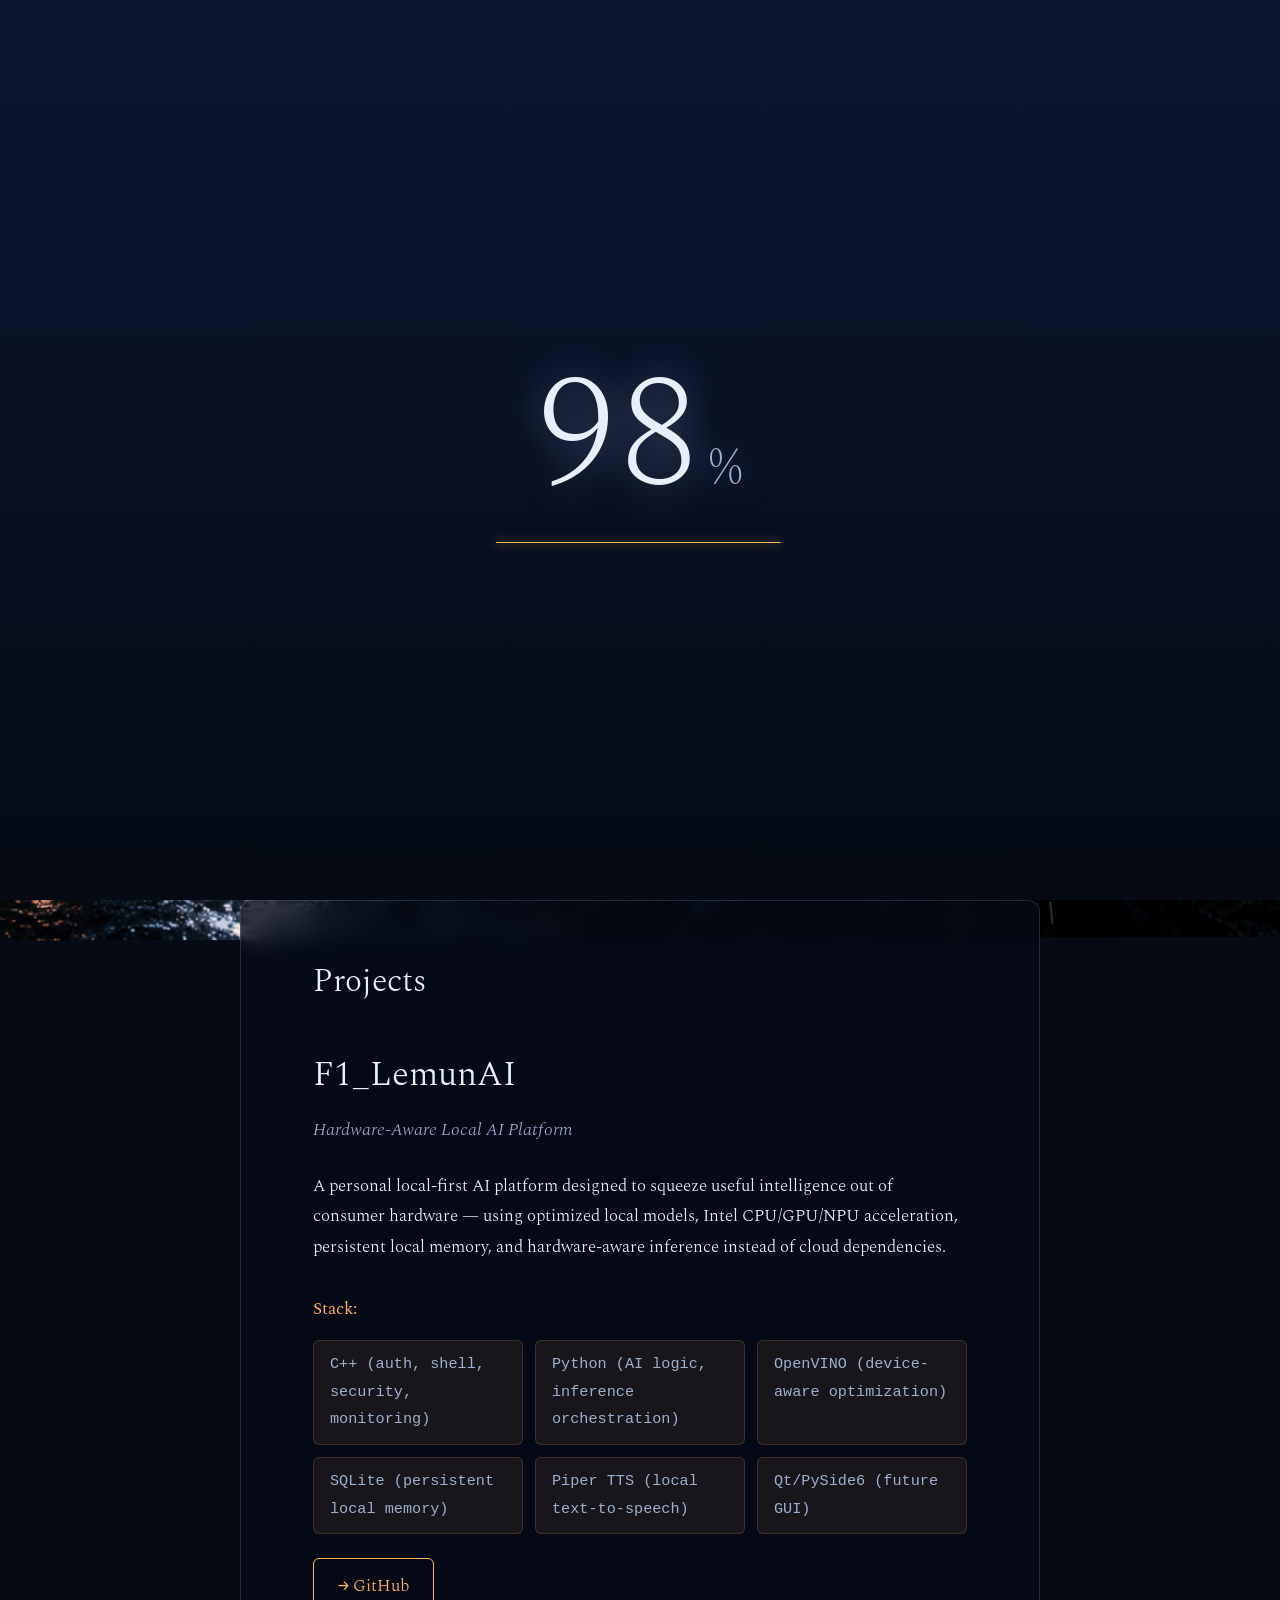
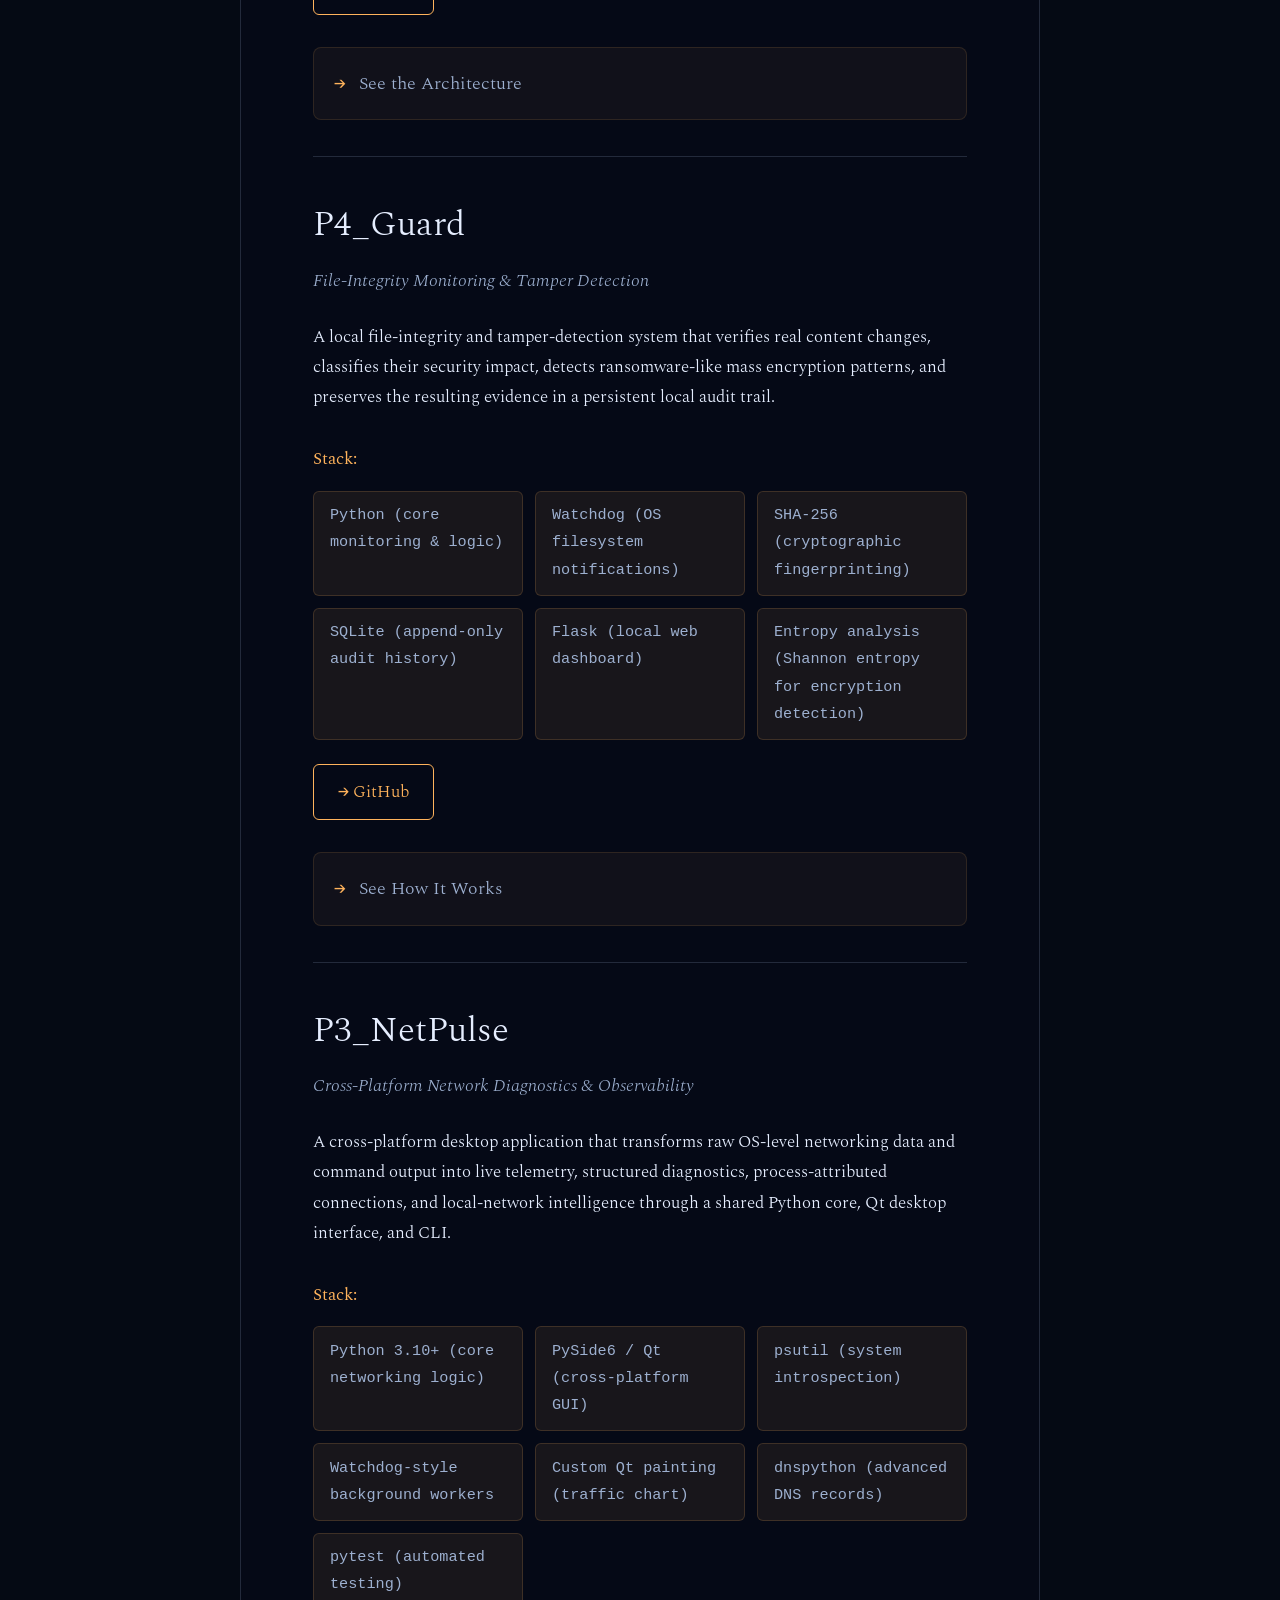
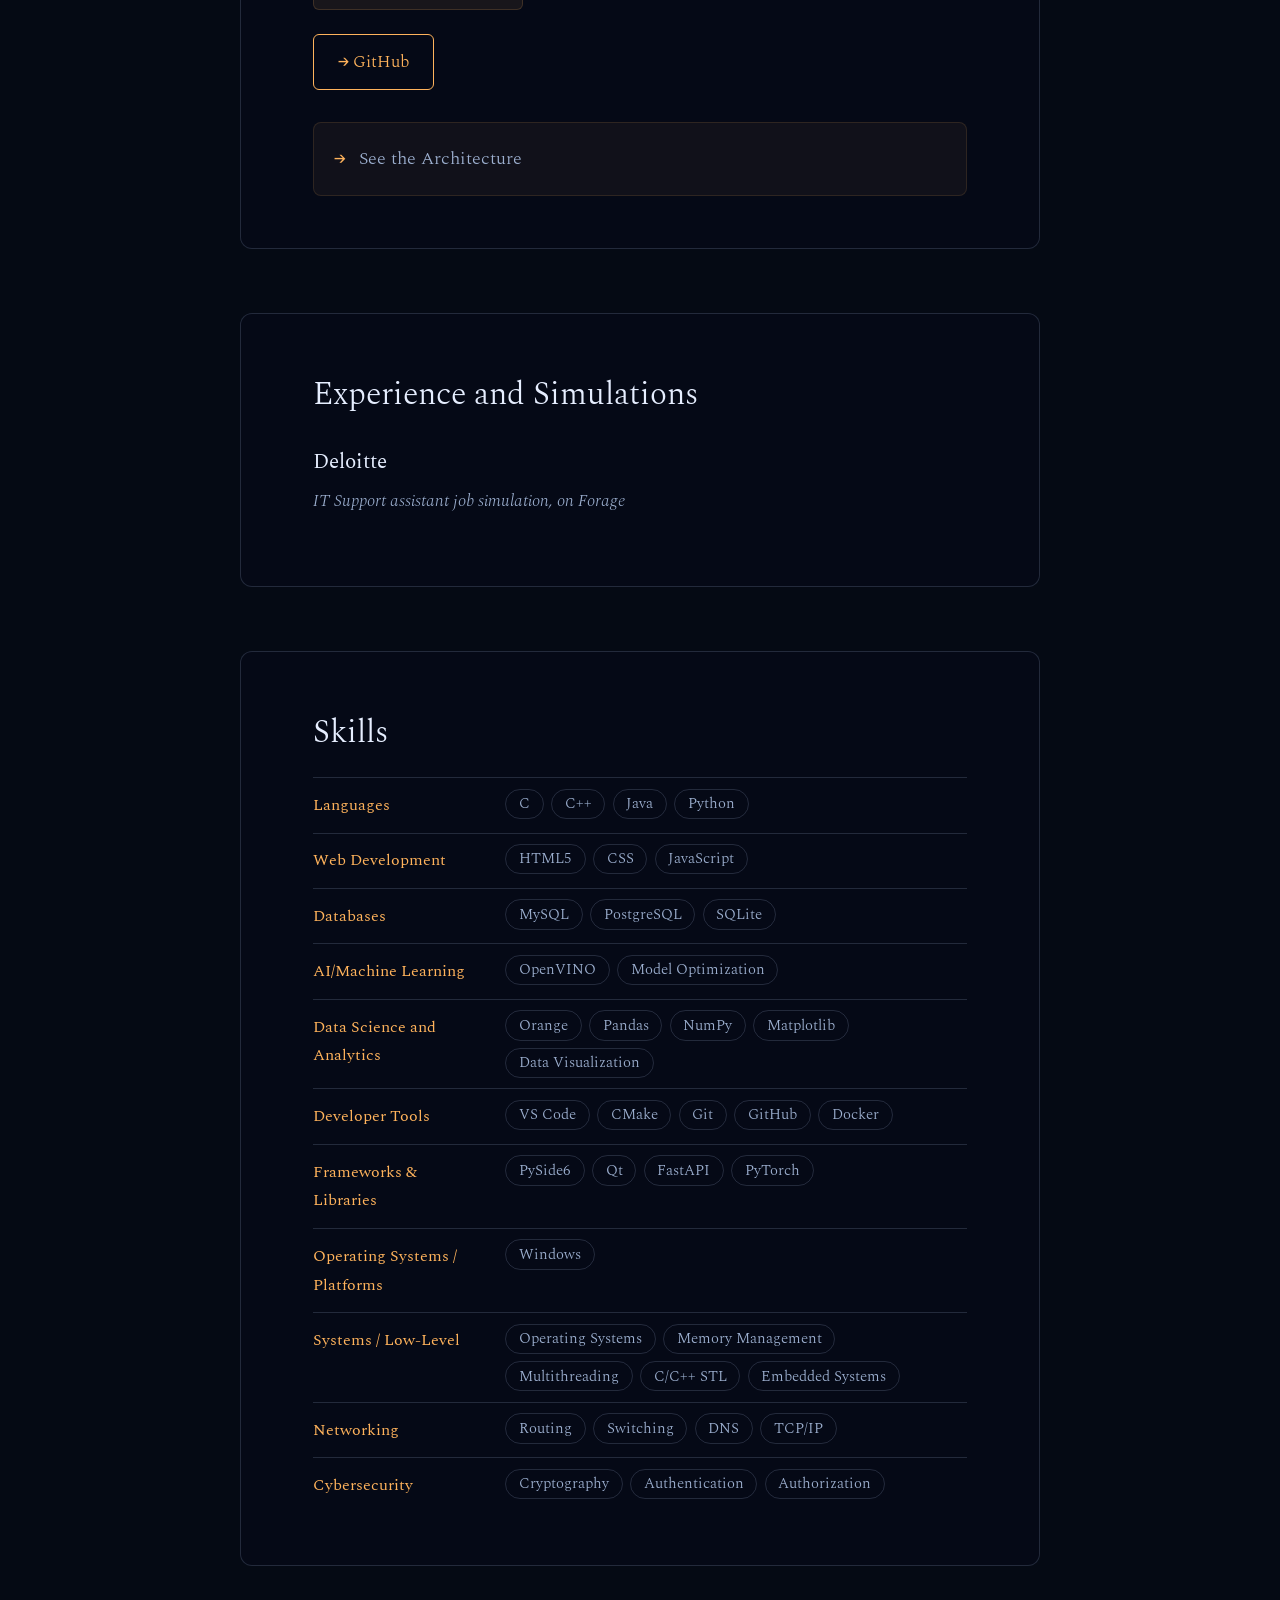
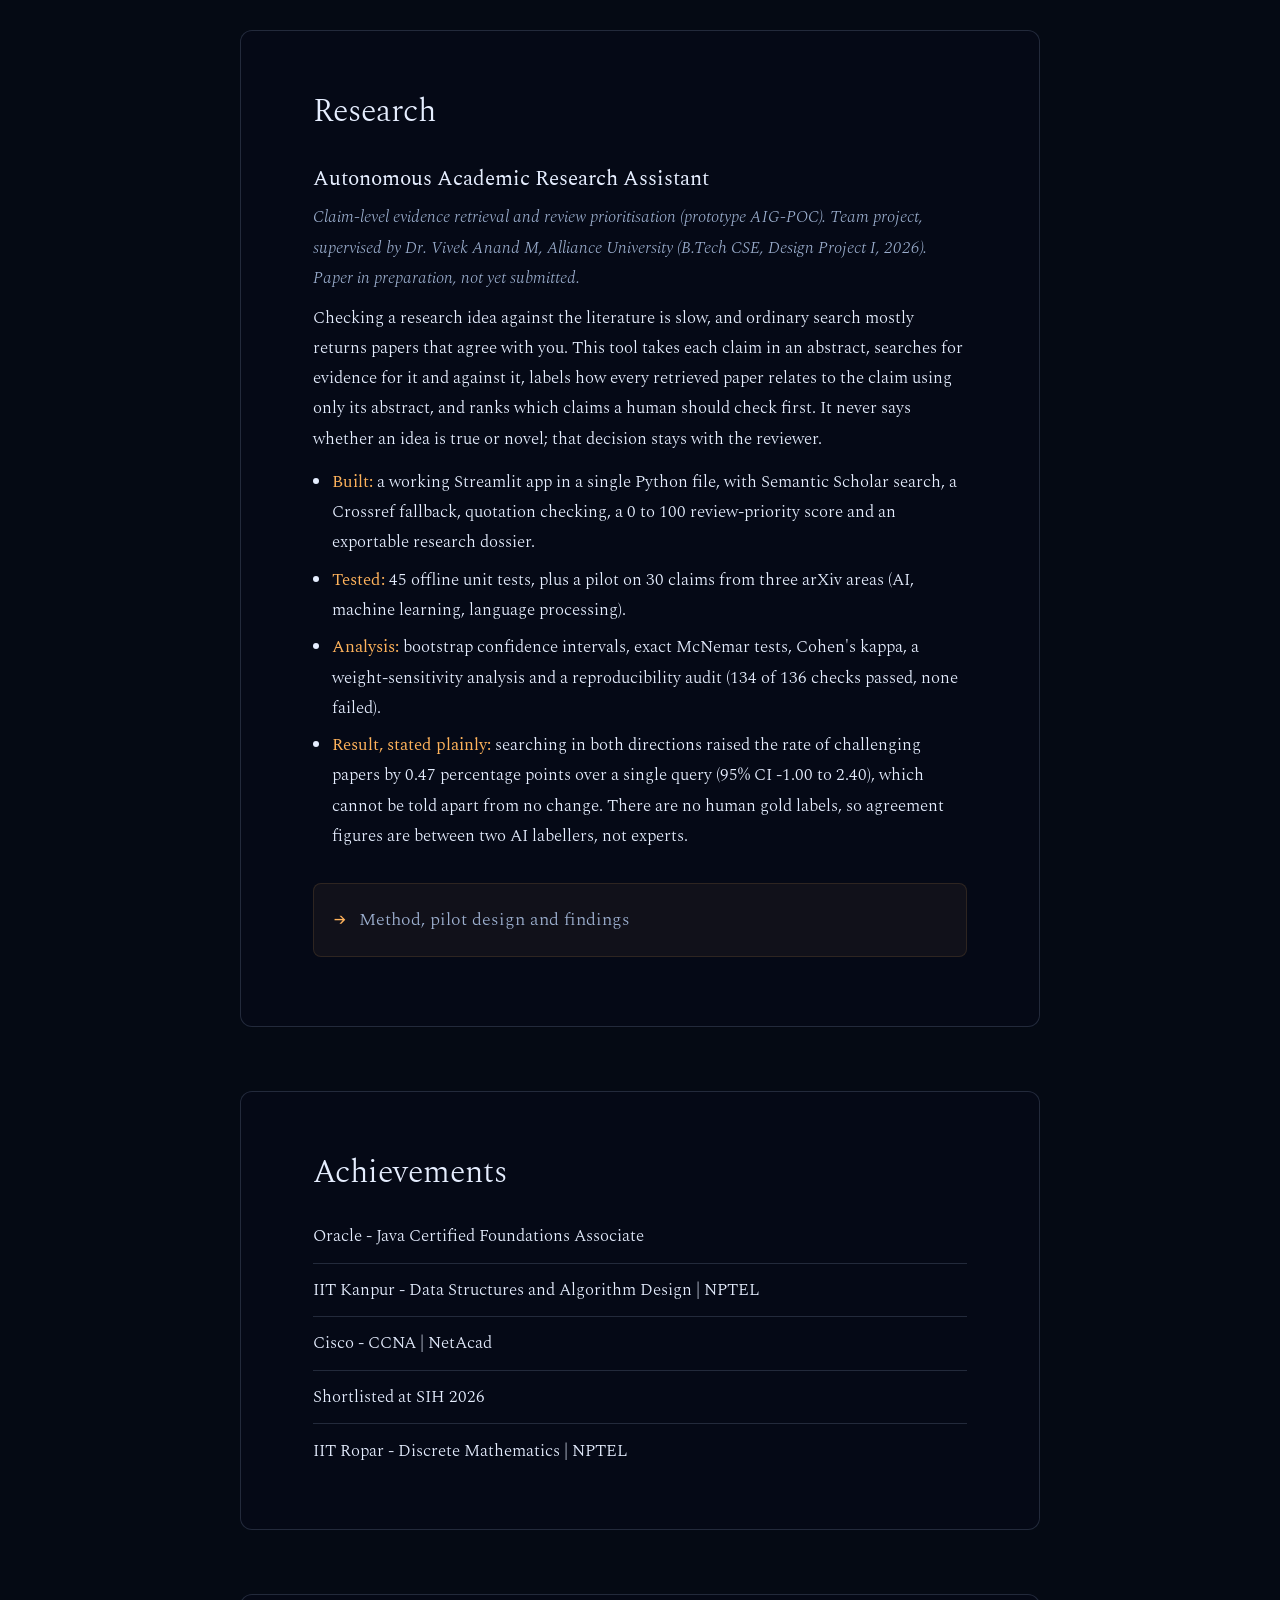
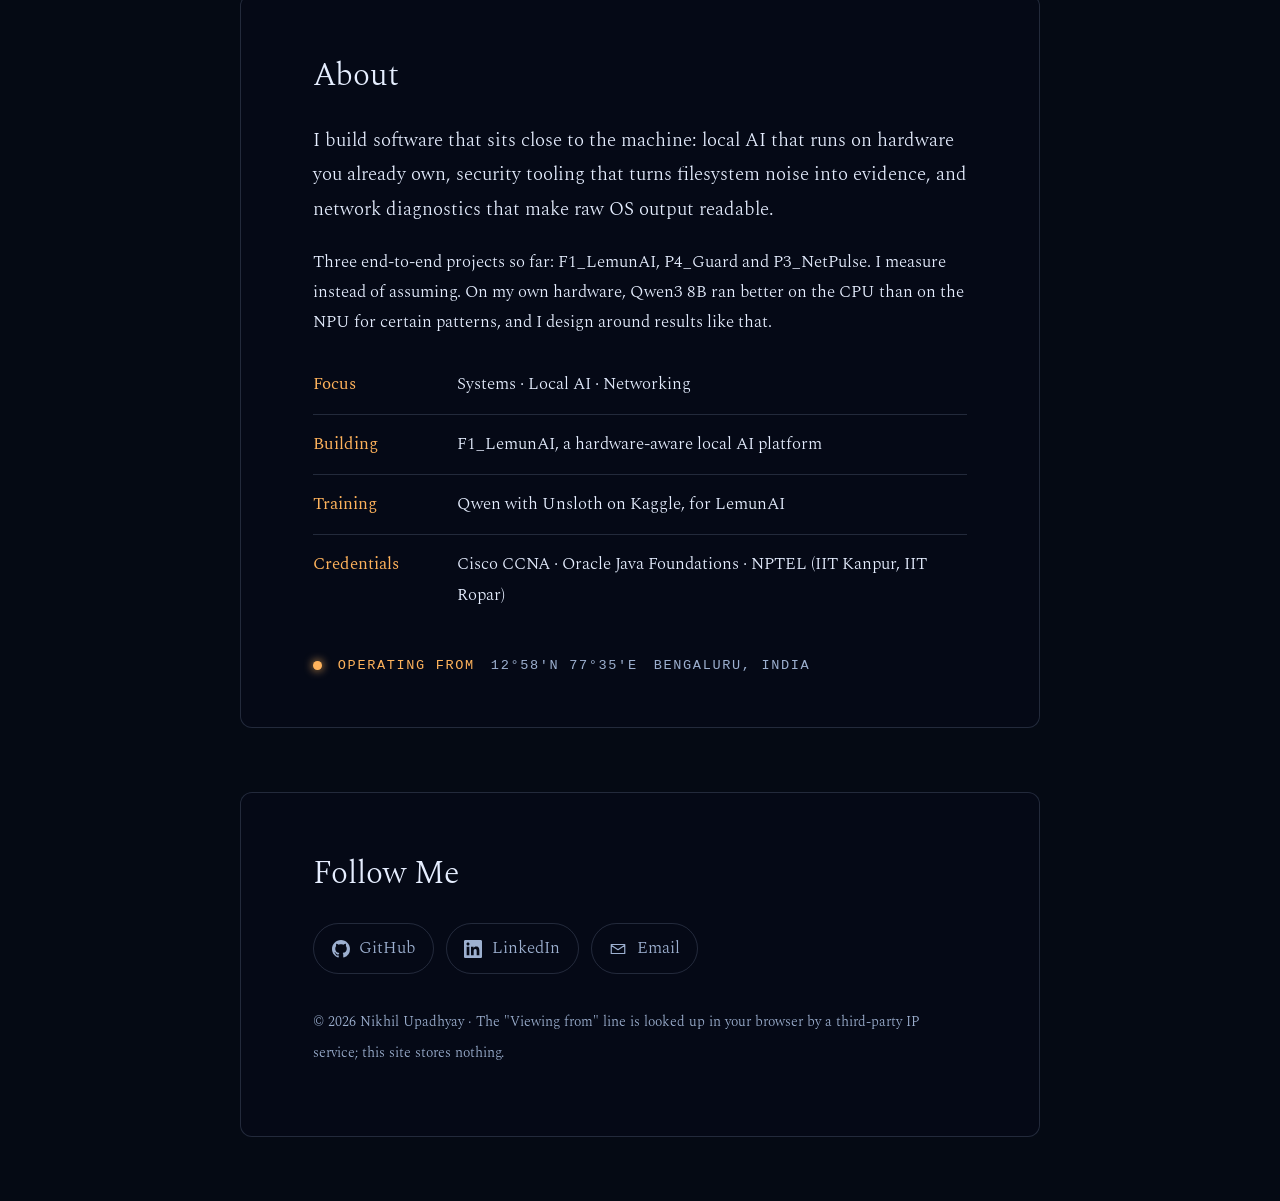
==== commit 8f3aa988: "Update Links" ====
--- a/Local/index.html
+++ b/Local/index.html
@@ -86,7 +86,7 @@
 
                     <!-- PASS 3 LINKS: the three project buttons point to your GitHub profile until you add each repo URL (old placeholders were github.com/yourname/lemunaiv, /p4guard, /p3netpulse) -->
                     <div class="project-links">
-                        <a href="https://github.com/nikhilupadhyay-one-by-one" class="btn-link" target="_blank">
+                        <a href="https://github.com/nikhilupadhyay-one-by-one/f1_LemunAI" class="btn-link" target="_blank">
                             → GitHub
                         </a>
                     </div>
@@ -176,7 +176,7 @@
                     </div>
 
                     <div class="project-links">
-                        <a href="https://github.com/nikhilupadhyay-one-by-one" class="btn-link" target="_blank">
+                        <a href="https://github.com/nikhilupadhyay-one-by-one/p4_Guard" class="btn-link" target="_blank">
                             → GitHub
                         </a>
                     </div>
@@ -314,7 +314,7 @@
                     </div>
 
                     <div class="project-links">
-                        <a href="https://github.com/nikhilupadhyay-one-by-one" class="btn-link" target="_blank">
+                        <a href="https://github.com/nikhilupadhyay-one-by-one/p3_NetPulse" class="btn-link" target="_blank">
                             → GitHub
                         </a>
                     </div>
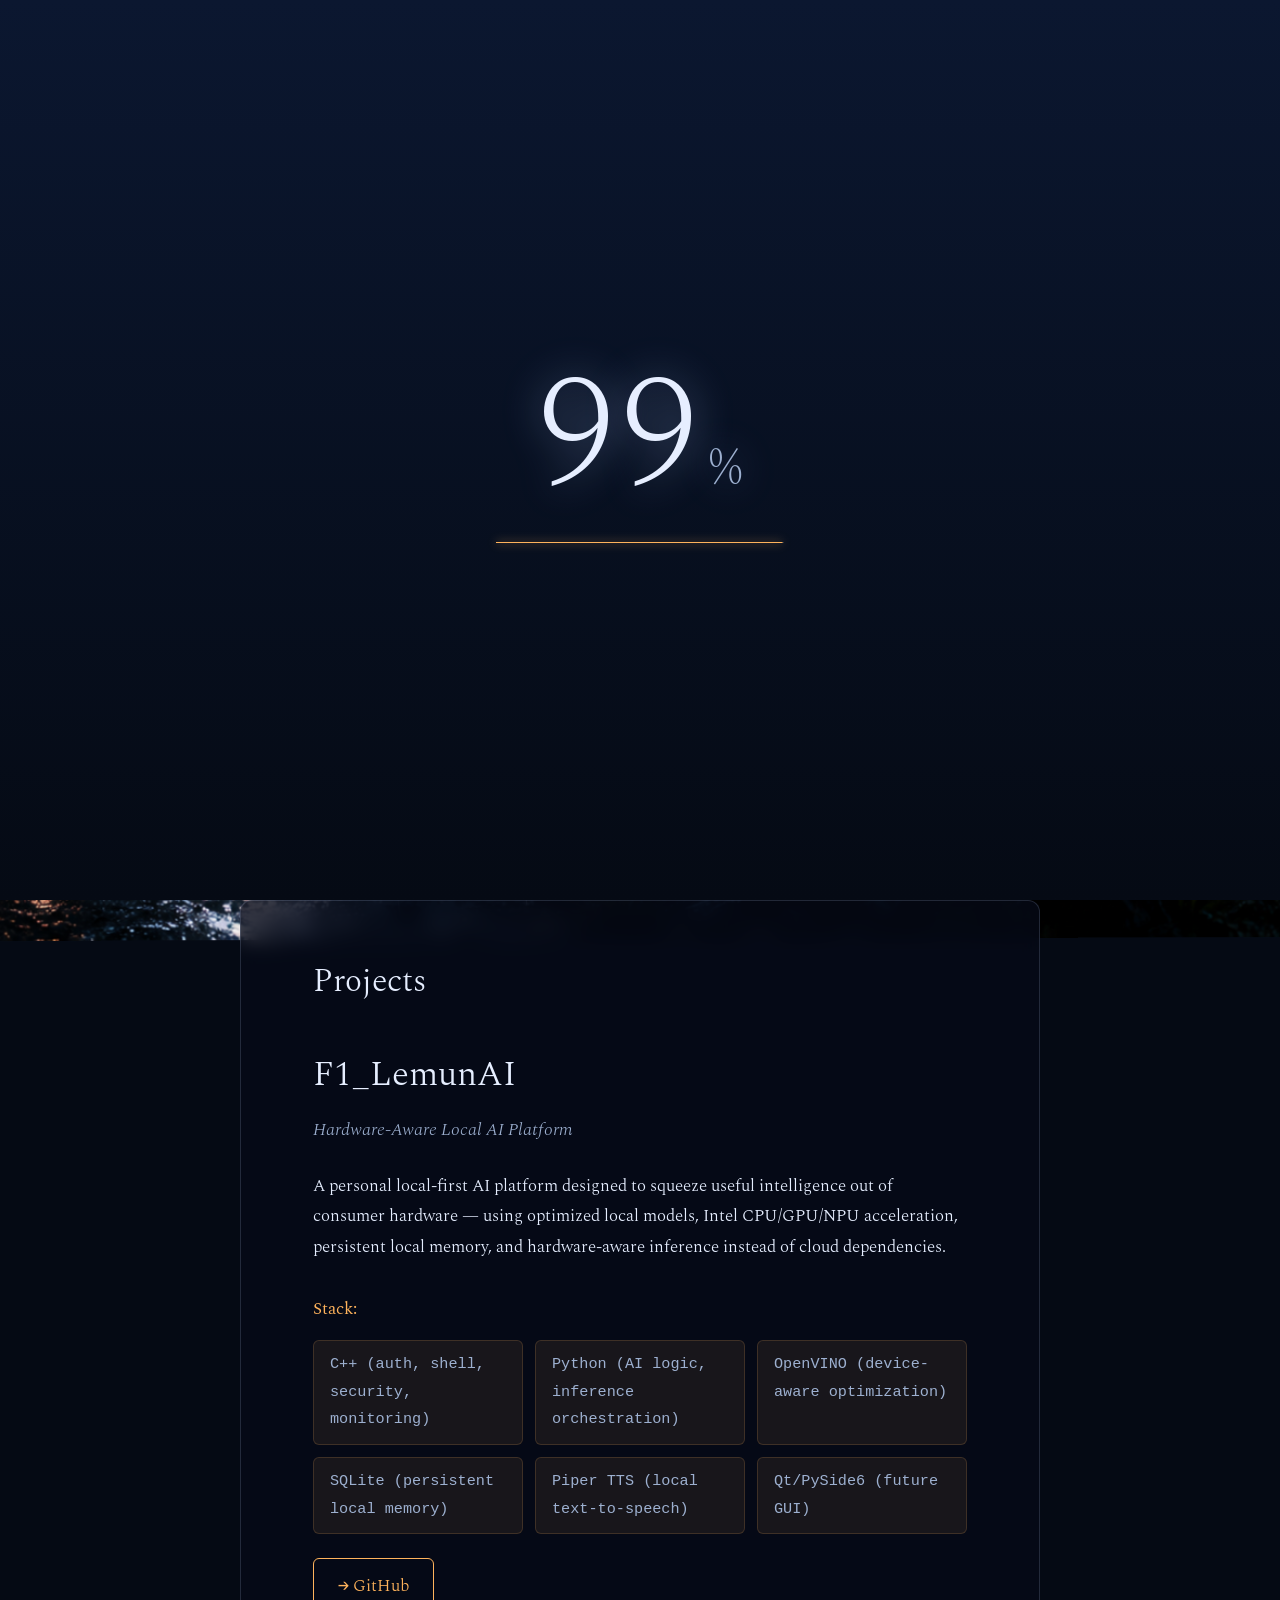
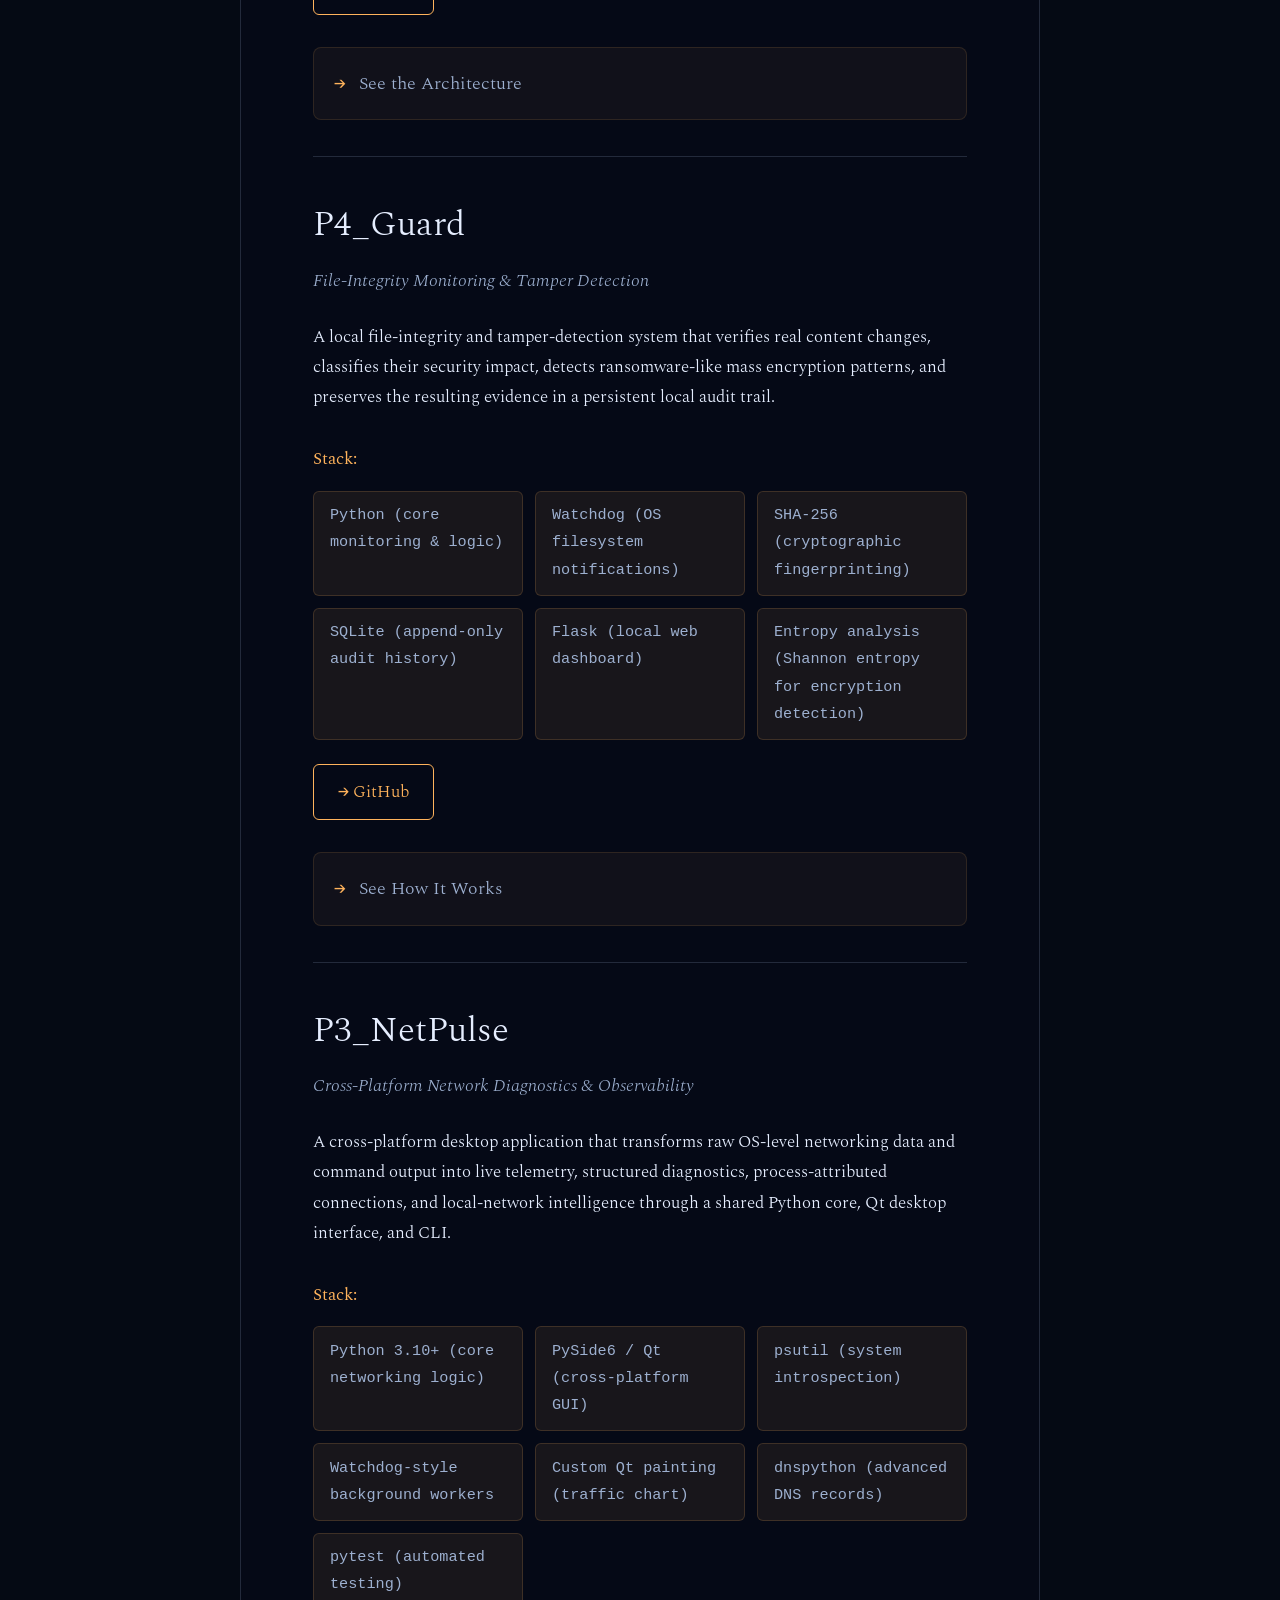
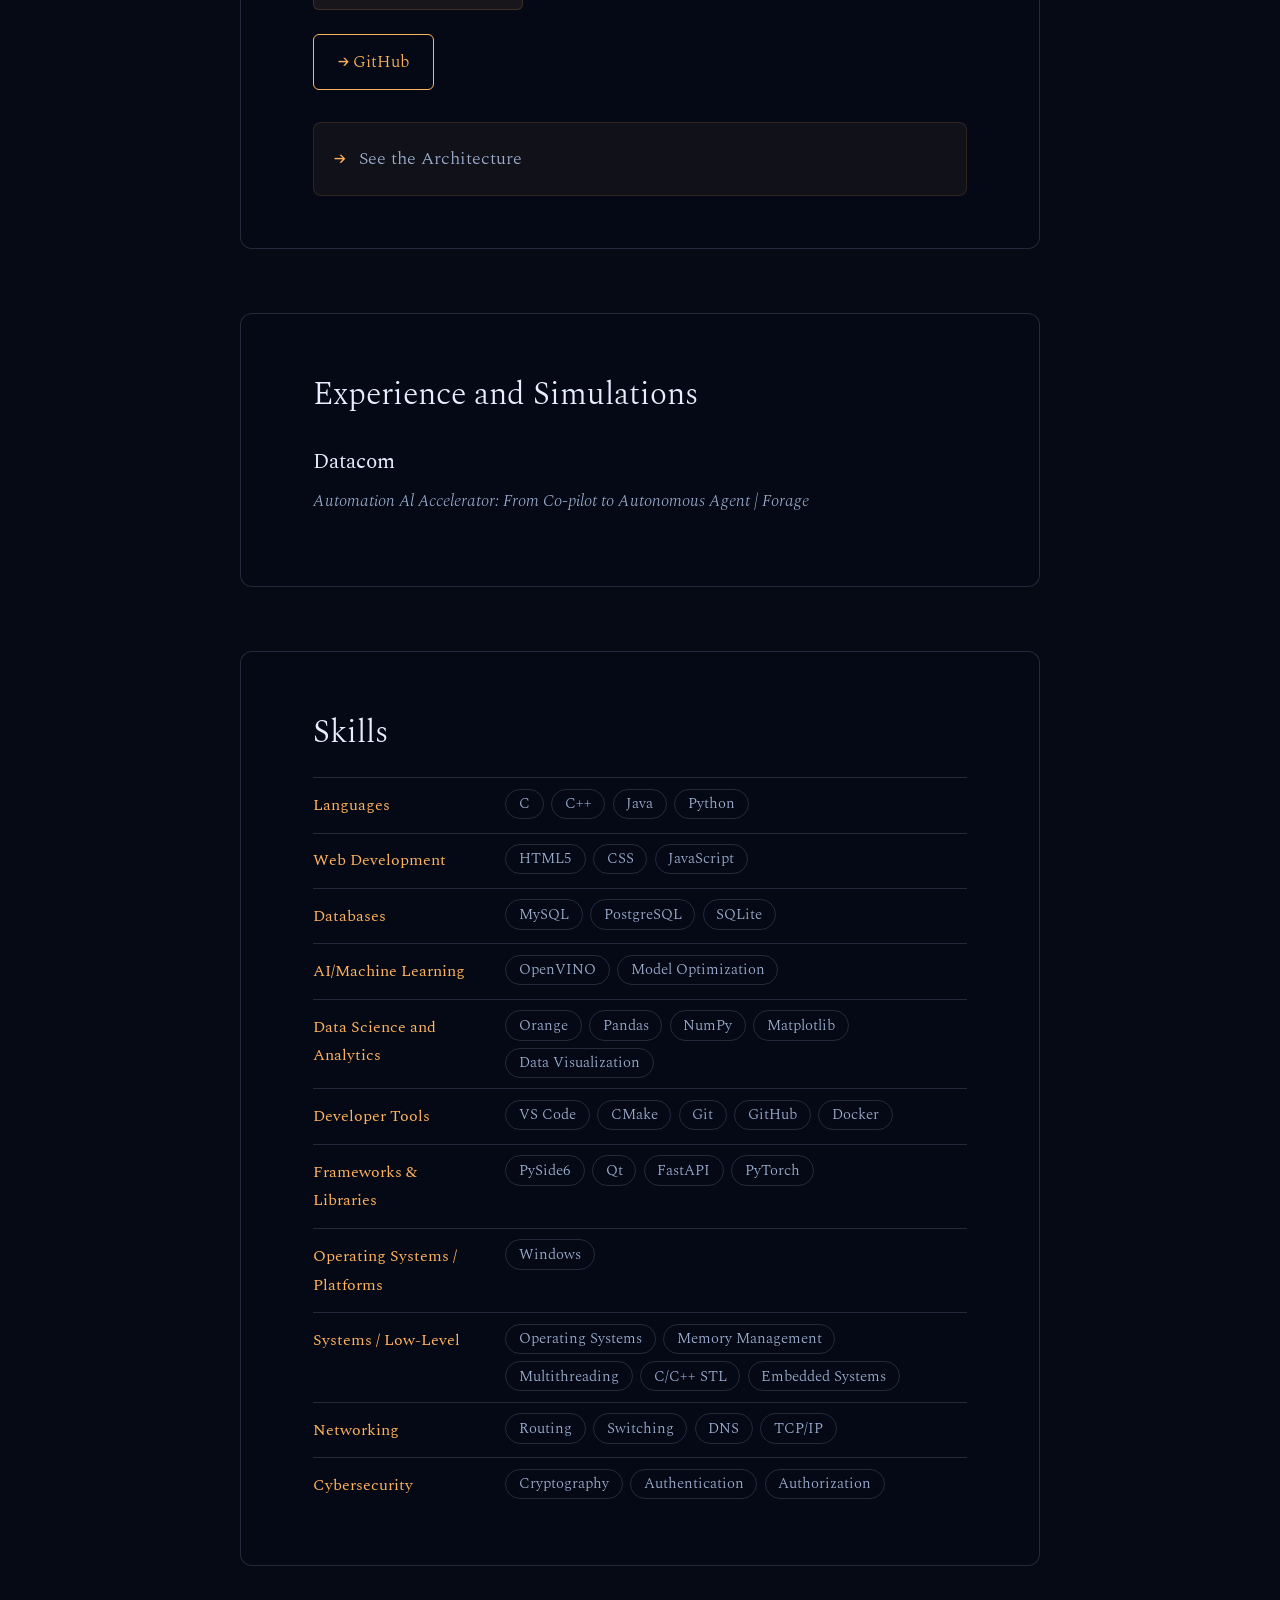
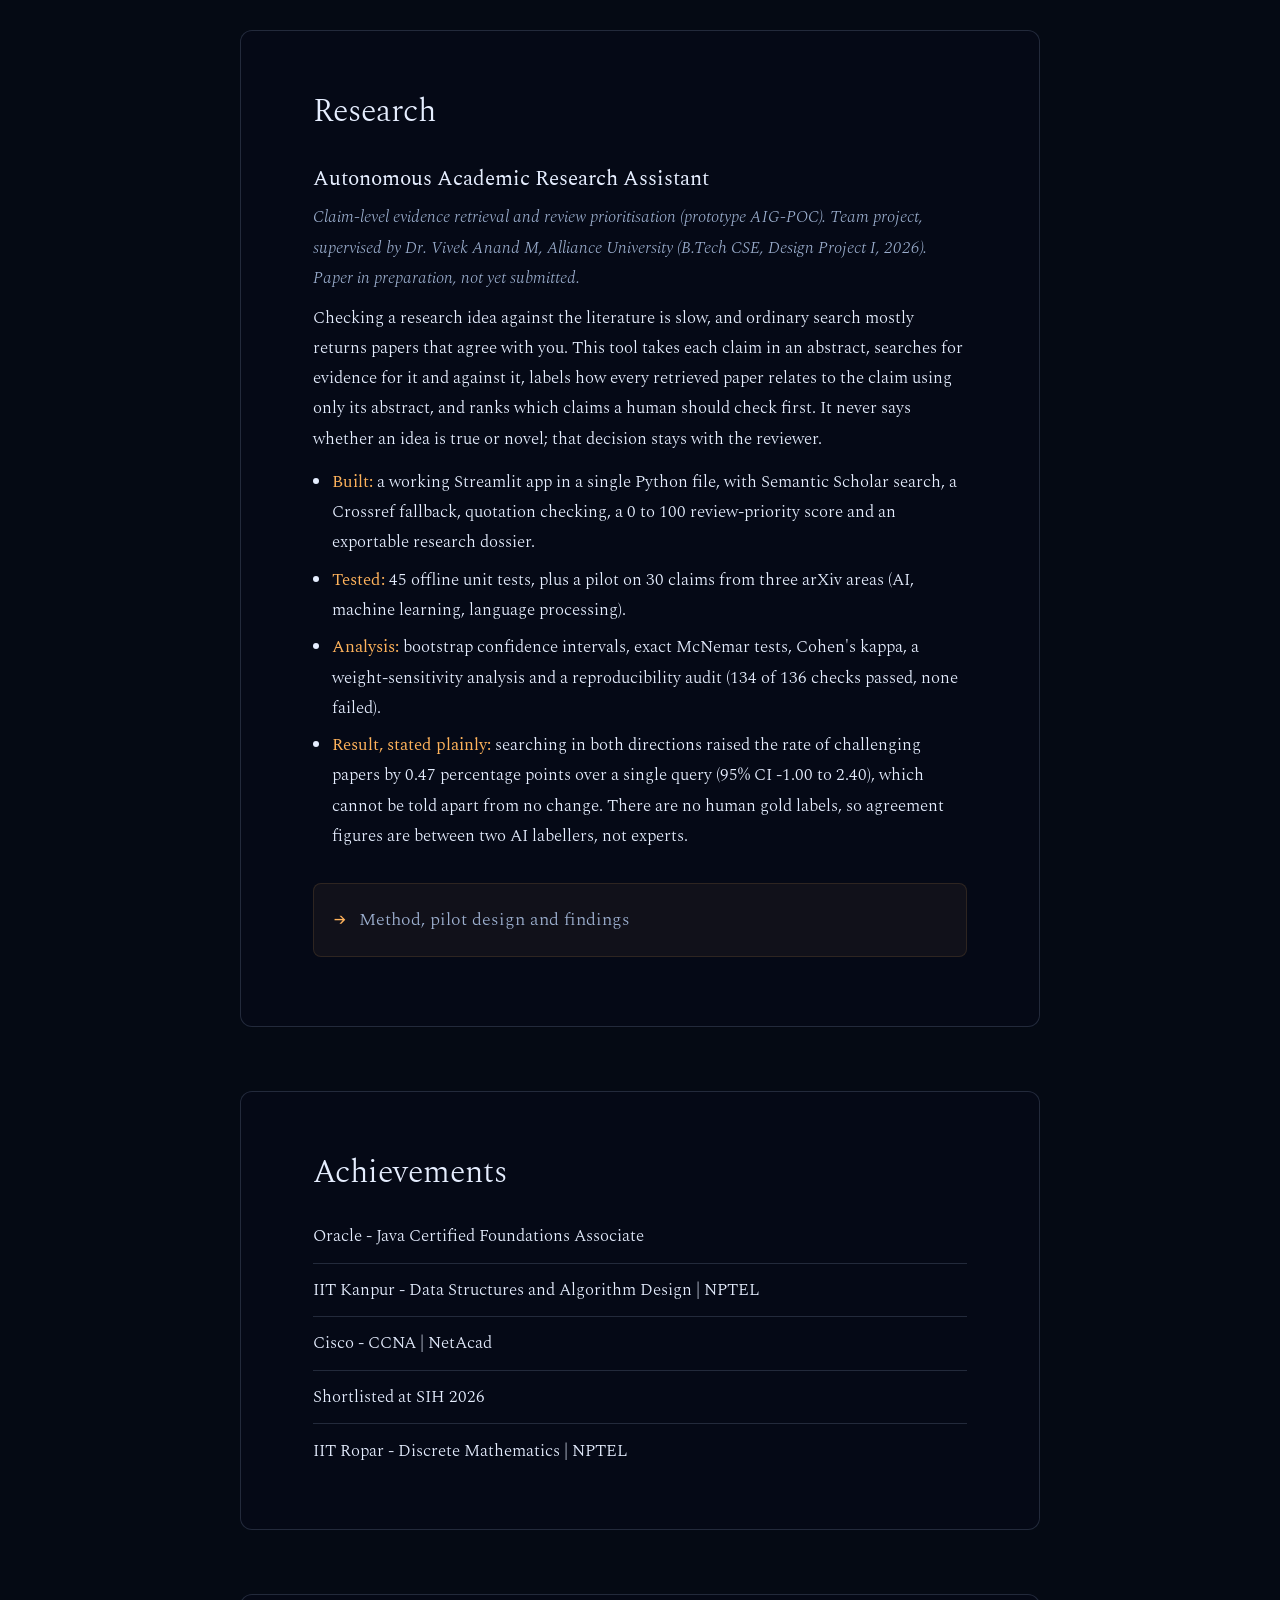
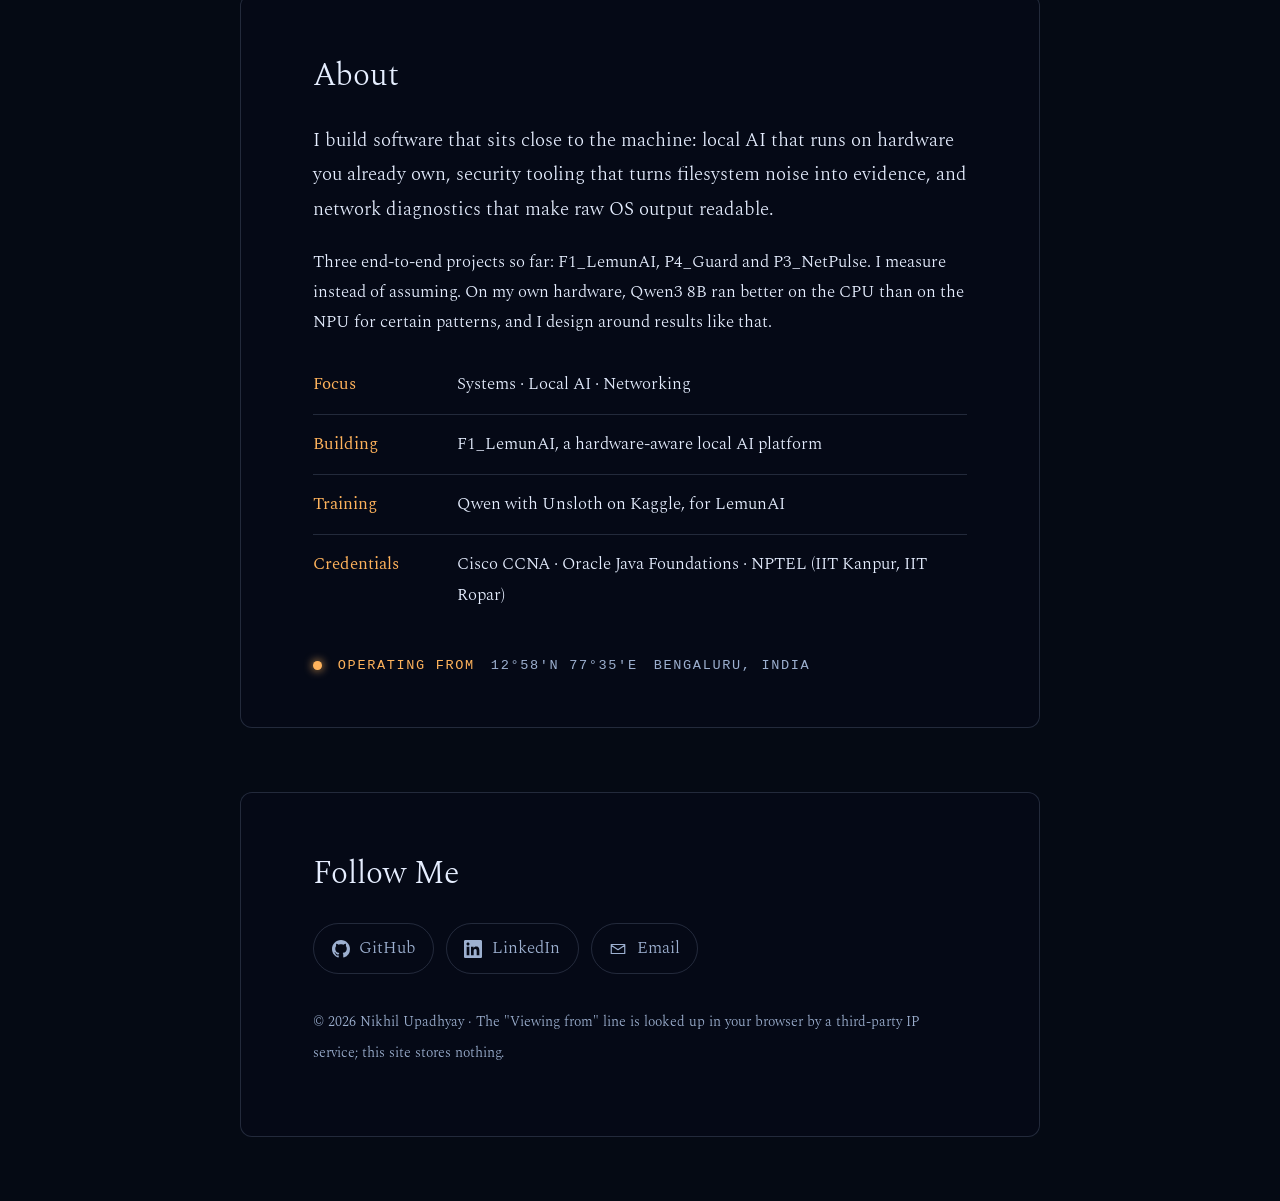
==== commit c3a2746d: "Update Forage" ====
--- a/Local/index.html
+++ b/Local/index.html
@@ -560,8 +560,8 @@
             <!-- <p>Deloitte - IT Support assistant | Forage</p> -->
             <!-- PASS 3 - EXPERIENCE: to add an entry, copy one <article class="entry"> block, paste it below and edit the copy. A Forage-style program keeps "job simulation" in the meta line; a real internship or job would say so instead. -->
             <article class="entry">
-                <h3>Deloitte</h3>
-                <p class="entry-meta">IT Support assistant job simulation, on Forage</p>
+                <h3>Datacom</h3>
+                <p class="entry-meta">Automation Al Accelerator: From Co-pilot to Autonomous Agent | Forage</p>
                 <!-- <p>One line on what you did and the result: tasks, tools, outcome.</p> -->
             </article>
         </section>
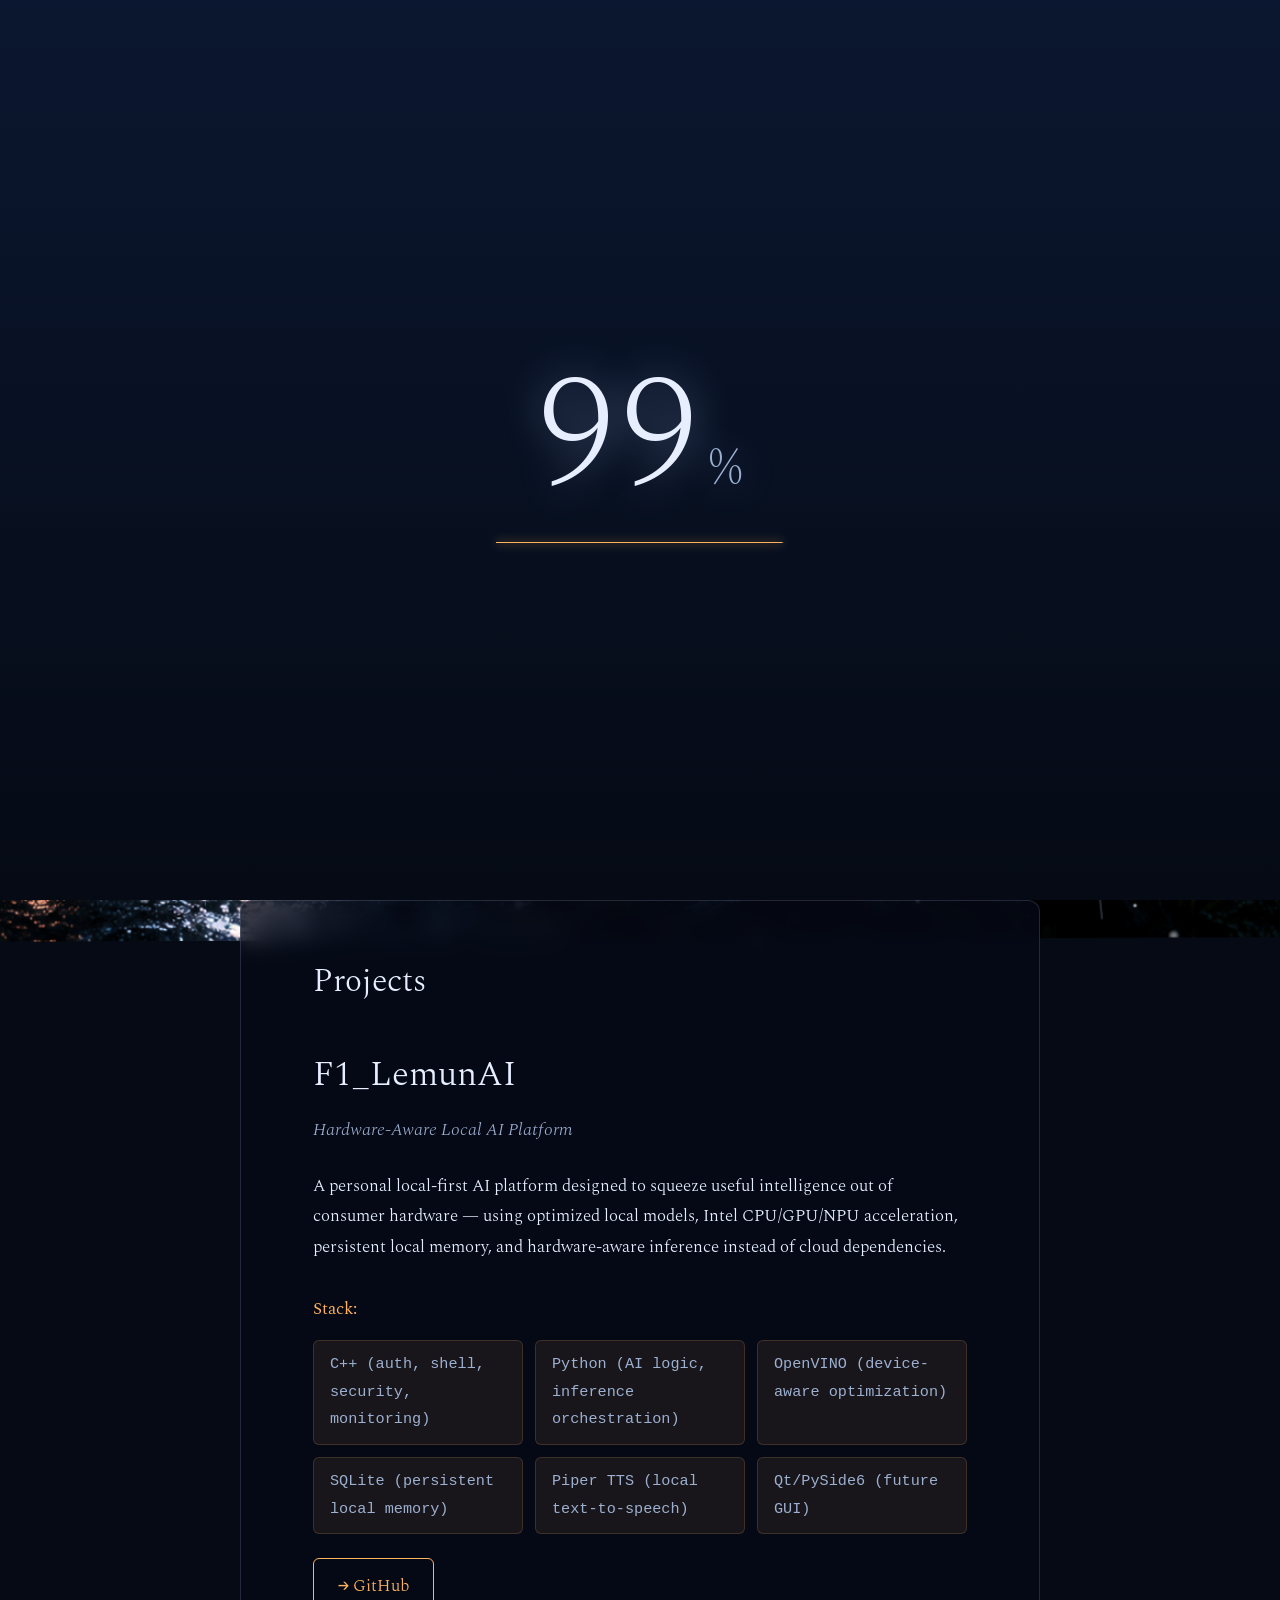
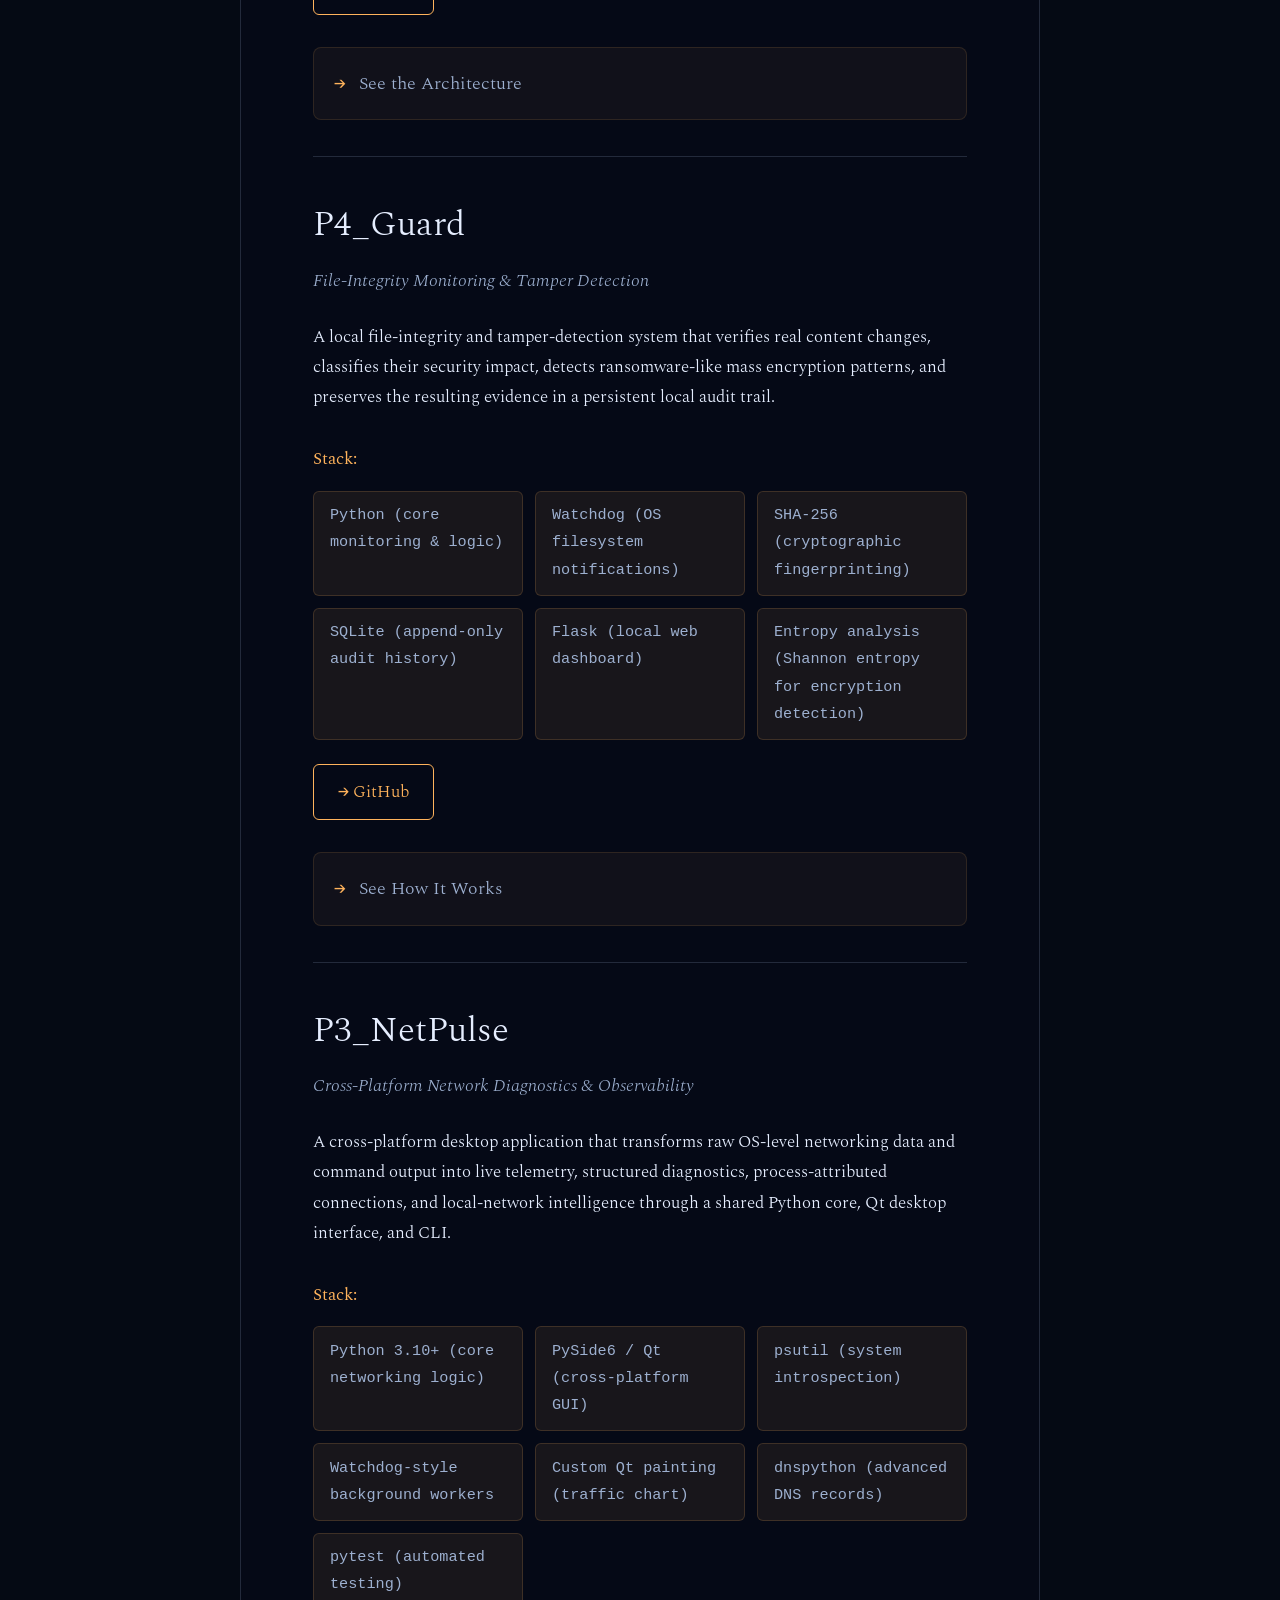
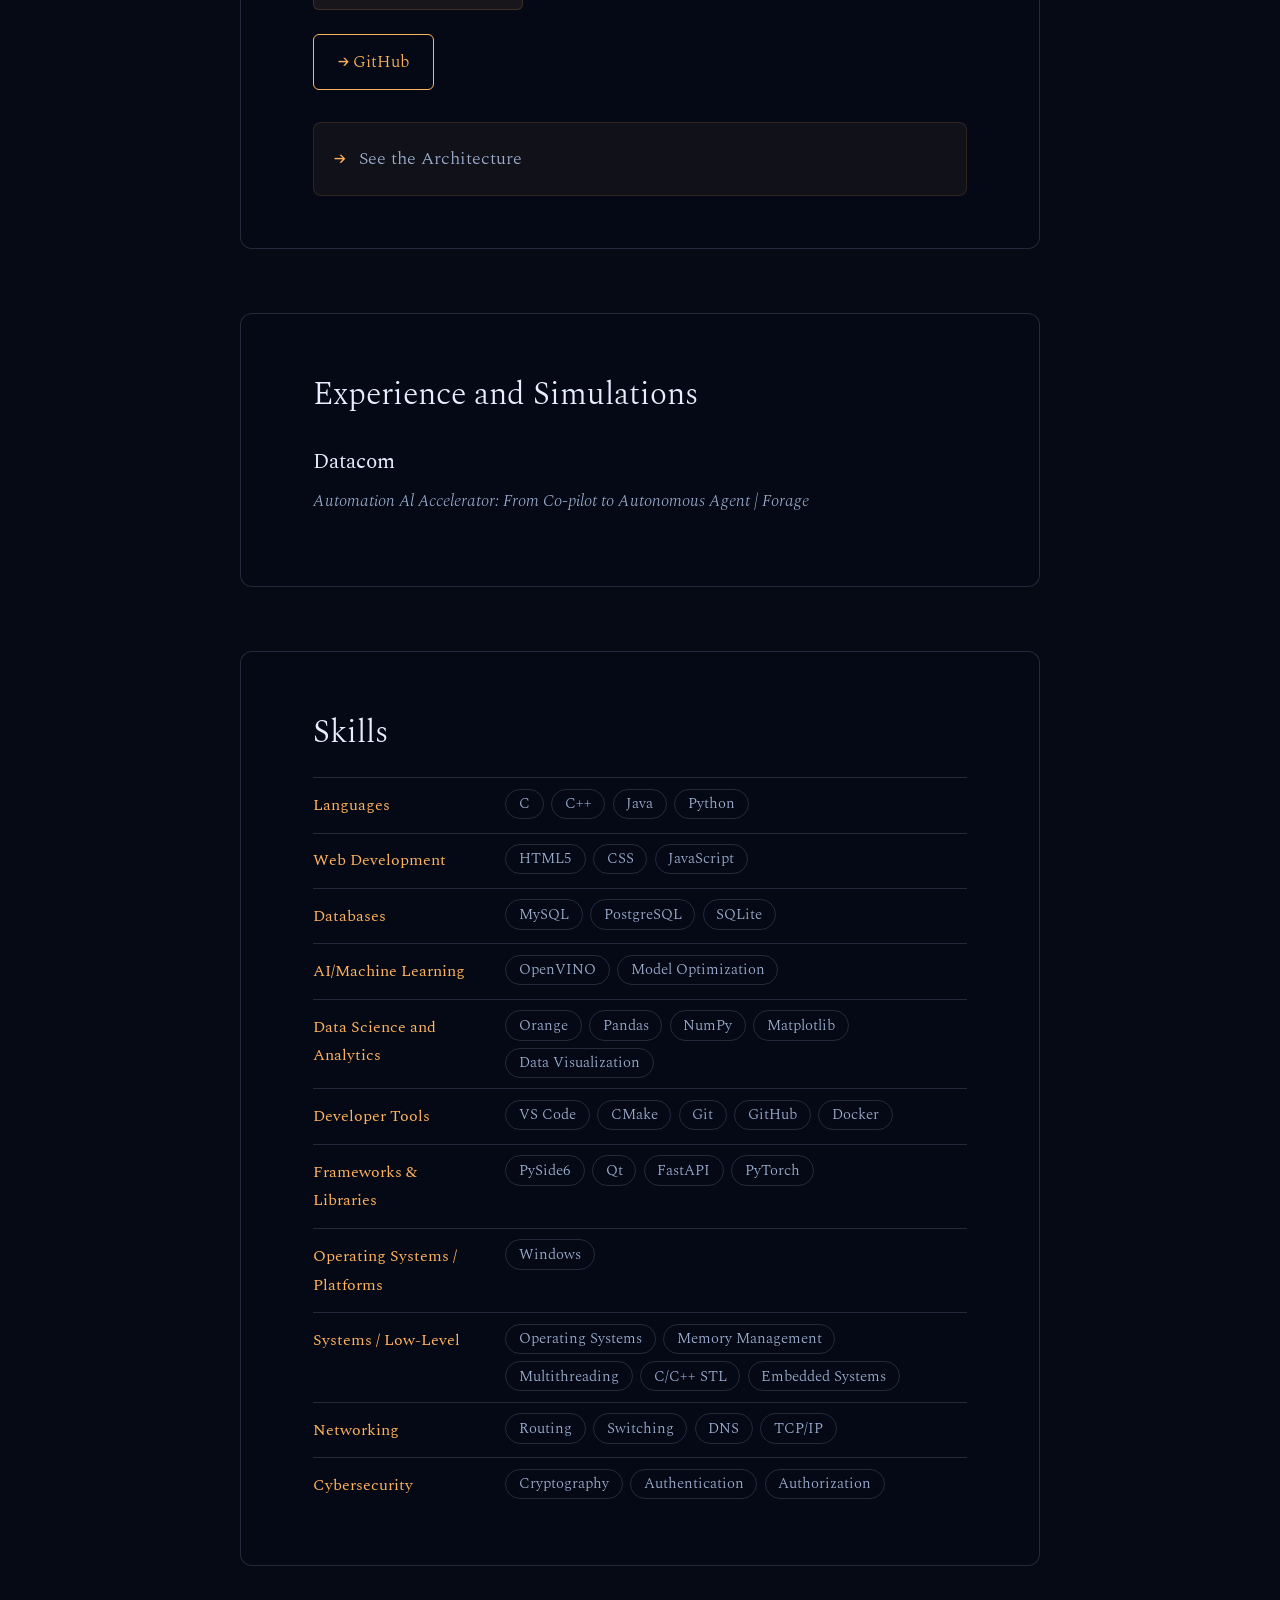
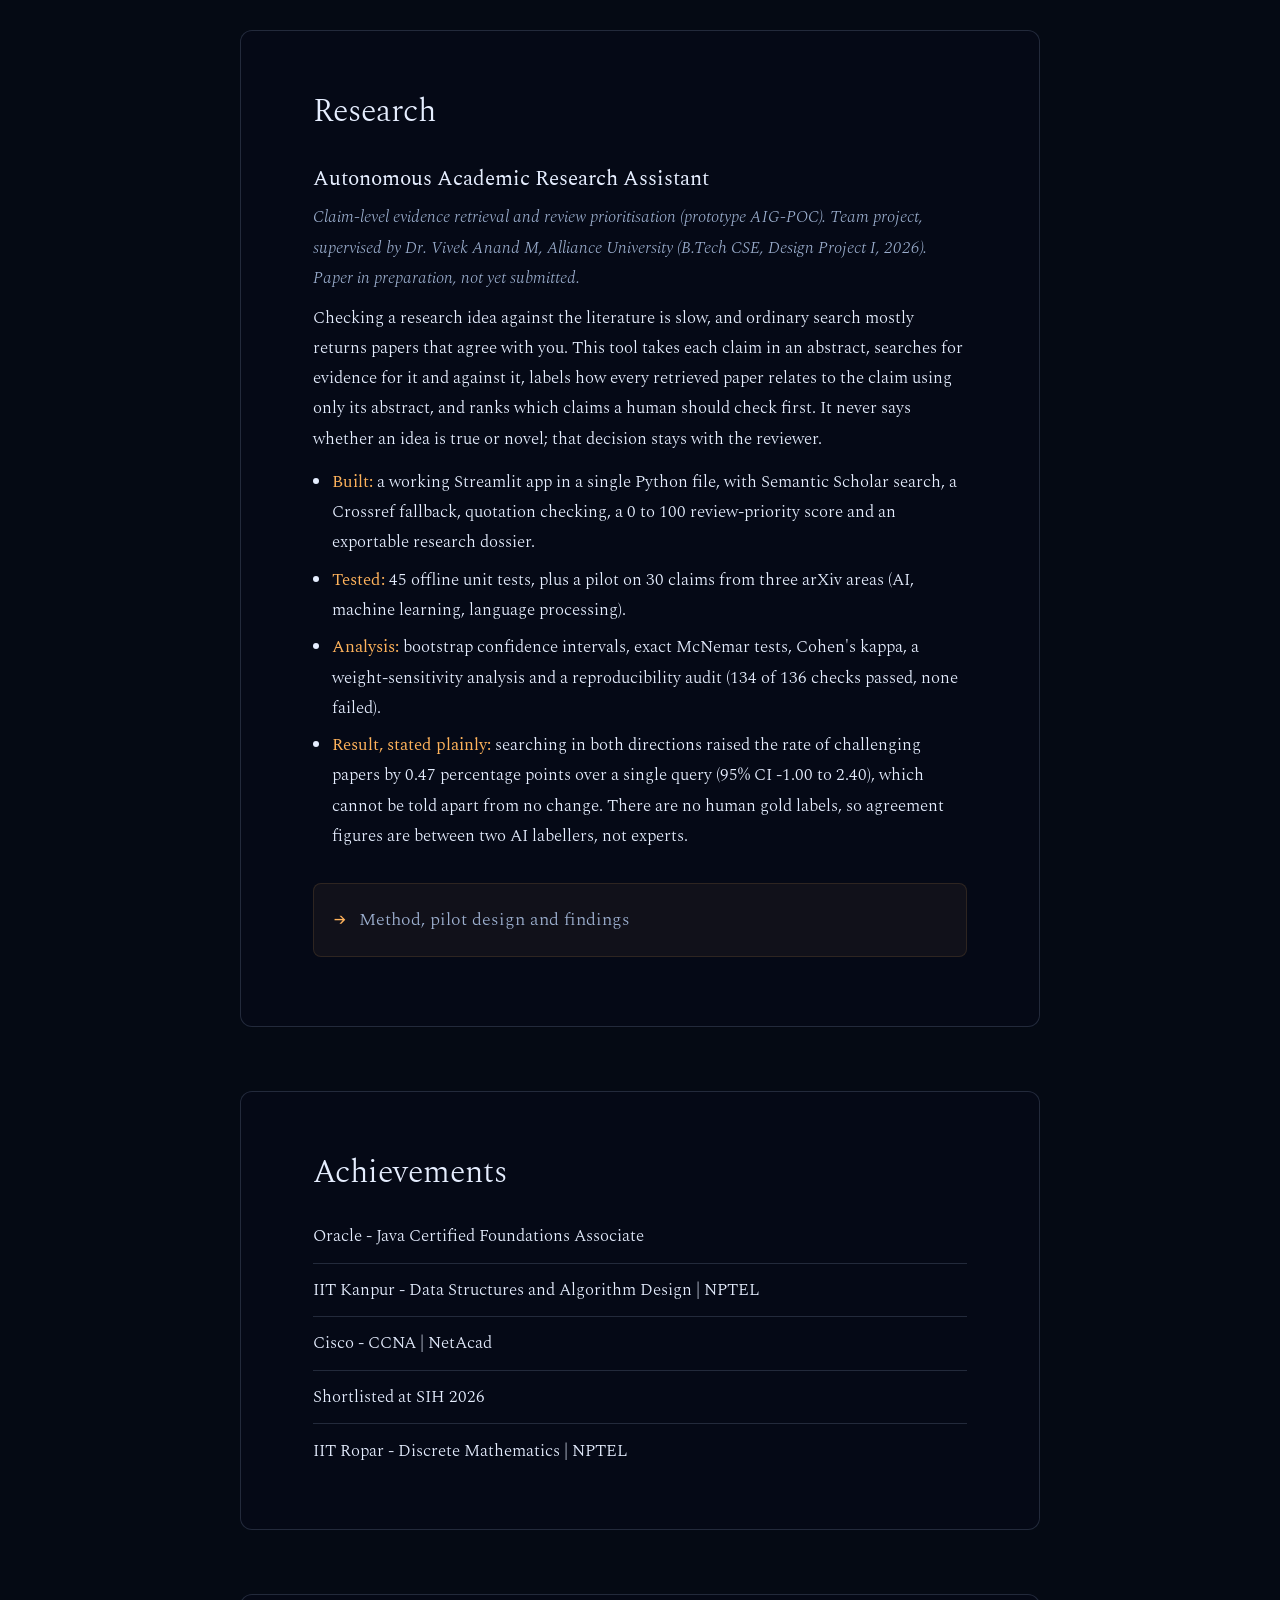
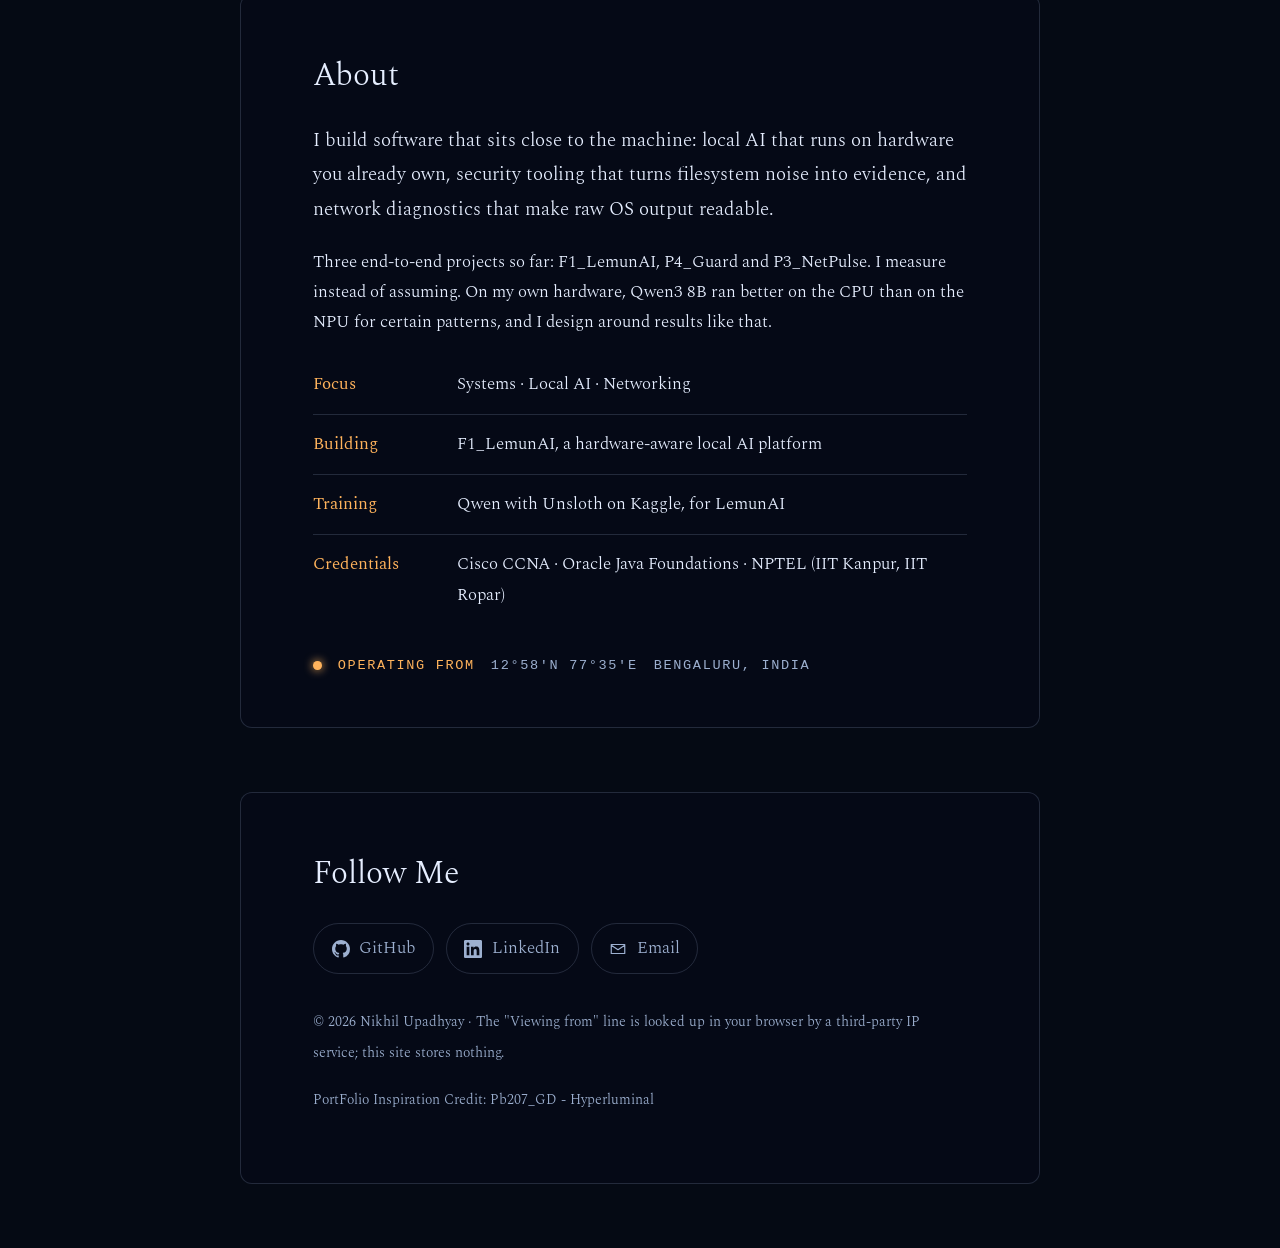
==== commit d64b4d34: "Update About Inspiration" ====
--- a/Local/index.html
+++ b/Local/index.html
@@ -788,6 +788,7 @@
                     </svg>Email</a></li>
         </ul>
         <p><small>© 2026 Nikhil Upadhyay · The "Viewing from" line is looked up in your browser by a third-party IP service; this site stores nothing.</small></p>
+        <p><small>PortFolio Inspiration Credit: Pb207_GD - Hyperluminal</small></p>
         <!-- Attach icons - idk how to attach stuff - heck im not even sure if the copyright stuff should be in para or h2 or text or what..... -->
     </footer>
     <button id="sound" type="button" aria-pressed="false" aria-label="Toggle ambient sound">
